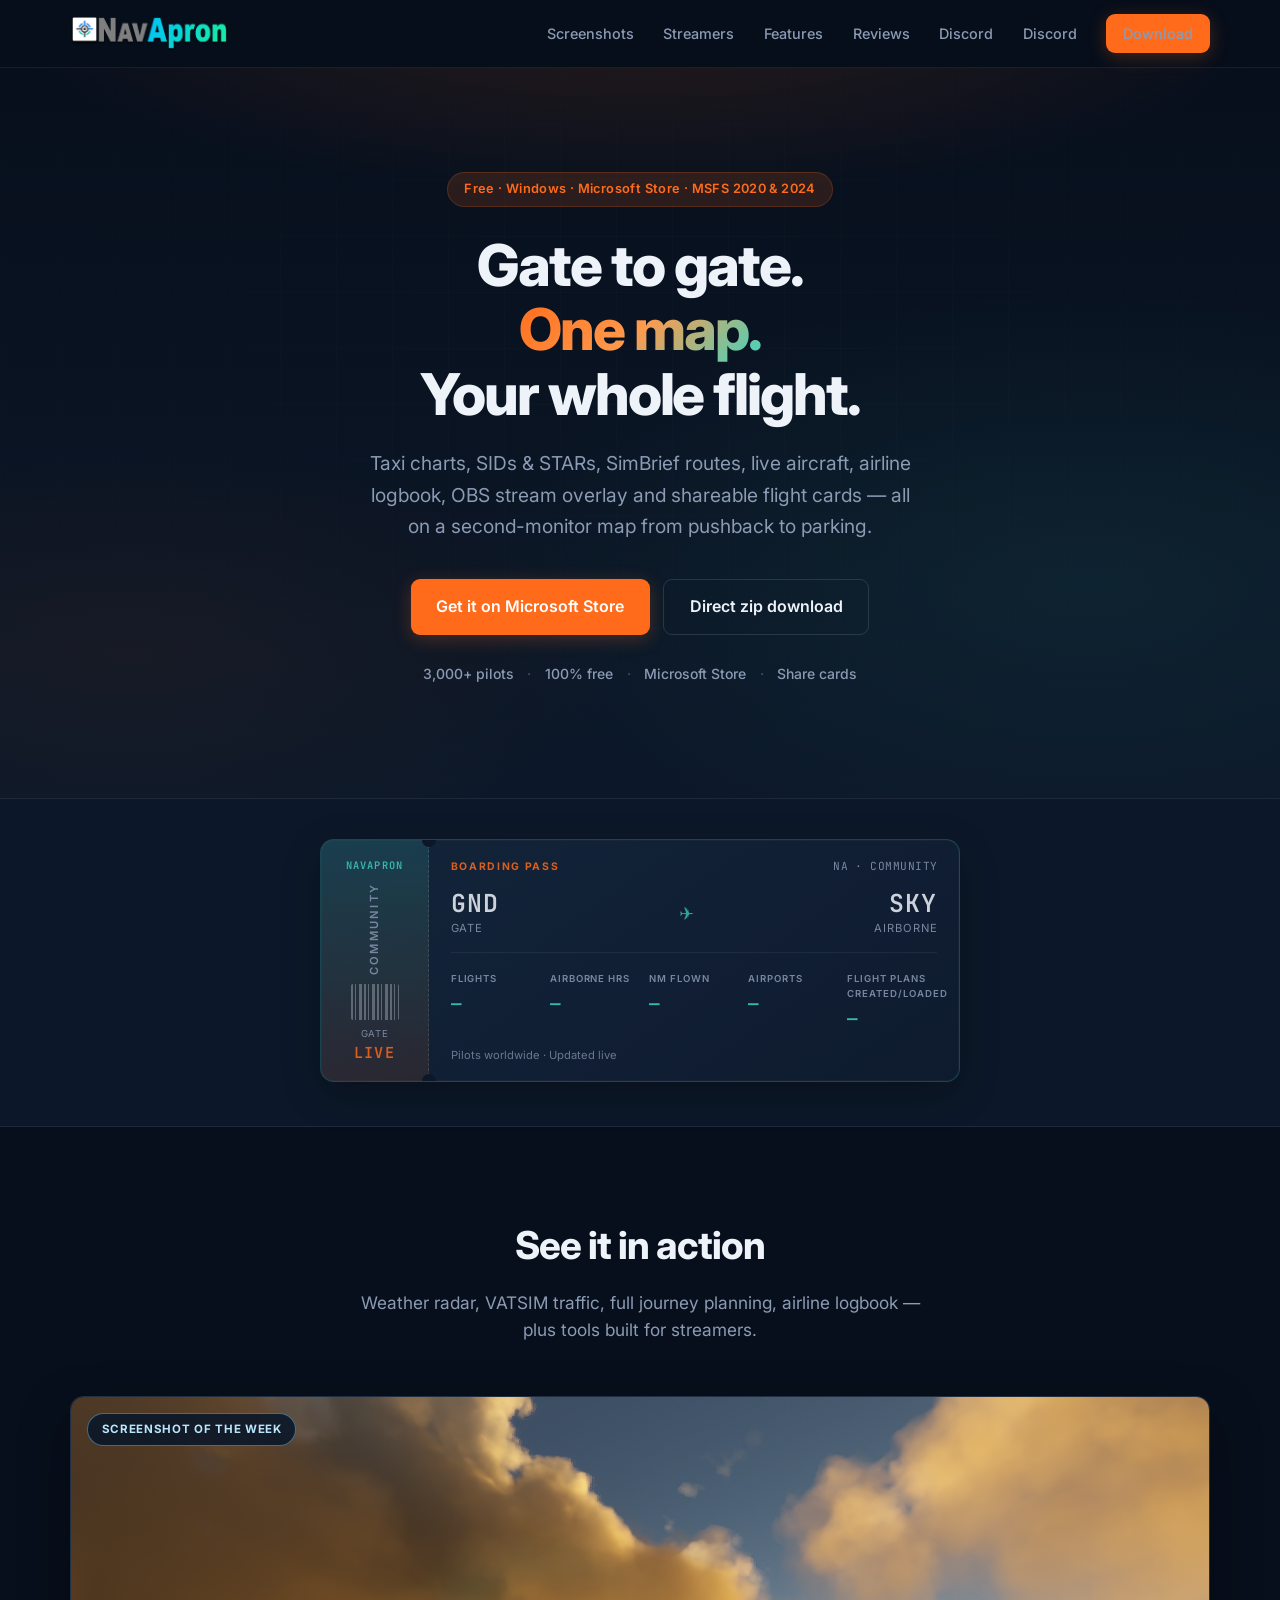
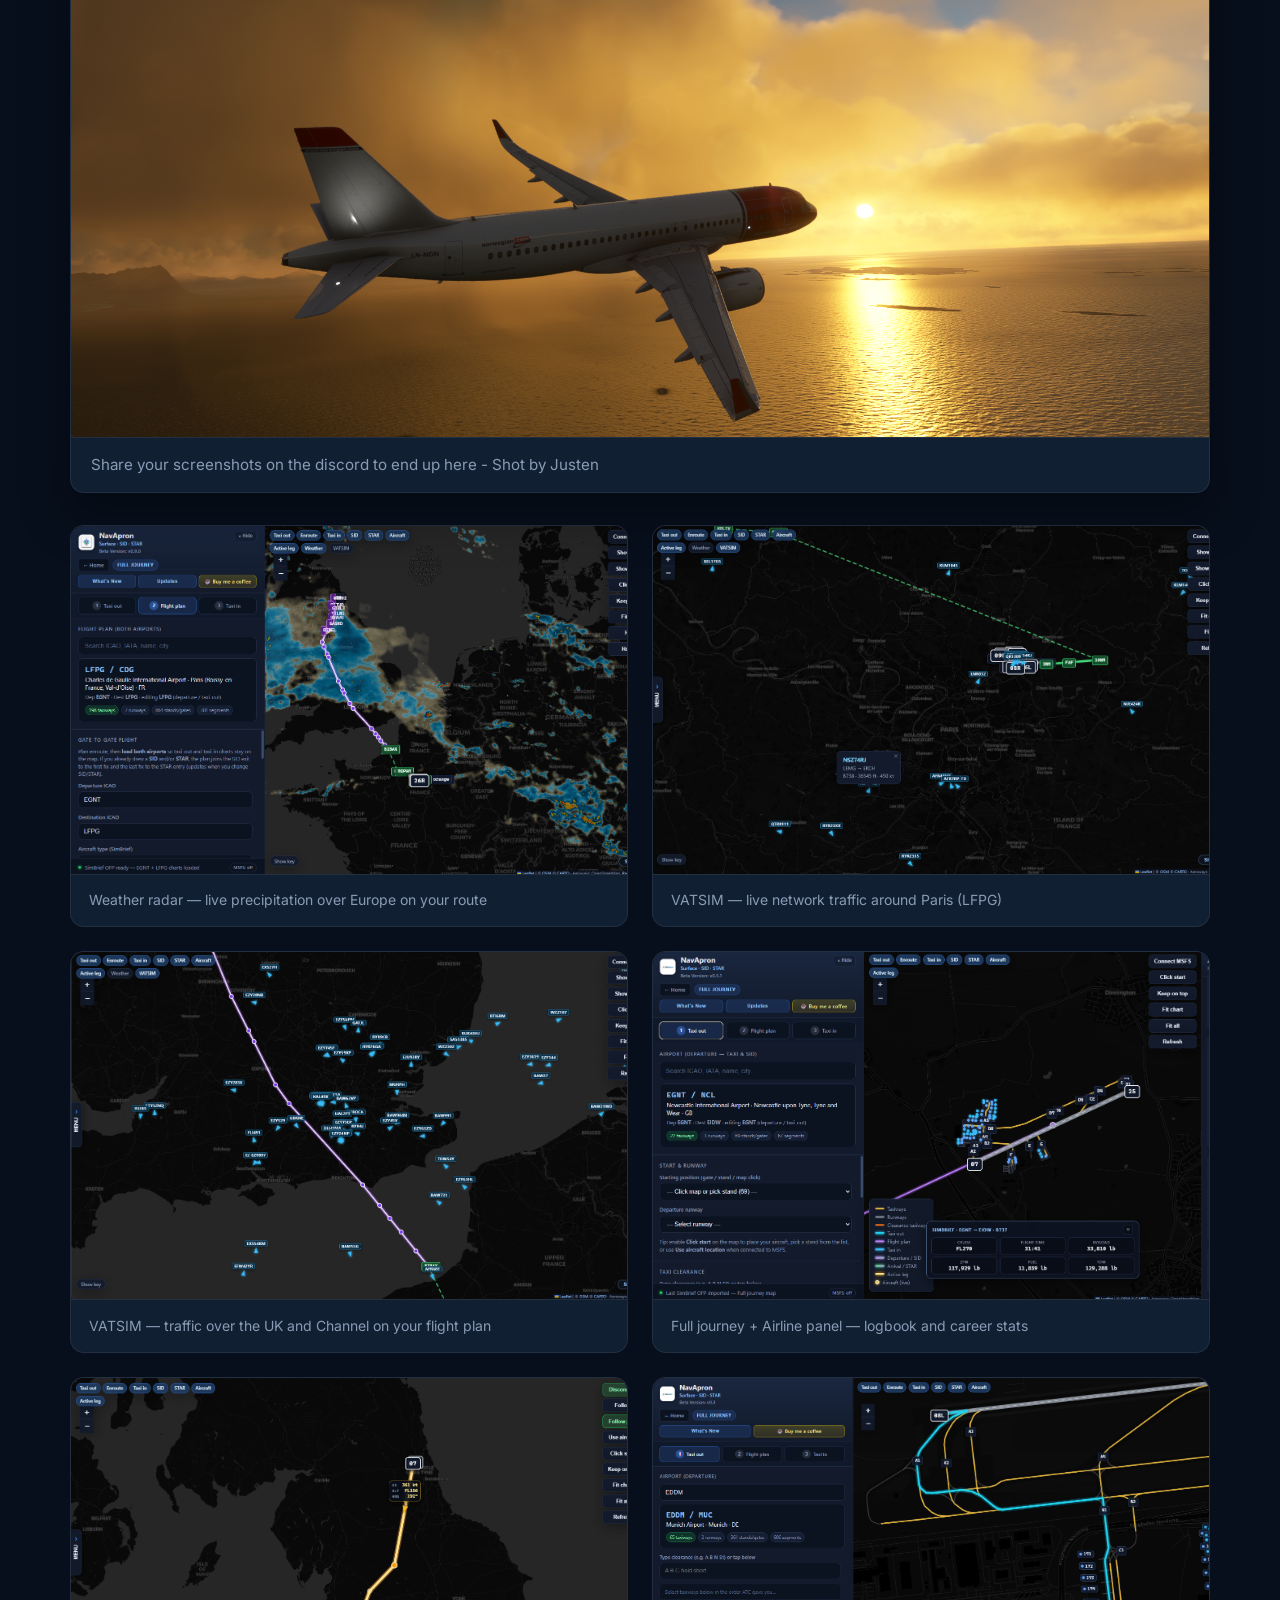
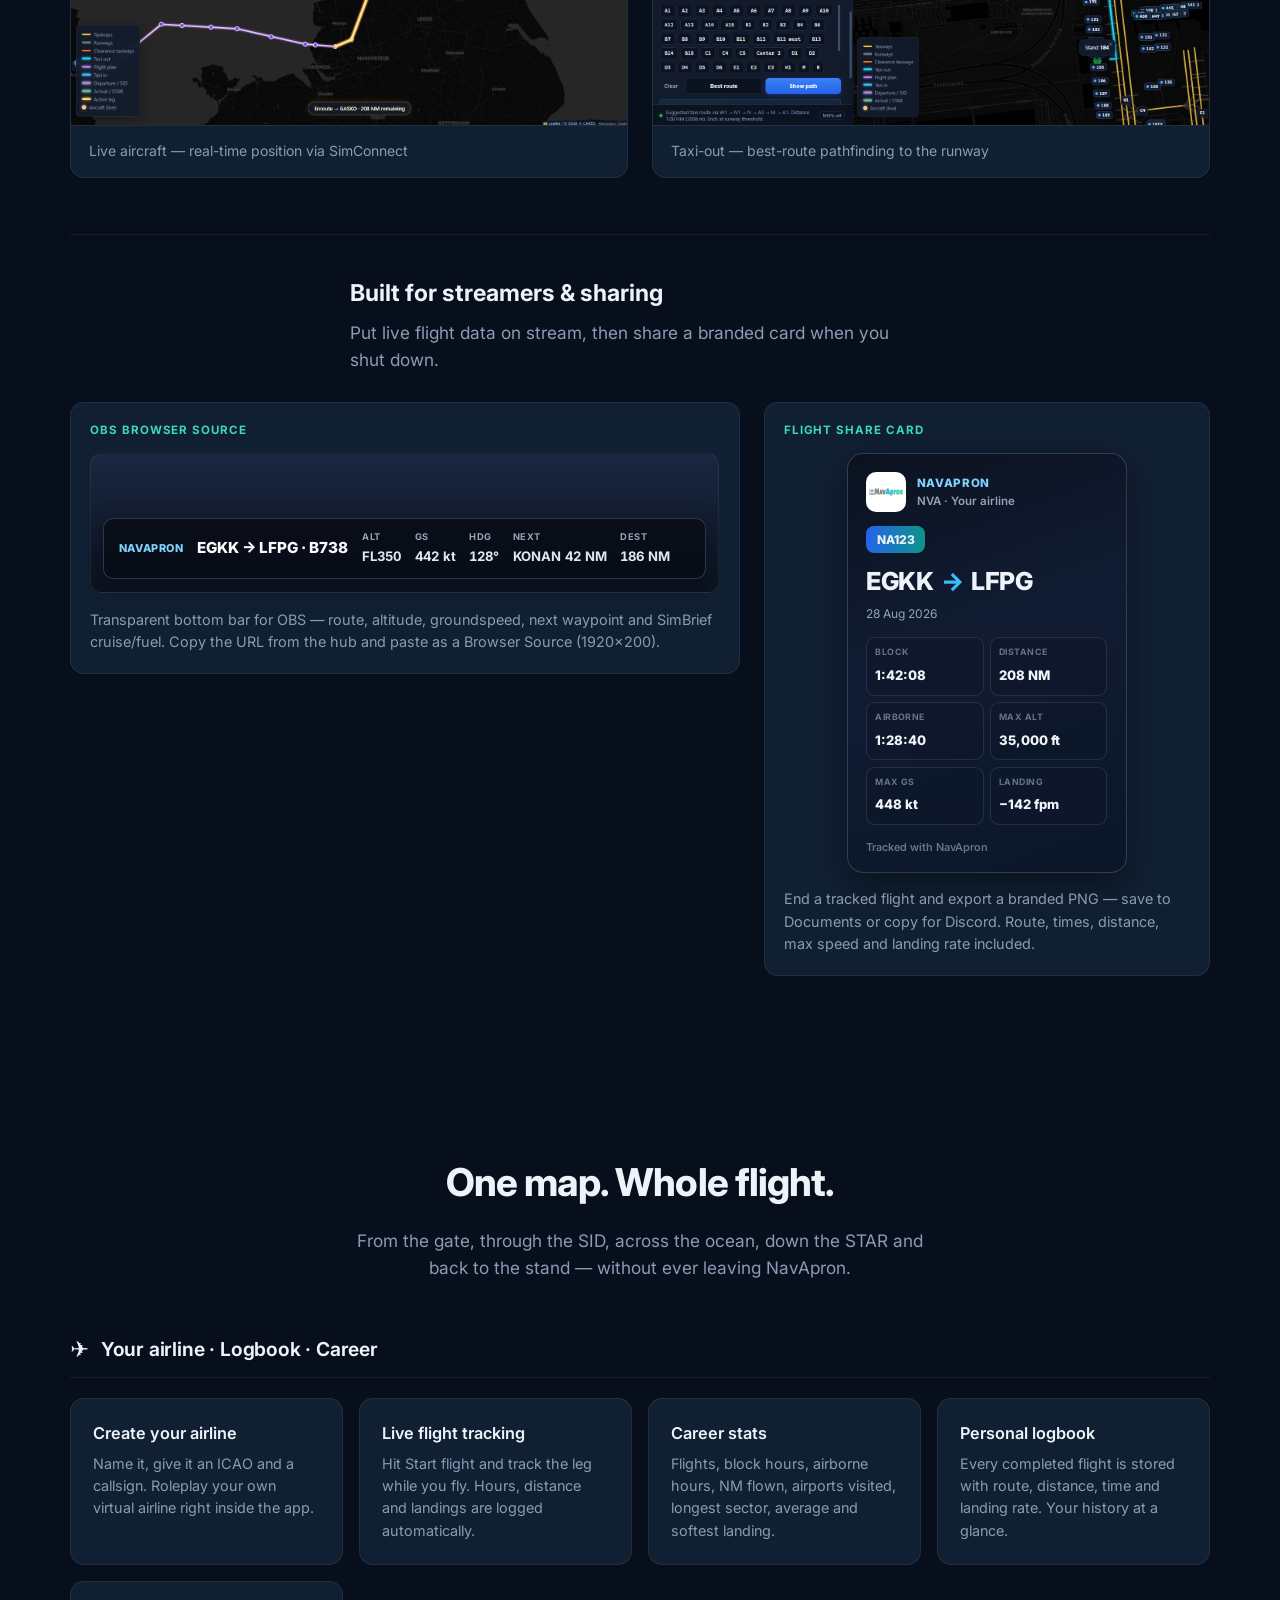
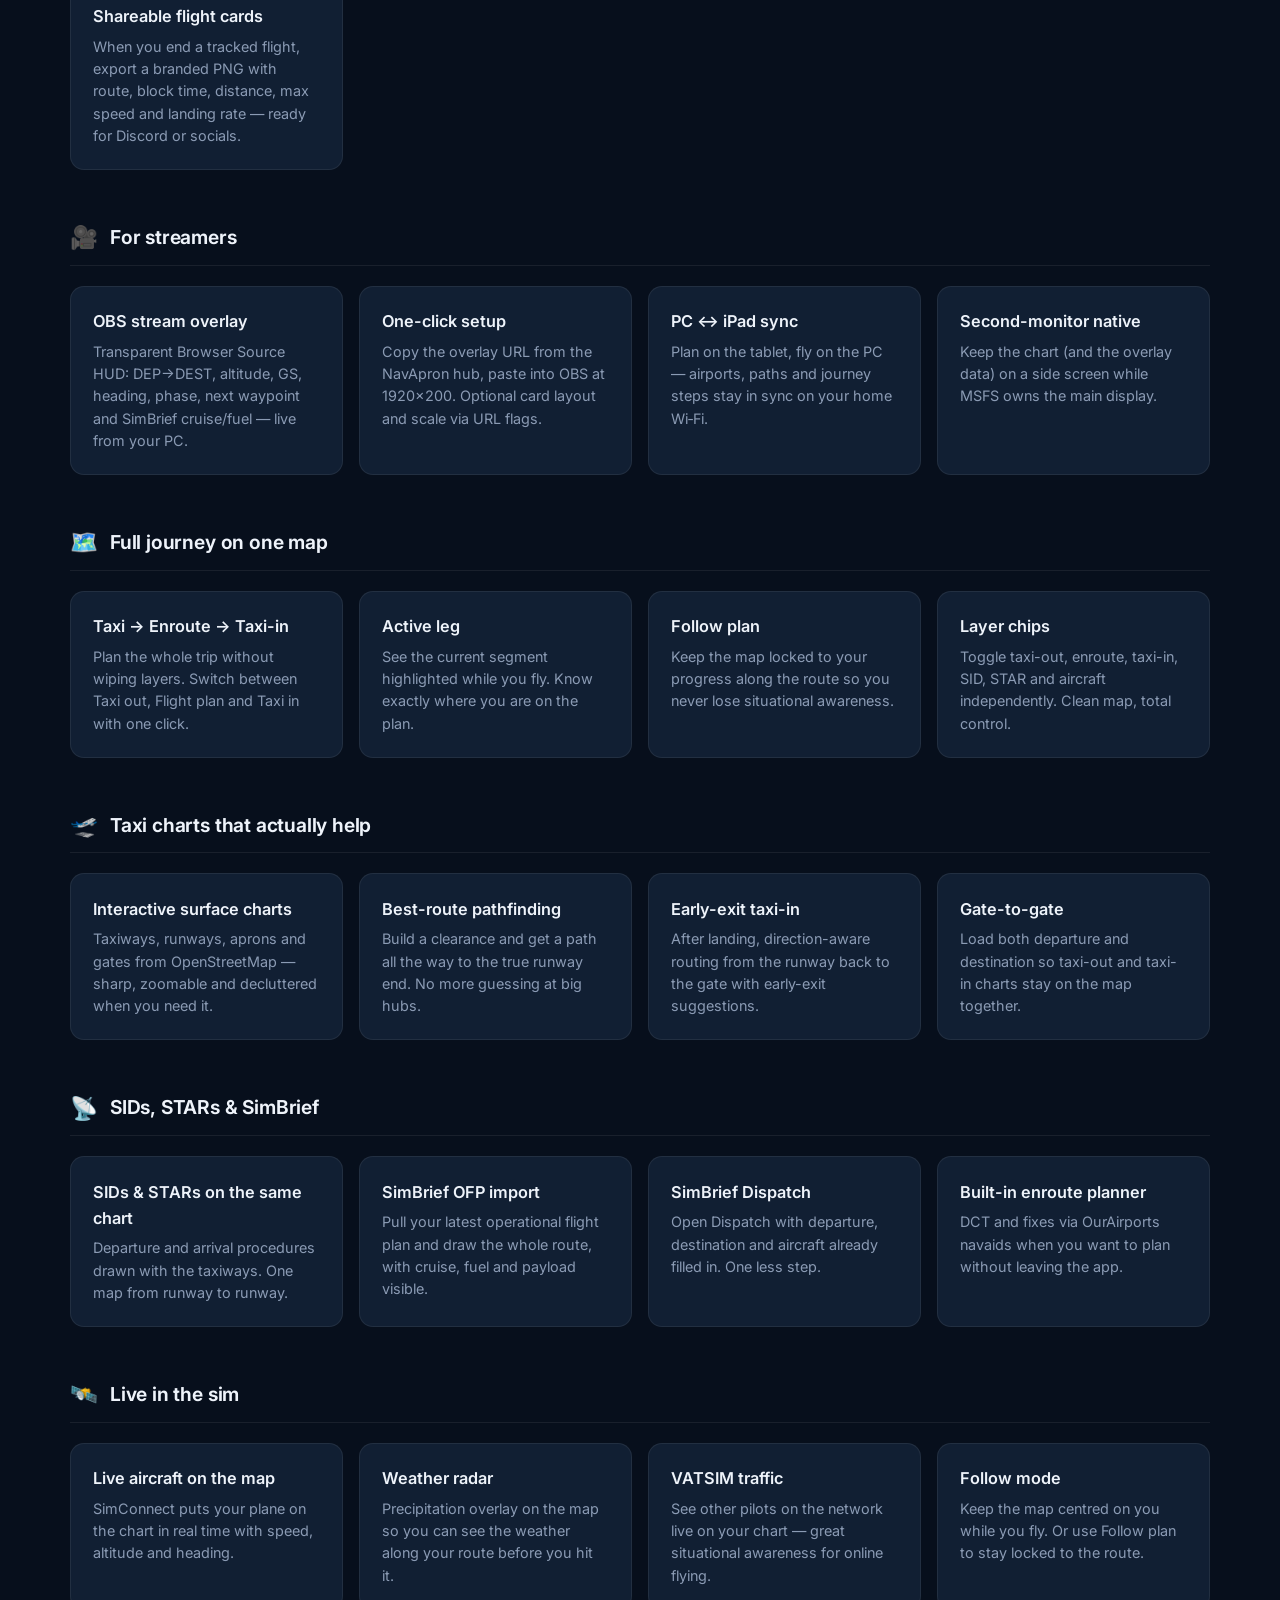
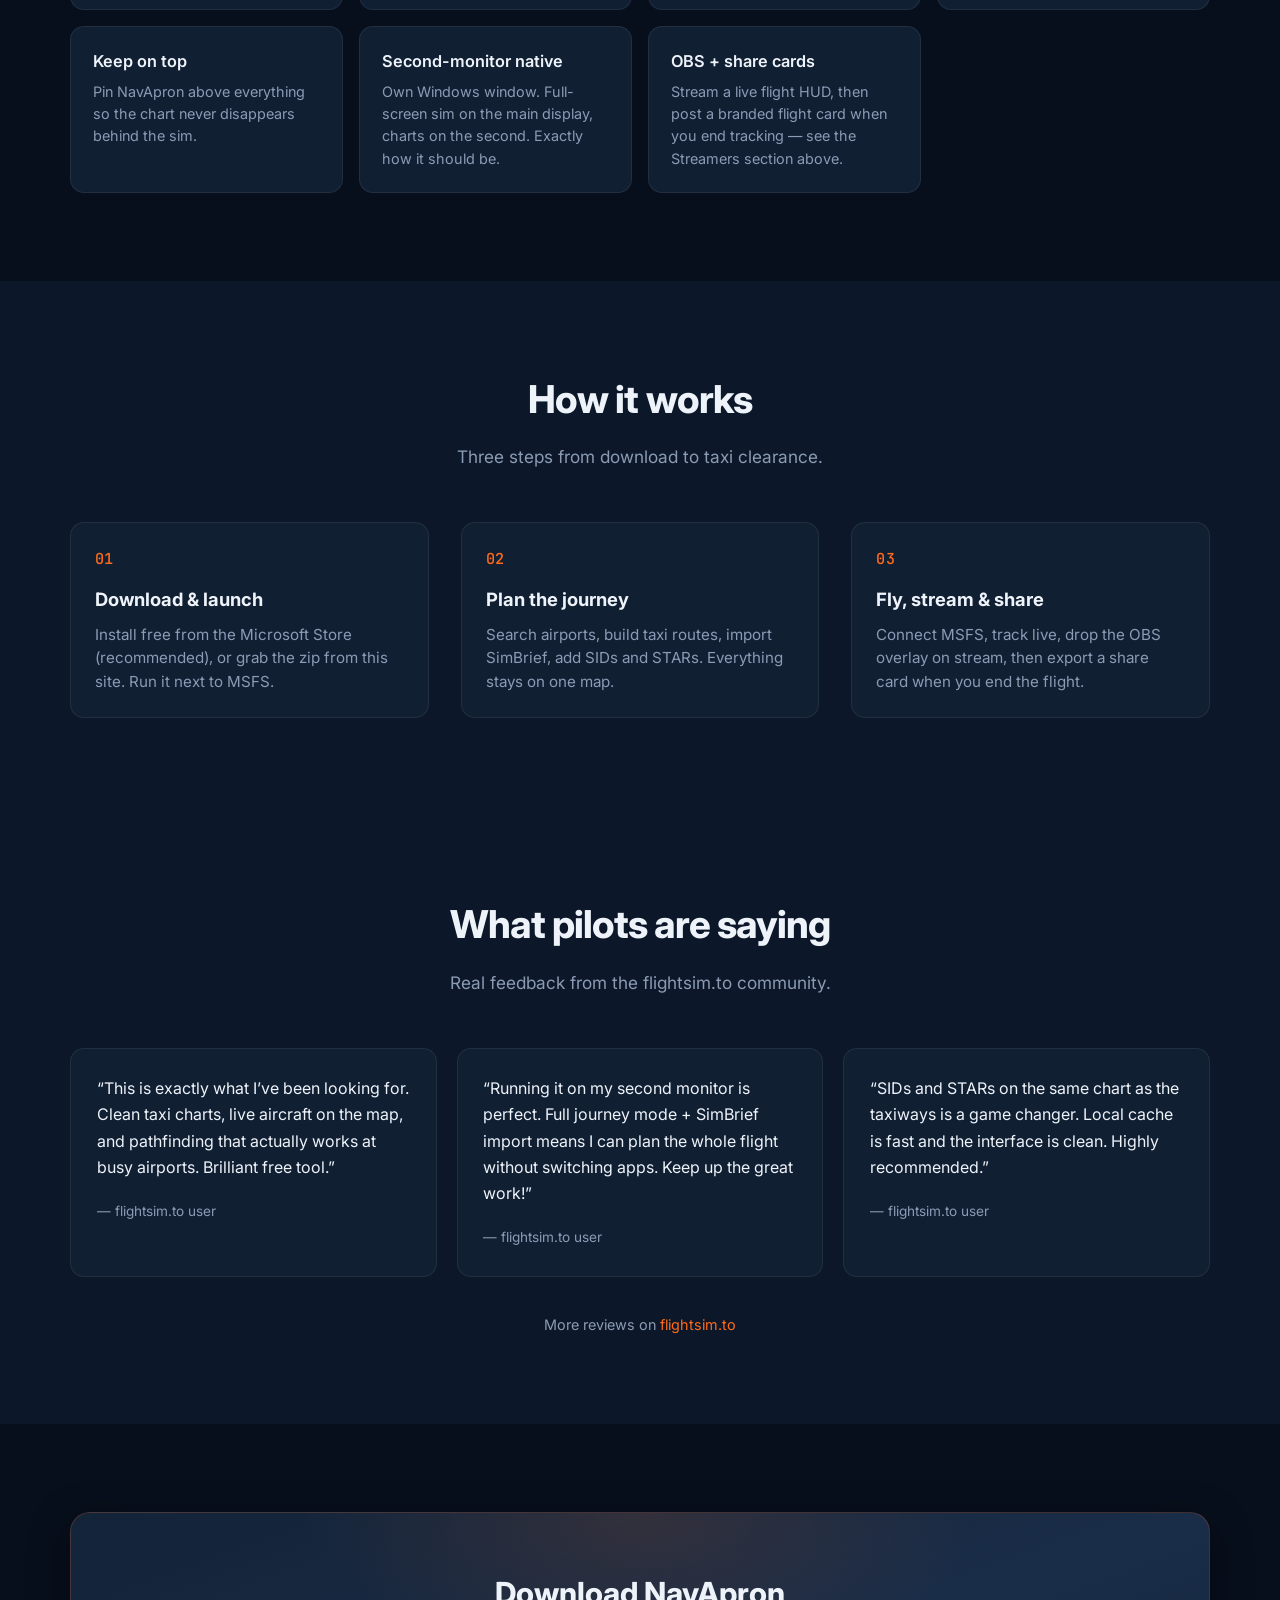
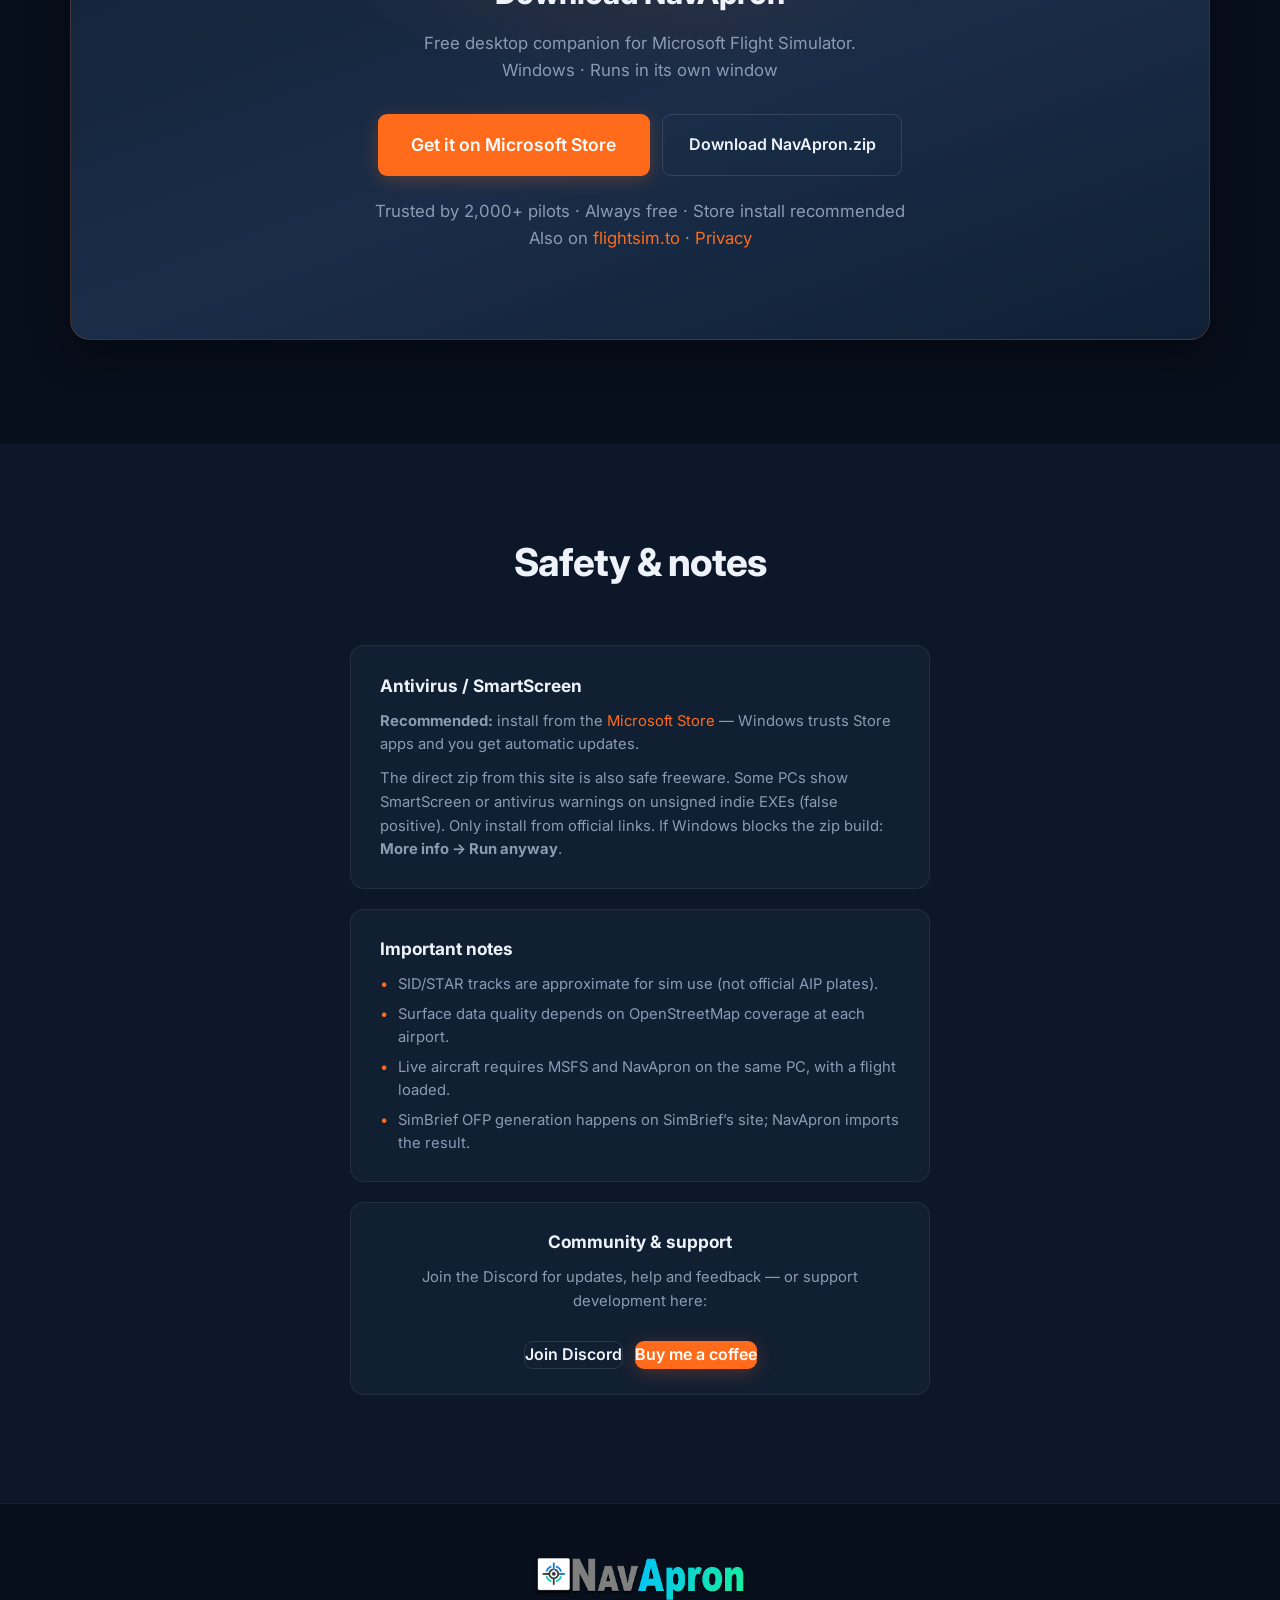
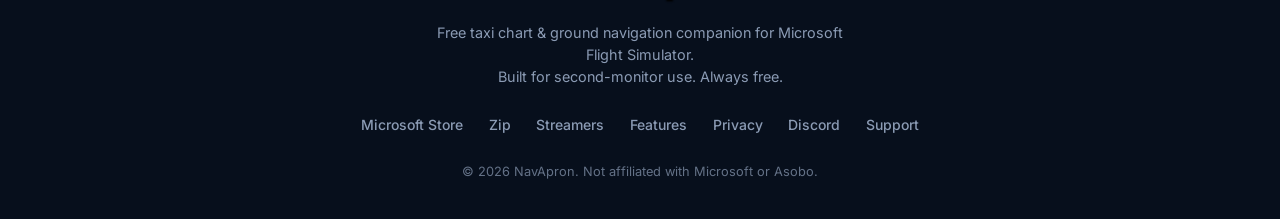
==== index.html @ 40c132a3 "Update index.html" ====
<!DOCTYPE html>
<html lang="en">
<head>
  <meta charset="UTF-8">
  <meta name="viewport" content="width=device-width, initial-scale=1.0">
  <title>NavApron — Free Taxi Charts & Ground Navigation for MSFS</title>
  <meta name="description" content="NavApron is a free desktop companion for Microsoft Flight Simulator. Gate-to-gate taxi charts, SimBrief import, SIDs/STARs, live aircraft, airline logbook, OBS stream overlay and shareable flight cards — all on one second-monitor map.">
  <meta name="theme-color" content="#0a1628">
  <link rel="icon" type="image/png" href="logo.png">
  <link rel="apple-touch-icon" href="logo.png">
  <link rel="preconnect" href="https://fonts.googleapis.com">
  <link rel="preconnect" href="https://fonts.gstatic.com" crossorigin>
  <link href="https://fonts.googleapis.com/css2?family=Inter:wght@400;500;600;700;800&family=JetBrains+Mono:wght@500&display=swap" rel="stylesheet">
  <link rel="stylesheet" href="styles.css">
</head>
<body>
  <!-- Navigation -->
  <header class="site-header">
    <div class="container header-inner">
      <a href="#home" class="logo">
        <img src="logo.png" alt="NavApron" class="logo-img">
      </a>
      <nav class="nav" id="mainNav">
        <a href="#screenshots">Screenshots</a>
        <a href="#streamers">Streamers</a>
        <a href="#features">Features</a>
        <a href="#testimonials">Reviews</a>
        <a href="https://discord.gg/t93sg3P4H" target="_blank" rel="noopener">Discord</a>
        <a href="https://discord.gg/t93sg3P4H" target="_blank" rel="noopener">Discord</a>
        <a href="#download" class="btn btn-sm btn-primary">Download</a>
      </nav>
      <button class="menu-toggle" aria-label="Menu" id="menuToggle">
        <span></span><span></span><span></span>
      </button>
    </div>
  </header>

  <main>
    <!-- Hero -->
    <section id="home" class="hero">
      <div class="hero-bg"></div>
      <div class="container hero-content">
        <div class="hero-badge">Free · Windows · Microsoft Store · MSFS 2020 &amp; 2024</div>
        <h1>Gate to gate.<br><span class="hero-accent">One map.</span><br>Your whole flight.</h1>
        <p class="hero-lead">
          Taxi charts, SIDs &amp; STARs, SimBrief routes, live aircraft, airline logbook,
          OBS stream overlay and shareable flight cards — all on a second-monitor map
          from pushback to parking.
        </p>
        <div class="hero-actions">
          <a
            href="https://apps.microsoft.com/detail/9PMMJX04ZQQD"
            class="btn btn-primary btn-lg"
            target="_blank"
            rel="noopener"
          >
            Get it on Microsoft Store
          </a>
          <a href="https://navapron.com/NavApron.zip" class="btn btn-ghost btn-lg" download>
            Direct zip download
          </a>
        </div>
        <div class="hero-stats">
          <span>3,000+ pilots</span>
          <span class="dot">·</span>
          <span>100% free</span>
          <span class="dot">·</span>
          <span>Microsoft Store</span>
          <span class="dot">·</span>
          <span>Share cards</span>
        </div>
      </div>
    </section>

    <!-- Community stats — boarding pass -->
    <section class="community-stats" id="community">
      <div class="container">
        <div class="boarding-pass" id="navapron-boarding-pass" aria-live="polite">
          <div class="bp-stub">
            <div class="bp-stub-airline">NAVAPRON</div>
            <div class="bp-stub-label">COMMUNITY</div>
            <div class="bp-stub-barcode" aria-hidden="true"></div>
            <div class="bp-stub-seat">GATE<br><span>LIVE</span></div>
          </div>
          <div class="bp-perforation" aria-hidden="true"></div>
          <div class="bp-main">
            <div class="bp-header">
              <span class="bp-boarding">BOARDING PASS</span>
              <span class="bp-flight-no">NA · COMMUNITY</span>
            </div>
            <div class="bp-route">
              <div class="bp-city">
                <span class="bp-code">GND</span>
                <span class="bp-name">Gate</span>
              </div>
              <div class="bp-plane" aria-hidden="true">✈</div>
              <div class="bp-city bp-city-right">
                <span class="bp-code">SKY</span>
                <span class="bp-name">Airborne</span>
              </div>
            </div>
            <div class="bp-fields">
              <div class="bp-field">
                <span class="bp-field-label">Flights</span>
                <span class="bp-field-value" id="bp-flights">—</span>
              </div>
              <div class="bp-field">
                <span class="bp-field-label">Airborne hrs</span>
                <span class="bp-field-value" id="bp-hours">—</span>
              </div>
              <div class="bp-field">
                <span class="bp-field-label">NM flown</span>
                <span class="bp-field-value" id="bp-nm">—</span>
              </div>
              <div class="bp-field">
                <span class="bp-field-label">Airports</span>
                <span class="bp-field-value" id="bp-airports">—</span>
              </div>
              <div class="bp-field">
                <span class="bp-field-label">Flight Plans Created/Loaded</span>
                <span class="bp-field-value" id="bp-plans">—</span>
              </div>
            </div>
            <div class="bp-footer">
              <span>Pilots worldwide · Updated live</span>
              <span class="bp-status" id="bp-status">Loading…</span>
            </div>
          </div>
        </div>
      </div>
    </section>
    <script>
      (function () {
        function fillStats(s) {
          var hrs = Math.round(Number(s.airborne_hours) || 0).toLocaleString();
          var flights = Number(s.flights_completed || 0).toLocaleString();
          var nm = s.nm_flown != null ? Math.round(Number(s.nm_flown) || 0).toLocaleString() : "—";
          var apts = s.airports_seen != null ? Number(s.airports_seen).toLocaleString() : "—";
          var plans = s.flight_plans != null ? Number(s.flight_plans || 0).toLocaleString() : "—";
          var elF = document.getElementById("bp-flights");
          var elH = document.getElementById("bp-hours");
          var elN = document.getElementById("bp-nm");
          var elA = document.getElementById("bp-airports");
          var elP = document.getElementById("bp-plans");
          var elS = document.getElementById("bp-status");
          if (elF) elF.textContent = flights;
          if (elH) elH.textContent = hrs;
          if (elN) elN.textContent = nm;
          if (elA) elA.textContent = apts;
          if (elP) elP.textContent = plans;
          if (elS) elS.textContent = "LIVE";
          var pass = document.getElementById("navapron-boarding-pass");
          if (pass) pass.classList.add("bp-loaded");
        }
        function fail() {
          var elS = document.getElementById("bp-status");
          if (elS) elS.textContent = "";
        }
        fetch("https://navapron.com/api/stats.json")
          .then(function (r) { return r.json(); })
          .then(fillStats)
          .catch(function () {
            fetch("https://navapron-stats.rob321launch.workers.dev/api/stats.json")
              .then(function (r) { return r.json(); })
              .then(fillStats)
              .catch(fail);
          });
      })();
    </script>

    <!-- Screenshots -->
    <section id="screenshots" class="section">
      <div class="container">
        <div class="section-header">
          <h2>See it in action</h2>
          <p>Weather radar, VATSIM traffic, full journey planning, airline logbook — plus tools built for streamers.</p>
        </div>

        <!--
          Screenshot of the week — swap the image file only:
            Replace:  screenshot-of-the-week.png  (same filename)
            Optional: edit the figcaption text below
            Cache:    bump ?v=1 → ?v=2 on the <img> src after you upload
        -->
        <figure class="screenshot-week" id="screenshot-of-the-week">
          <div class="screenshot-week-badge">Screenshot of the week</div>
          <img
            src="screenshot-of-the-week.png?v=2"
            alt="NavApron screenshot of the week"
            width="1600"
            height="1000"
          >
          <figcaption>
            Share your screenshots on the discord to end up here - Shot by Justen
          </figcaption>
        </figure>

        <div class="screenshots-grid">
          <figure class="screenshot-card">
            <img src="screenshot-weather.png" alt="NavApron weather radar overlay on flight plan EGNT to LFPG" loading="lazy">
            <figcaption>Weather radar — live precipitation over Europe on your route</figcaption>
          </figure>
          <figure class="screenshot-card">
            <img src="screenshot-vatsim-paris.png" alt="NavApron VATSIM traffic around Paris CDG" loading="lazy">
            <figcaption>VATSIM — live network traffic around Paris (LFPG)</figcaption>
          </figure>
          <figure class="screenshot-card">
            <img src="screenshot-vatsim-uk.png" alt="NavApron VATSIM traffic over southern UK and English Channel" loading="lazy">
            <figcaption>VATSIM — traffic over the UK and Channel on your flight plan</figcaption>
          </figure>
          <figure class="screenshot-card">
            <img src="screenshot-airline.png" alt="NavApron full journey with airline panel and career stats at EGNT" loading="lazy">
            <figcaption>Full journey + Airline panel — logbook and career stats</figcaption>
          </figure>
          <figure class="screenshot-card">
            <img src="screenshot-live.png" alt="NavApron live aircraft tracking enroute" loading="lazy">
            <figcaption>Live aircraft — real-time position via SimConnect</figcaption>
          </figure>
          <figure class="screenshot-card">
            <img src="screenshot-taxiout.png" alt="NavApron taxi-out at Munich EDDM with clearance path" loading="lazy">
            <figcaption>Taxi-out — best-route pathfinding to the runway</figcaption>
          </figure>
        </div>

        <!-- Streamer / share showcase (CSS mockups — no sim screenshot required) -->
        <div class="streamer-showcase" id="streamers">
          <div class="section-header section-header-left">
            <h3>Built for streamers &amp; sharing</h3>
            <p>Put live flight data on stream, then share a branded card when you shut down.</p>
          </div>
          <div class="streamer-showcase-grid">
            <div class="streamer-panel">
              <div class="streamer-panel-label">OBS Browser Source</div>
              <div class="obs-mock" aria-hidden="true">
                <div class="obs-mock-bar">
                  <span class="obs-mock-brand">NavApron</span>
                  <span class="obs-mock-route">EGKK → LFPG · B738</span>
                  <span class="obs-mock-cell"><em>ALT</em> FL350</span>
                  <span class="obs-mock-cell"><em>GS</em> 442 kt</span>
                  <span class="obs-mock-cell"><em>HDG</em> 128°</span>
                  <span class="obs-mock-cell"><em>NEXT</em> KONAN 42 NM</span>
                  <span class="obs-mock-cell"><em>DEST</em> 186 NM</span>
                </div>
              </div>
              <p class="streamer-panel-cap">
                Transparent bottom bar for OBS — route, altitude, groundspeed, next waypoint and SimBrief cruise/fuel. Copy the URL from the hub and paste as a Browser Source (1920×200).
              </p>
            </div>
            <div class="streamer-panel">
              <div class="streamer-panel-label">Flight share card</div>
              <div class="share-mock" aria-hidden="true">
                <div class="share-mock-card">
                  <div class="share-mock-top">
                    <img src="logo.png" alt="" class="share-mock-logo">
                    <div>
                      <div class="share-mock-brand">NAVAPRON</div>
                      <div class="share-mock-airline">NVA · Your airline</div>
                    </div>
                  </div>
                  <div class="share-mock-fn">NA123</div>
                  <div class="share-mock-route">EGKK <span>→</span> LFPG</div>
                  <div class="share-mock-date">28 Aug 2026</div>
                  <div class="share-mock-stats">
                    <div><em>Block</em><strong>1:42:08</strong></div>
                    <div><em>Distance</em><strong>208 NM</strong></div>
                    <div><em>Airborne</em><strong>1:28:40</strong></div>
                    <div><em>Max alt</em><strong>35,000 ft</strong></div>
                    <div><em>Max GS</em><strong>448 kt</strong></div>
                    <div><em>Landing</em><strong>−142 fpm</strong></div>
                  </div>
                  <div class="share-mock-foot">Tracked with NavApron</div>
                </div>
              </div>
              <p class="streamer-panel-cap">
                End a tracked flight and export a branded PNG — save to Documents or copy for Discord. Route, times, distance, max speed and landing rate included.
              </p>
            </div>
          </div>
        </div>
      </div>
    </section>

    <!-- Features -->
    <section id="features" class="section">
      <div class="container">
        <div class="section-header">
          <h2>One map. Whole flight.</h2>
          <p>From the gate, through the SID, across the ocean, down the STAR and back to the stand — without ever leaving NavApron.</p>
        </div>

        <!-- Airline & career -->
        <div class="feature-group">
          <div class="feature-group-header">
            <span class="feature-group-icon">✈️</span>
            <h3>Your airline · Logbook · Career</h3>
          </div>
          <div class="features-grid">
            <article class="feature-card">
              <h4>Create your airline</h4>
              <p>Name it, give it an ICAO and a callsign. Roleplay your own virtual airline right inside the app.</p>
            </article>
            <article class="feature-card">
              <h4>Live flight tracking</h4>
              <p>Hit Start flight and track the leg while you fly. Hours, distance and landings are logged automatically.</p>
            </article>
            <article class="feature-card">
              <h4>Career stats</h4>
              <p>Flights, block hours, airborne hours, NM flown, airports visited, longest sector, average and softest landing.</p>
            </article>
            <article class="feature-card">
              <h4>Personal logbook</h4>
              <p>Every completed flight is stored with route, distance, time and landing rate. Your history at a glance.</p>
            </article>
            <article class="feature-card">
              <h4>Shareable flight cards</h4>
              <p>When you end a tracked flight, export a branded PNG with route, block time, distance, max speed and landing rate — ready for Discord or socials.</p>
            </article>
          </div>
        </div>

        <!-- Streamers -->
        <div class="feature-group">
          <div class="feature-group-header">
            <span class="feature-group-icon">🎥</span>
            <h3>For streamers</h3>
          </div>
          <div class="features-grid">
            <article class="feature-card">
              <h4>OBS stream overlay</h4>
              <p>Transparent Browser Source HUD: DEP→DEST, altitude, GS, heading, phase, next waypoint and SimBrief cruise/fuel — live from your PC.</p>
            </article>
            <article class="feature-card">
              <h4>One-click setup</h4>
              <p>Copy the overlay URL from the NavApron hub, paste into OBS at 1920×200. Optional card layout and scale via URL flags.</p>
            </article>
            <article class="feature-card">
              <h4>PC ↔ iPad sync</h4>
              <p>Plan on the tablet, fly on the PC — airports, paths and journey steps stay in sync on your home Wi‑Fi.</p>
            </article>
            <article class="feature-card">
              <h4>Second-monitor native</h4>
              <p>Keep the chart (and the overlay data) on a side screen while MSFS owns the main display.</p>
            </article>
          </div>
        </div>

        <!-- Full journey -->
        <div class="feature-group">
          <div class="feature-group-header">
            <span class="feature-group-icon">🗺️</span>
            <h3>Full journey on one map</h3>
          </div>
          <div class="features-grid">
            <article class="feature-card">
              <h4>Taxi → Enroute → Taxi-in</h4>
              <p>Plan the whole trip without wiping layers. Switch between Taxi out, Flight plan and Taxi in with one click.</p>
            </article>
            <article class="feature-card">
              <h4>Active leg</h4>
              <p>See the current segment highlighted while you fly. Know exactly where you are on the plan.</p>
            </article>
            <article class="feature-card">
              <h4>Follow plan</h4>
              <p>Keep the map locked to your progress along the route so you never lose situational awareness.</p>
            </article>
            <article class="feature-card">
              <h4>Layer chips</h4>
              <p>Toggle taxi-out, enroute, taxi-in, SID, STAR and aircraft independently. Clean map, total control.</p>
            </article>
          </div>
        </div>

        <!-- Surface -->
        <div class="feature-group">
          <div class="feature-group-header">
            <span class="feature-group-icon">🛫</span>
            <h3>Taxi charts that actually help</h3>
          </div>
          <div class="features-grid">
            <article class="feature-card">
              <h4>Interactive surface charts</h4>
              <p>Taxiways, runways, aprons and gates from OpenStreetMap — sharp, zoomable and decluttered when you need it.</p>
            </article>
            <article class="feature-card">
              <h4>Best-route pathfinding</h4>
              <p>Build a clearance and get a path all the way to the true runway end. No more guessing at big hubs.</p>
            </article>
            <article class="feature-card">
              <h4>Early-exit taxi-in</h4>
              <p>After landing, direction-aware routing from the runway back to the gate with early-exit suggestions.</p>
            </article>
            <article class="feature-card">
              <h4>Gate-to-gate</h4>
              <p>Load both departure and destination so taxi-out and taxi-in charts stay on the map together.</p>
            </article>
          </div>
        </div>

        <!-- Procedures & SimBrief -->
        <div class="feature-group">
          <div class="feature-group-header">
            <span class="feature-group-icon">📡</span>
            <h3>SIDs, STARs &amp; SimBrief</h3>
          </div>
          <div class="features-grid">
            <article class="feature-card">
              <h4>SIDs &amp; STARs on the same chart</h4>
              <p>Departure and arrival procedures drawn with the taxiways. One map from runway to runway.</p>
            </article>
            <article class="feature-card">
              <h4>SimBrief OFP import</h4>
              <p>Pull your latest operational flight plan and draw the whole route, with cruise, fuel and payload visible.</p>
            </article>
            <article class="feature-card">
              <h4>SimBrief Dispatch</h4>
              <p>Open Dispatch with departure, destination and aircraft already filled in. One less step.</p>
            </article>
            <article class="feature-card">
              <h4>Built-in enroute planner</h4>
              <p>DCT and fixes via OurAirports navaids when you want to plan without leaving the app.</p>
            </article>
          </div>
        </div>

        <!-- Live sim -->
        <div class="feature-group">
          <div class="feature-group-header">
            <span class="feature-group-icon">🛰️</span>
            <h3>Live in the sim</h3>
          </div>
          <div class="features-grid">
            <article class="feature-card">
              <h4>Live aircraft on the map</h4>
              <p>SimConnect puts your plane on the chart in real time with speed, altitude and heading.</p>
            </article>
            <article class="feature-card">
              <h4>Weather radar</h4>
              <p>Precipitation overlay on the map so you can see the weather along your route before you hit it.</p>
            </article>
            <article class="feature-card">
              <h4>VATSIM traffic</h4>
              <p>See other pilots on the network live on your chart — great situational awareness for online flying.</p>
            </article>
            <article class="feature-card">
              <h4>Follow mode</h4>
              <p>Keep the map centred on you while you fly. Or use Follow plan to stay locked to the route.</p>
            </article>
            <article class="feature-card">
              <h4>Keep on top</h4>
              <p>Pin NavApron above everything so the chart never disappears behind the sim.</p>
            </article>
            <article class="feature-card">
              <h4>Second-monitor native</h4>
              <p>Own Windows window. Full-screen sim on the main display, charts on the second. Exactly how it should be.</p>
            </article>
            <article class="feature-card">
              <h4>OBS + share cards</h4>
              <p>Stream a live flight HUD, then post a branded flight card when you end tracking — see the Streamers section above.</p>
            </article>
          </div>
        </div>
      </div>
    </section>

    <!-- How it works -->
    <section id="how-it-works" class="section section-alt">
      <div class="container">
        <div class="section-header">
          <h2>How it works</h2>
          <p>Three steps from download to taxi clearance.</p>
        </div>

        <div class="steps">
          <div class="step">
            <div class="step-number">01</div>
            <h3>Download &amp; launch</h3>
            <p>Install free from the Microsoft Store (recommended), or grab the zip from this site. Run it next to MSFS.</p>
          </div>
          <div class="step">
            <div class="step-number">02</div>
            <h3>Plan the journey</h3>
            <p>Search airports, build taxi routes, import SimBrief, add SIDs and STARs. Everything stays on one map.</p>
          </div>
          <div class="step">
            <div class="step-number">03</div>
            <h3>Fly, stream &amp; share</h3>
            <p>Connect MSFS, track live, drop the OBS overlay on stream, then export a share card when you end the flight.</p>
          </div>
        </div>
      </div>
    </section>

    <!-- Testimonials -->
    <section id="testimonials" class="section section-alt">
      <div class="container">
        <div class="section-header">
          <h2>What pilots are saying</h2>
          <p>Real feedback from the flightsim.to community.</p>
        </div>

        <div class="testimonials-grid">
          <blockquote class="testimonial">
            <p>“This is exactly what I’ve been looking for. Clean taxi charts, live aircraft on the map, and pathfinding that actually works at busy airports. Brilliant free tool.”</p>
            <footer>
              <cite>— flightsim.to user</cite>
            </footer>
          </blockquote>

          <blockquote class="testimonial">
            <p>“Running it on my second monitor is perfect. Full journey mode + SimBrief import means I can plan the whole flight without switching apps. Keep up the great work!”</p>
            <footer>
              <cite>— flightsim.to user</cite>
            </footer>
          </blockquote>

          <blockquote class="testimonial">
            <p>“SIDs and STARs on the same chart as the taxiways is a game changer. Local cache is fast and the interface is clean. Highly recommended.”</p>
            <footer>
              <cite>— flightsim.to user</cite>
            </footer>
          </blockquote>
        </div>
        <p class="testimonial-note">More reviews on <a href="https://flightsim.to/addon/112971/navapron-1" target="_blank" rel="noopener">flightsim.to</a></p>
      </div>
    </section>

    <!-- Download -->
    <section id="download" class="section download-section">
      <div class="container">
        <div class="download-card">
          <div class="download-glow"></div>
          <h2>Download NavApron</h2>
          <p>Free desktop companion for Microsoft Flight Simulator.<br>Windows · Runs in its own window</p>
          <div class="download-actions">
            <a
              href="https://apps.microsoft.com/detail/9PMMJX04ZQQD"
              class="btn btn-primary btn-xl"
              target="_blank"
              rel="noopener"
            >
              Get it on Microsoft Store
            </a>
            <a href="https://navapron.com/NavApron.zip" class="btn btn-ghost btn-lg" download>
              Download NavApron.zip
            </a>
          </div>
          <p class="download-meta">
            Trusted by 2,000+ pilots · Always free · Store install recommended
            <br>
            Also on
            <a href="https://flightsim.to/addon/112971/navapron-1" target="_blank" rel="noopener">flightsim.to</a>
            ·
            <a href="privacy.html">Privacy</a>
          </p>
        </div>
      </div>
    </section>

    <!-- Safety & Notes -->
    <section id="safety" class="section section-alt">
      <div class="container narrow">
        <div class="section-header">
          <h2>Safety &amp; notes</h2>
        </div>

        <div class="notes-block">
          <h3>Antivirus / SmartScreen</h3>
          <p><strong>Recommended:</strong> install from the
            <a href="https://apps.microsoft.com/detail/9PMMJX04ZQQD" target="_blank" rel="noopener">Microsoft Store</a>
            — Windows trusts Store apps and you get automatic updates.</p>
          <p>The direct zip from this site is also safe freeware. Some PCs show SmartScreen or antivirus warnings on unsigned indie EXEs (false positive). Only install from official links. If Windows blocks the zip build: <strong>More info → Run anyway</strong>.</p>
        </div>

        <div class="notes-block">
          <h3>Important notes</h3>
          <ul>
            <li>SID/STAR tracks are approximate for sim use (not official AIP plates).</li>
            <li>Surface data quality depends on OpenStreetMap coverage at each airport.</li>
            <li>Live aircraft requires MSFS and NavApron on the same PC, with a flight loaded.</li>
            <li>SimBrief OFP generation happens on SimBrief’s site; NavApron imports the result.</li>
          </ul>
        </div>

        <div class="notes-block support-block">
          <h3>Community &amp; support</h3>
          <p>Join the Discord for updates, help and feedback — or support development here:</p>
          <div style="display:flex;flex-wrap:wrap;gap:0.75rem;justify-content:center;margin-top:0.85rem;">
            <a href="https://discord.gg/t93sg3P4H" class="btn btn-ghost" target="_blank" rel="noopener">Join Discord</a>
            <a href="https://buymeacoffee.com/robair" class="btn btn-primary" target="_blank" rel="noopener">Buy me a coffee</a>
          </div>
        </div>
      </div>
    </section>
  </main>

  <!-- Footer -->
  <footer class="site-footer">
    <div class="container footer-inner">
      <div class="footer-brand">
        <img src="logo.png" alt="NavApron" class="footer-logo-img">
      </div>
      <p class="footer-text">
        Free taxi chart &amp; ground navigation companion for Microsoft Flight Simulator.<br>
        Built for second-monitor use. Always free.
      </p>
      <div class="footer-links">
        <a href="https://apps.microsoft.com/detail/9PMMJX04ZQQD" target="_blank" rel="noopener">Microsoft Store</a>
        <a href="https://navapron.com/NavApron.zip" download>Zip</a>
        <a href="#streamers">Streamers</a>
        <a href="#features">Features</a>
        <a href="privacy.html">Privacy</a>
        <a href="https://discord.gg/t93sg3P4H" target="_blank" rel="noopener">Discord</a>
        <a href="https://buymeacoffee.com/robair" target="_blank" rel="noopener">Support</a>
      </div>
      <p class="footer-copy">© 2026 NavApron. Not affiliated with Microsoft or Asobo.</p>
    </div>
  </footer>

  <script src="script.js"></script>
</body>
</html>
---- styles.css ----
/* ===== Base & Variables ===== */
:root {
  --bg: #070f1c;
  --bg-alt: #0c1829;
  --bg-card: #111f33;
  --bg-card-hover: #15263d;
  --border: rgba(255, 255, 255, 0.07);
  --border-hover: rgba(255, 107, 26, 0.4);
  --text: #eef3fa;
  --text-muted: #8b9bb4;
  --accent: #ff6b1a;
  --accent-hover: #ff8533;
  --accent-soft: rgba(255, 107, 26, 0.14);
  --cyan: #3dd6c3;
  --cyan-soft: rgba(61, 214, 195, 0.12);
  --radius: 14px;
  --radius-sm: 9px;
  --shadow: 0 12px 40px rgba(0, 0, 0, 0.4);
  --font: "Inter", system-ui, -apple-system, sans-serif;
  --mono: "JetBrains Mono", ui-monospace, monospace;
  --max: 1140px;
  --header-h: 68px;
}

*,
*::before,
*::after {
  box-sizing: border-box;
  margin: 0;
  padding: 0;
}

html {
  scroll-behavior: smooth;
  scroll-padding-top: var(--header-h);
}

body {
  font-family: var(--font);
  background: var(--bg);
  color: var(--text);
  line-height: 1.6;
  -webkit-font-smoothing: antialiased;
}

img {
  max-width: 100%;
  display: block;
}

a {
  color: var(--accent);
  text-decoration: none;
  transition: color 0.15s ease;
}

a:hover {
  color: var(--accent-hover);
}

ul {
  list-style: none;
}

.container {
  width: min(100% - 2rem, var(--max));
  margin-inline: auto;
}

.container.narrow {
  width: min(100% - 2rem, 580px);
}

/* ===== Header ===== */
.site-header {
  position: sticky;
  top: 0;
  z-index: 100;
  height: var(--header-h);
  background: rgba(7, 15, 28, 0.82);
  backdrop-filter: blur(16px);
  -webkit-backdrop-filter: blur(16px);
  border-bottom: 1px solid var(--border);
}

.header-inner {
  display: flex;
  align-items: center;
  justify-content: space-between;
  height: 100%;
}

.logo {
  display: flex;
  align-items: center;
  text-decoration: none;
}

.logo:hover {
  opacity: 0.9;
}

.logo-img {
  height: 36px;
  width: auto;
  display: block;
  max-width: 200px;
  object-fit: contain;
}

.nav {
  display: flex;
  align-items: center;
  gap: 1.85rem;
}

.nav a {
  color: var(--text-muted);
  font-size: 0.9rem;
  font-weight: 500;
  transition: color 0.15s ease;
}

.nav a:hover {
  color: var(--text);
}

.menu-toggle {
  display: none;
  flex-direction: column;
  gap: 5px;
  background: none;
  border: none;
  cursor: pointer;
  padding: 4px;
}

.menu-toggle span {
  display: block;
  width: 22px;
  height: 2px;
  background: var(--text);
  border-radius: 1px;
  transition: transform 0.2s ease, opacity 0.2s ease;
}

/* ===== Buttons ===== */
.btn {
  display: inline-flex;
  align-items: center;
  justify-content: center;
  gap: 0.5rem;
  font-family: inherit;
  font-weight: 600;
  border-radius: var(--radius-sm);
  border: none;
  cursor: pointer;
  transition: background 0.15s ease, transform 0.1s ease, box-shadow 0.2s ease;
  text-decoration: none;
}

.btn:active {
  transform: scale(0.98);
}

.btn-sm {
  padding: 0.48rem 1.05rem;
  font-size: 0.85rem;
}

.btn-lg {
  padding: 0.9rem 1.6rem;
  font-size: 1rem;
}

.btn-xl {
  padding: 1.05rem 2.1rem;
  font-size: 1.1rem;
}

.btn-primary {
  background: var(--accent);
  color: #fff;
  box-shadow: 0 4px 18px rgba(255, 107, 26, 0.25);
}

.btn-primary:hover {
  background: var(--accent-hover);
  color: #fff;
  box-shadow: 0 6px 28px rgba(255, 107, 26, 0.4);
}

.btn-ghost {
  background: transparent;
  color: var(--text);
  border: 1px solid rgba(255, 255, 255, 0.12);
}

.btn-ghost:hover {
  background: rgba(255, 255, 255, 0.05);
  color: var(--text);
  border-color: rgba(255, 255, 255, 0.2);
}

/* ===== Hero ===== */
.hero {
  position: relative;
  padding: 6.5rem 0 7rem;
  overflow: hidden;
}

.hero-bg {
  position: absolute;
  inset: 0;
  background:
    radial-gradient(ellipse 90% 55% at 50% -15%, rgba(255, 107, 26, 0.16), transparent 60%),
    radial-gradient(ellipse 50% 40% at 85% 70%, rgba(61, 214, 195, 0.07), transparent),
    radial-gradient(ellipse 40% 30% at 10% 80%, rgba(255, 107, 26, 0.05), transparent),
    linear-gradient(180deg, var(--bg) 0%, var(--bg-alt) 100%);
  pointer-events: none;
}

.hero-bg::after {
  content: "";
  position: absolute;
  inset: 0;
  background-image:
    linear-gradient(rgba(255, 255, 255, 0.025) 1px, transparent 1px),
    linear-gradient(90deg, rgba(255, 255, 255, 0.025) 1px, transparent 1px);
  background-size: 56px 56px;
  mask-image: radial-gradient(ellipse 75% 65% at 50% 35%, black, transparent);
  opacity: 0.7;
}

.hero-content {
  position: relative;
  text-align: center;
  max-width: 780px;
  margin-inline: auto;
}

.hero-badge {
  display: inline-block;
  padding: 0.4rem 1rem;
  background: var(--accent-soft);
  color: var(--accent);
  font-size: 0.8rem;
  font-weight: 600;
  border-radius: 999px;
  margin-bottom: 1.6rem;
  letter-spacing: 0.03em;
  border: 1px solid rgba(255, 107, 26, 0.2);
}

.hero h1 {
  font-size: clamp(2.4rem, 5.5vw, 3.6rem);
  font-weight: 800;
  line-height: 1.12;
  letter-spacing: -0.035em;
  margin-bottom: 1.35rem;
}

.hero-accent {
  background: linear-gradient(135deg, var(--accent) 0%, #ff9a4d 50%, var(--cyan) 100%);
  -webkit-background-clip: text;
  background-clip: text;
  -webkit-text-fill-color: transparent;
}

.hero-lead {
  font-size: 1.2rem;
  color: var(--text-muted);
  max-width: 560px;
  margin-inline: auto;
  margin-bottom: 2.25rem;
  line-height: 1.65;
}

.hero-actions {
  display: flex;
  flex-wrap: wrap;
  gap: 0.85rem;
  justify-content: center;
  margin-bottom: 1.75rem;
}

.hero-stats {
  display: flex;
  flex-wrap: wrap;
  justify-content: center;
  gap: 0.5rem 0.85rem;
  font-size: 0.875rem;
  color: var(--text-muted);
  font-weight: 500;
}

.hero-stats .dot {
  opacity: 0.4;
}

/* ===== Community stats — boarding pass ===== */
.community-stats {
  padding: 2.5rem 0 2.75rem;
  background: var(--bg-alt);
  border-top: 1px solid var(--border);
  border-bottom: 1px solid var(--border);
}

.boarding-pass {
  display: flex;
  max-width: 640px;
  margin-inline: auto;
  background: linear-gradient(145deg, #15263d 0%, #0f1c30 100%);
  border: 1px solid rgba(61, 214, 195, 0.25);
  border-radius: 14px;
  overflow: hidden;
  box-shadow:
    0 12px 40px rgba(0, 0, 0, 0.35),
    0 0 0 1px rgba(255, 255, 255, 0.03) inset;
  opacity: 0.85;
  transition: opacity 0.4s ease;
}

.boarding-pass.bp-loaded {
  opacity: 1;
}

.bp-stub {
  width: 108px;
  flex-shrink: 0;
  background: linear-gradient(180deg, rgba(61, 214, 195, 0.18), rgba(255, 107, 26, 0.12));
  border-right: 1px dashed rgba(255, 255, 255, 0.15);
  display: flex;
  flex-direction: column;
  align-items: center;
  justify-content: space-between;
  padding: 1.1rem 0.65rem;
  text-align: center;
}

.bp-stub-airline {
  font-family: var(--mono);
  font-size: 0.65rem;
  font-weight: 600;
  letter-spacing: 0.12em;
  color: var(--cyan);
}

.bp-stub-label {
  writing-mode: vertical-rl;
  transform: rotate(180deg);
  font-size: 0.7rem;
  font-weight: 600;
  letter-spacing: 0.2em;
  color: var(--text-muted);
  text-transform: uppercase;
}

.bp-stub-barcode {
  width: 48px;
  height: 36px;
  background:
    repeating-linear-gradient(
      90deg,
      var(--text) 0 2px,
      transparent 2px 4px,
      var(--text) 4px 5px,
      transparent 5px 8px,
      var(--text) 8px 11px,
      transparent 11px 13px
    );
  opacity: 0.35;
  border-radius: 2px;
}

.bp-stub-seat {
  font-size: 0.6rem;
  color: var(--text-muted);
  line-height: 1.3;
  letter-spacing: 0.06em;
}

.bp-stub-seat span {
  display: block;
  font-family: var(--mono);
  font-size: 0.95rem;
  font-weight: 600;
  color: var(--accent);
  letter-spacing: 0.08em;
  margin-top: 0.15rem;
}

.bp-perforation {
  width: 0;
  position: relative;
  flex-shrink: 0;
}

.bp-perforation::before,
.bp-perforation::after {
  content: "";
  position: absolute;
  left: -7px;
  width: 14px;
  height: 14px;
  background: var(--bg-alt);
  border-radius: 50%;
}

.bp-perforation::before {
  top: -7px;
}

.bp-perforation::after {
  bottom: -7px;
}

.bp-main {
  flex: 1;
  padding: 1.15rem 1.35rem 1rem;
  min-width: 0;
}

.bp-header {
  display: flex;
  justify-content: space-between;
  align-items: center;
  margin-bottom: 0.9rem;
}

.bp-boarding {
  font-size: 0.65rem;
  font-weight: 700;
  letter-spacing: 0.16em;
  color: var(--accent);
  text-transform: uppercase;
}

.bp-flight-no {
  font-family: var(--mono);
  font-size: 0.7rem;
  color: var(--text-muted);
  letter-spacing: 0.04em;
}

.bp-route {
  display: flex;
  align-items: center;
  justify-content: space-between;
  gap: 0.75rem;
  margin-bottom: 1.1rem;
  padding-bottom: 0.9rem;
  border-bottom: 1px solid var(--border);
}

.bp-city {
  display: flex;
  flex-direction: column;
}

.bp-city-right {
  text-align: right;
}

.bp-code {
  font-family: var(--mono);
  font-size: 1.55rem;
  font-weight: 600;
  letter-spacing: 0.04em;
  color: var(--text);
  line-height: 1.1;
}

.bp-name {
  font-size: 0.7rem;
  color: var(--text-muted);
  text-transform: uppercase;
  letter-spacing: 0.08em;
  margin-top: 0.15rem;
}

.bp-plane {
  color: var(--cyan);
  font-size: 1.1rem;
  opacity: 0.85;
}

.bp-fields {
  display: grid;
  grid-template-columns: repeat(5, minmax(0, 1fr));
  gap: 0.55rem;
  margin-bottom: 0.85rem;
}

@media (max-width: 640px) {
  .bp-fields {
    grid-template-columns: repeat(3, minmax(0, 1fr));
  }
}

.bp-field {
  display: flex;
  flex-direction: column;
  gap: 0.2rem;
}

.bp-field-label {
  font-size: 0.6rem;
  font-weight: 600;
  letter-spacing: 0.1em;
  text-transform: uppercase;
  color: var(--text-muted);
}

.bp-field-value {
  font-family: var(--mono);
  font-size: 1.1rem;
  font-weight: 600;
  color: var(--cyan);
  letter-spacing: -0.01em;
}

.bp-footer {
  display: flex;
  justify-content: space-between;
  align-items: center;
  font-size: 0.7rem;
  color: var(--text-muted);
  opacity: 0.85;
}

.bp-status {
  font-family: var(--mono);
  font-size: 0.65rem;
  font-weight: 600;
  letter-spacing: 0.1em;
  color: var(--accent);
}

.bp-status:empty {
  display: none;
}

@media (max-width: 560px) {
  .boarding-pass {
    flex-direction: column;
  }

  .bp-stub {
    width: 100%;
    flex-direction: row;
    padding: 0.75rem 1rem;
    border-right: none;
    border-bottom: 1px dashed rgba(255, 255, 255, 0.15);
  }

  .bp-stub-label {
    writing-mode: horizontal-tb;
    transform: none;
  }

  .bp-stub-barcode {
    display: none;
  }

  .bp-perforation {
    display: none;
  }

  .bp-code {
    font-size: 1.3rem;
  }

  .bp-fields {
    grid-template-columns: repeat(2, 1fr);
  }

  .bp-field-value {
    font-size: 1.05rem;
  }
}

/* ===== Sections ===== */
.section {
  padding: 5.5rem 0;
}

.section-alt {
  background: var(--bg-alt);
}

.section-header {
  text-align: center;
  max-width: 580px;
  margin-inline: auto;
  margin-bottom: 3.25rem;
}

.section-header h2 {
  font-size: clamp(1.85rem, 3.2vw, 2.4rem);
  font-weight: 750;
  letter-spacing: -0.025em;
  margin-bottom: 0.8rem;
}

.section-header p {
  color: var(--text-muted);
  font-size: 1.08rem;
}

/* ===== Feature groups ===== */
.feature-group {
  margin-bottom: 3.25rem;
}

.feature-group:last-child {
  margin-bottom: 0;
}

.feature-group-header {
  display: flex;
  align-items: center;
  gap: 0.75rem;
  margin-bottom: 1.25rem;
  padding-bottom: 0.75rem;
  border-bottom: 1px solid var(--border);
}

.feature-group-icon {
  font-size: 1.4rem;
  line-height: 1;
}

.feature-group-header h3 {
  font-size: 1.2rem;
  font-weight: 650;
  letter-spacing: -0.01em;
}

.features-grid {
  display: grid;
  grid-template-columns: repeat(auto-fit, minmax(250px, 1fr));
  gap: 1rem;
}

.feature-card {
  background: var(--bg-card);
  border: 1px solid var(--border);
  border-radius: var(--radius);
  padding: 1.35rem 1.4rem;
  transition: border-color 0.2s ease, transform 0.2s ease, background 0.2s ease, box-shadow 0.2s ease;
}

.feature-card:hover {
  border-color: var(--border-hover);
  background: var(--bg-card-hover);
  transform: translateY(-3px);
  box-shadow: 0 10px 28px rgba(0, 0, 0, 0.25);
}

.feature-card h4 {
  font-size: 1.02rem;
  font-weight: 600;
  margin-bottom: 0.4rem;
  color: var(--text);
}

.feature-card p {
  font-size: 0.9rem;
  color: var(--text-muted);
  line-height: 1.55;
}

/* ===== Steps ===== */
.steps {
  display: grid;
  grid-template-columns: repeat(3, 1fr);
  gap: 2rem;
}

.step {
  position: relative;
  padding: 1.5rem;
  background: var(--bg-card);
  border: 1px solid var(--border);
  border-radius: var(--radius);
  transition: border-color 0.2s ease;
}

.step:hover {
  border-color: rgba(255, 107, 26, 0.3);
}

.step-number {
  font-family: var(--mono);
  font-size: 0.95rem;
  font-weight: 500;
  color: var(--accent);
  margin-bottom: 0.85rem;
  letter-spacing: 0.02em;
}

.step h3 {
  font-size: 1.15rem;
  margin-bottom: 0.5rem;
}

.step p {
  color: var(--text-muted);
  font-size: 0.95rem;
  line-height: 1.55;
}

/* ===== Screenshots ===== */
.screenshot-week {
  position: relative;
  background: var(--bg-card);
  border: 1px solid var(--border);
  border-radius: var(--radius);
  overflow: hidden;
  margin: 0 0 2rem;
  box-shadow: 0 20px 50px rgba(0, 0, 0, 0.35);
}

.screenshot-week-badge {
  position: absolute;
  top: 1rem;
  left: 1rem;
  z-index: 1;
  padding: 0.4rem 0.85rem;
  border-radius: 999px;
  background: rgba(10, 22, 40, 0.88);
  border: 1px solid rgba(125, 211, 252, 0.45);
  color: #bae6fd;
  font-size: 0.72rem;
  font-weight: 700;
  letter-spacing: 0.06em;
  text-transform: uppercase;
}

.screenshot-week img {
  width: 100%;
  height: auto;
  display: block;
  aspect-ratio: 16 / 9;
  object-fit: cover;
  object-position: top center;
  background: #0a0f1a;
}

.screenshot-week figcaption {
  padding: 1rem 1.25rem;
  font-size: 0.95rem;
  color: var(--text-muted);
  border-top: 1px solid var(--border);
  line-height: 1.45;
}

.screenshot-week figcaption code {
  font-family: "JetBrains Mono", ui-monospace, monospace;
  font-size: 0.82em;
  color: #7dd3fc;
}

.screenshots-grid {
  display: grid;
  grid-template-columns: repeat(2, 1fr);
  gap: 1.5rem;
}

.screenshot-card {
  background: var(--bg-card);
  border: 1px solid var(--border);
  border-radius: var(--radius);
  overflow: hidden;
  margin: 0;
  transition: border-color 0.2s ease, transform 0.25s ease, box-shadow 0.25s ease;
}

.screenshot-card:hover {
  border-color: var(--border-hover);
  transform: translateY(-4px);
  box-shadow: 0 16px 40px rgba(0, 0, 0, 0.35);
}

.screenshot-card img {
  width: 100%;
  height: auto;
  display: block;
  aspect-ratio: 16 / 10;
  object-fit: cover;
  object-position: top left;
  background: #0a0f1a;
}

.screenshot-card figcaption {
  padding: 0.9rem 1.1rem;
  font-size: 0.875rem;
  color: var(--text-muted);
  border-top: 1px solid var(--border);
}

@media (max-width: 700px) {
  .screenshots-grid {
    grid-template-columns: 1fr;
  }
}

/* ===== Streamer / share showcase ===== */
.streamer-showcase {
  margin-top: 3.5rem;
  padding-top: 2.5rem;
  border-top: 1px solid var(--border);
}

.section-header-left {
  text-align: left;
  margin-bottom: 1.75rem;
}

.section-header-left h3 {
  font-size: 1.45rem;
  margin-bottom: 0.4rem;
}

.section-header-left p {
  color: var(--text-muted);
  max-width: 36rem;
}

.streamer-showcase-grid {
  display: grid;
  grid-template-columns: 1.2fr 0.8fr;
  gap: 1.5rem;
  align-items: start;
}

.streamer-panel {
  background: var(--bg-card);
  border: 1px solid var(--border);
  border-radius: var(--radius);
  padding: 1.15rem 1.2rem 1.25rem;
}

.streamer-panel-label {
  font-size: 0.72rem;
  font-weight: 700;
  letter-spacing: 0.08em;
  text-transform: uppercase;
  color: var(--cyan);
  margin-bottom: 0.85rem;
}

.streamer-panel-cap {
  margin-top: 0.95rem;
  font-size: 0.9rem;
  color: var(--text-muted);
  line-height: 1.55;
}

.obs-mock {
  background: linear-gradient(180deg, #1a2740 0%, #0b1220 100%);
  border-radius: 12px;
  padding: 2.2rem 0.75rem 0.85rem;
  border: 1px solid rgba(255, 255, 255, 0.06);
  min-height: 140px;
  display: flex;
  align-items: flex-end;
}

.obs-mock-bar {
  width: 100%;
  display: flex;
  flex-wrap: wrap;
  align-items: center;
  gap: 0.55rem 0.85rem;
  padding: 0.7rem 0.9rem;
  border-radius: 10px;
  background: rgba(8, 12, 22, 0.88);
  border: 1px solid rgba(148, 163, 184, 0.28);
  box-shadow: 0 8px 24px rgba(0, 0, 0, 0.35);
}

.obs-mock-brand {
  font-size: 0.68rem;
  font-weight: 800;
  letter-spacing: 0.06em;
  text-transform: uppercase;
  color: #7dd3fc;
}

.obs-mock-route {
  font-size: 0.95rem;
  font-weight: 800;
  color: #f8fafc;
  white-space: nowrap;
}

.obs-mock-cell {
  display: flex;
  flex-direction: column;
  gap: 0.05rem;
  font-size: 0.82rem;
  font-weight: 700;
  font-variant-numeric: tabular-nums;
  color: #e2e8f0;
}

.obs-mock-cell em {
  font-style: normal;
  font-size: 0.58rem;
  font-weight: 700;
  letter-spacing: 0.06em;
  color: #94a3b8;
}

.share-mock {
  display: flex;
  justify-content: center;
}

.share-mock-card {
  width: min(100%, 280px);
  background: linear-gradient(160deg, #0b1220 0%, #111c33 45%, #0a1628 100%);
  border: 1px solid rgba(148, 163, 184, 0.28);
  border-radius: 16px;
  padding: 1.1rem 1.15rem 1rem;
  box-shadow: 0 12px 32px rgba(0, 0, 0, 0.4);
}

.share-mock-top {
  display: flex;
  align-items: center;
  gap: 0.65rem;
  margin-bottom: 0.85rem;
}

.share-mock-logo {
  width: 40px;
  height: 40px;
  border-radius: 10px;
  object-fit: contain;
  background: #fff;
  padding: 3px;
}

.share-mock-brand {
  font-size: 0.72rem;
  font-weight: 800;
  letter-spacing: 0.06em;
  color: #7dd3fc;
}

.share-mock-airline {
  font-size: 0.72rem;
  color: #94a3b8;
  font-weight: 600;
}

.share-mock-fn {
  display: inline-block;
  padding: 0.25rem 0.65rem;
  border-radius: 8px;
  background: linear-gradient(90deg, #2563eb, #0d9488);
  font-size: 0.75rem;
  font-weight: 800;
  margin-bottom: 0.55rem;
}

.share-mock-route {
  font-size: 1.55rem;
  font-weight: 800;
  letter-spacing: -0.02em;
  margin-bottom: 0.2rem;
}

.share-mock-route span {
  color: #38bdf8;
  margin: 0 0.2rem;
}

.share-mock-date {
  font-size: 0.75rem;
  color: #94a3b8;
  margin-bottom: 0.85rem;
}

.share-mock-stats {
  display: grid;
  grid-template-columns: 1fr 1fr;
  gap: 0.4rem;
  margin-bottom: 0.85rem;
}

.share-mock-stats div {
  background: rgba(15, 23, 42, 0.72);
  border: 1px solid rgba(148, 163, 184, 0.18);
  border-radius: 9px;
  padding: 0.45rem 0.5rem;
}

.share-mock-stats em {
  display: block;
  font-style: normal;
  font-size: 0.55rem;
  font-weight: 700;
  letter-spacing: 0.05em;
  text-transform: uppercase;
  color: #64748b;
  margin-bottom: 0.15rem;
}

.share-mock-stats strong {
  font-size: 0.82rem;
  font-weight: 800;
  color: #f1f5f9;
}

.share-mock-foot {
  font-size: 0.68rem;
  color: #64748b;
  font-weight: 600;
}

@media (max-width: 900px) {
  .streamer-showcase-grid {
    grid-template-columns: 1fr;
  }
}

/* ===== Privacy / legal pages ===== */
.legal-page {
  padding-top: calc(var(--header-h) + 2.5rem);
}

.legal-wrap h1 {
  font-size: clamp(1.8rem, 4vw, 2.4rem);
  letter-spacing: -0.03em;
  margin-bottom: 0.75rem;
}

.legal-eyebrow {
  font-size: 0.72rem;
  font-weight: 700;
  letter-spacing: 0.08em;
  text-transform: uppercase;
  color: var(--cyan);
  margin-bottom: 0.5rem;
}

.legal-meta {
  color: var(--text-muted);
  font-size: 0.95rem;
  margin-bottom: 1.75rem;
  line-height: 1.55;
}

.legal-callout {
  background: var(--bg-card);
  border: 1px solid var(--border);
  border-radius: var(--radius);
  padding: 1rem 1.15rem;
  margin-bottom: 2rem;
  color: var(--text-muted);
  line-height: 1.55;
}

.legal-callout strong {
  color: var(--text);
}

.legal-wrap h2 {
  font-size: 1.2rem;
  margin: 2rem 0 0.65rem;
}

.legal-wrap h3 {
  font-size: 1.02rem;
  margin: 1.25rem 0 0.45rem;
  color: #dbe7f5;
}

.legal-wrap p {
  color: var(--text-muted);
  margin-bottom: 0.85rem;
}

.legal-list {
  list-style: disc;
  padding-left: 1.25rem;
  margin: 0 0 1rem;
  color: var(--text-muted);
}

.legal-list li {
  margin-bottom: 0.4rem;
  padding-left: 0.15rem;
}

.legal-wrap code {
  font-family: var(--mono);
  font-size: 0.86em;
  color: #c4d4e8;
  background: rgba(255, 255, 255, 0.04);
  padding: 0.1rem 0.35rem;
  border-radius: 5px;
}

.legal-end {
  margin-top: 2rem;
  margin-bottom: 1.5rem;
}

/* ===== Testimonials ===== */
.testimonials-grid {
  display: grid;
  grid-template-columns: repeat(auto-fit, minmax(280px, 1fr));
  gap: 1.25rem;
}

.testimonial {
  background: var(--bg-card);
  border: 1px solid var(--border);
  border-radius: var(--radius);
  padding: 1.6rem;
  transition: border-color 0.2s ease;
}

.testimonial:hover {
  border-color: rgba(255, 107, 26, 0.25);
}

.testimonial p {
  font-size: 1rem;
  line-height: 1.65;
  margin-bottom: 1.1rem;
  color: var(--text);
}

.testimonial cite {
  font-style: normal;
  font-size: 0.85rem;
  color: var(--text-muted);
}

.testimonial-note {
  text-align: center;
  margin-top: 2.25rem;
  font-size: 0.9rem;
  color: var(--text-muted);
}

/* ===== Changelog ===== */
.changelog {
  max-width: 660px;
  margin-inline: auto;
  display: flex;
  flex-direction: column;
  gap: 1.5rem;
}

.changelog-entry {
  background: var(--bg-card);
  border: 1px solid var(--border);
  border-radius: var(--radius);
  padding: 1.5rem 1.75rem;
  transition: border-color 0.2s ease;
}

.changelog-entry:hover {
  border-color: rgba(255, 107, 26, 0.25);
}

.changelog-meta {
  display: flex;
  align-items: center;
  gap: 1rem;
  margin-bottom: 0.75rem;
}

.version {
  font-family: var(--mono);
  font-size: 0.85rem;
  font-weight: 500;
  color: var(--accent);
  background: var(--accent-soft);
  padding: 0.22rem 0.65rem;
  border-radius: 5px;
}

.changelog-meta time {
  font-size: 0.85rem;
  color: var(--text-muted);
}

.changelog-entry h3 {
  font-size: 1.1rem;
  margin-bottom: 0.75rem;
}

.changelog-entry ul {
  display: flex;
  flex-direction: column;
  gap: 0.4rem;
}

.changelog-entry li {
  position: relative;
  padding-left: 1.15rem;
  font-size: 0.925rem;
  color: var(--text-muted);
}

.changelog-entry li::before {
  content: "•";
  position: absolute;
  left: 0;
  color: var(--accent);
}

/* ===== Feedback form ===== */
.feedback-form {
  display: flex;
  flex-direction: column;
  gap: 1.25rem;
}

.form-row {
  display: flex;
  flex-direction: column;
  gap: 0.4rem;
}

.form-row label {
  font-size: 0.875rem;
  font-weight: 500;
  color: var(--text-muted);
}

.form-row input,
.form-row select,
.form-row textarea {
  font-family: inherit;
  font-size: 1rem;
  padding: 0.8rem 1.05rem;
  background: var(--bg-card);
  border: 1px solid var(--border);
  border-radius: var(--radius-sm);
  color: var(--text);
  transition: border-color 0.15s ease, box-shadow 0.15s ease;
}

.form-row input:focus,
.form-row select:focus,
.form-row textarea:focus {
  outline: none;
  border-color: var(--accent);
  box-shadow: 0 0 0 3px var(--accent-soft);
}

.form-row textarea {
  resize: vertical;
  min-height: 130px;
}

.form-note {
  font-size: 0.8rem;
  color: var(--text-muted);
  margin-top: 0.5rem;
}

.form-note code {
  font-family: var(--mono);
  font-size: 0.75rem;
  background: var(--bg-card);
  padding: 0.12rem 0.4rem;
  border-radius: 4px;
}

/* ===== Download ===== */
.download-section {
  padding-bottom: 6.5rem;
}

.download-card {
  position: relative;
  text-align: center;
  background: linear-gradient(160deg, #132338 0%, #1a2d48 50%, #0f2035 100%);
  border: 1px solid rgba(255, 107, 26, 0.2);
  border-radius: 20px;
  padding: 3.5rem 2rem;
  box-shadow: var(--shadow);
  overflow: hidden;
}

.download-glow {
  position: absolute;
  top: -40%;
  left: 50%;
  transform: translateX(-50%);
  width: 60%;
  height: 80%;
  background: radial-gradient(ellipse, rgba(255, 107, 26, 0.12), transparent 70%);
  pointer-events: none;
}

.download-card h2 {
  position: relative;
  font-size: 1.9rem;
  font-weight: 750;
  margin-bottom: 0.8rem;
}

.download-card > p {
  position: relative;
  color: var(--text-muted);
  margin-bottom: 1.9rem;
  font-size: 1.05rem;
}

.download-card .btn {
  position: relative;
}

.download-actions {
  position: relative;
  z-index: 1;
  display: flex;
  flex-wrap: wrap;
  gap: 0.75rem;
  justify-content: center;
  margin: 0.25rem 0 0.35rem;
}

.download-meta {
  position: relative;
  margin-top: 1.4rem;
  font-size: 0.875rem;
  color: var(--text-muted);
}

/* ===== Safety & Notes ===== */
.notes-block {
  background: var(--bg-card);
  border: 1px solid var(--border);
  border-radius: var(--radius);
  padding: 1.6rem 1.8rem;
  margin-bottom: 1.25rem;
  transition: border-color 0.2s ease;
}

.notes-block:hover {
  border-color: rgba(255, 107, 26, 0.2);
}

.notes-block h3 {
  font-size: 1.08rem;
  margin-bottom: 0.65rem;
}

.notes-block p {
  font-size: 0.925rem;
  color: var(--text-muted);
  margin-bottom: 0.65rem;
  line-height: 1.6;
}

.notes-block p:last-child {
  margin-bottom: 0;
}

.notes-block ul {
  display: flex;
  flex-direction: column;
  gap: 0.45rem;
}

.notes-block li {
  position: relative;
  padding-left: 1.15rem;
  font-size: 0.925rem;
  color: var(--text-muted);
  line-height: 1.55;
}

.notes-block li::before {
  content: "•";
  position: absolute;
  left: 0;
  color: var(--accent);
}

.support-block {
  text-align: center;
}

.support-block .btn {
  margin-top: 0.85rem;
}

/* ===== Footer ===== */
.site-footer {
  border-top: 1px solid var(--border);
  padding: 3.25rem 0 2.25rem;
  background: var(--bg);
}

.footer-inner {
  text-align: center;
}

.footer-brand {
  display: inline-flex;
  align-items: center;
  justify-content: center;
  margin-bottom: 1.1rem;
}

.footer-logo-img {
  height: 48px;
  width: auto;
  display: block;
  max-width: 260px;
  object-fit: contain;
}

.footer-text {
  font-size: 0.9rem;
  color: var(--text-muted);
  max-width: 440px;
  margin-inline: auto;
  margin-bottom: 1.6rem;
  line-height: 1.55;
}

.footer-links {
  display: flex;
  flex-wrap: wrap;
  justify-content: center;
  gap: 1.6rem;
  margin-bottom: 1.6rem;
}

.footer-links a {
  color: var(--text-muted);
  font-size: 0.875rem;
  font-weight: 500;
}

.footer-links a:hover {
  color: var(--text);
}

.footer-copy {
  font-size: 0.8rem;
  color: var(--text-muted);
  opacity: 0.7;
}

/* ===== Responsive ===== */
@media (max-width: 800px) {
  .nav {
    display: none;
    position: absolute;
    top: var(--header-h);
    left: 0;
    right: 0;
    flex-direction: column;
    background: rgba(12, 24, 41, 0.98);
    backdrop-filter: blur(12px);
    border-bottom: 1px solid var(--border);
    padding: 1.35rem;
    gap: 1rem;
  }

  .nav.open {
    display: flex;
  }

  .menu-toggle {
    display: flex;
  }

  .steps {
    grid-template-columns: 1fr;
    gap: 1.25rem;
  }

  .hero {
    padding: 4rem 0 5rem;
  }

  .section {
    padding: 4rem 0;
  }
}

@media (max-width: 480px) {
  .hero-actions {
    flex-direction: column;
  }

  .btn-lg {
    width: 100%;
  }

  .hero-stats {
    flex-direction: column;
    gap: 0.35rem;
  }

  .hero-stats .dot {
    display: none;
  }
}
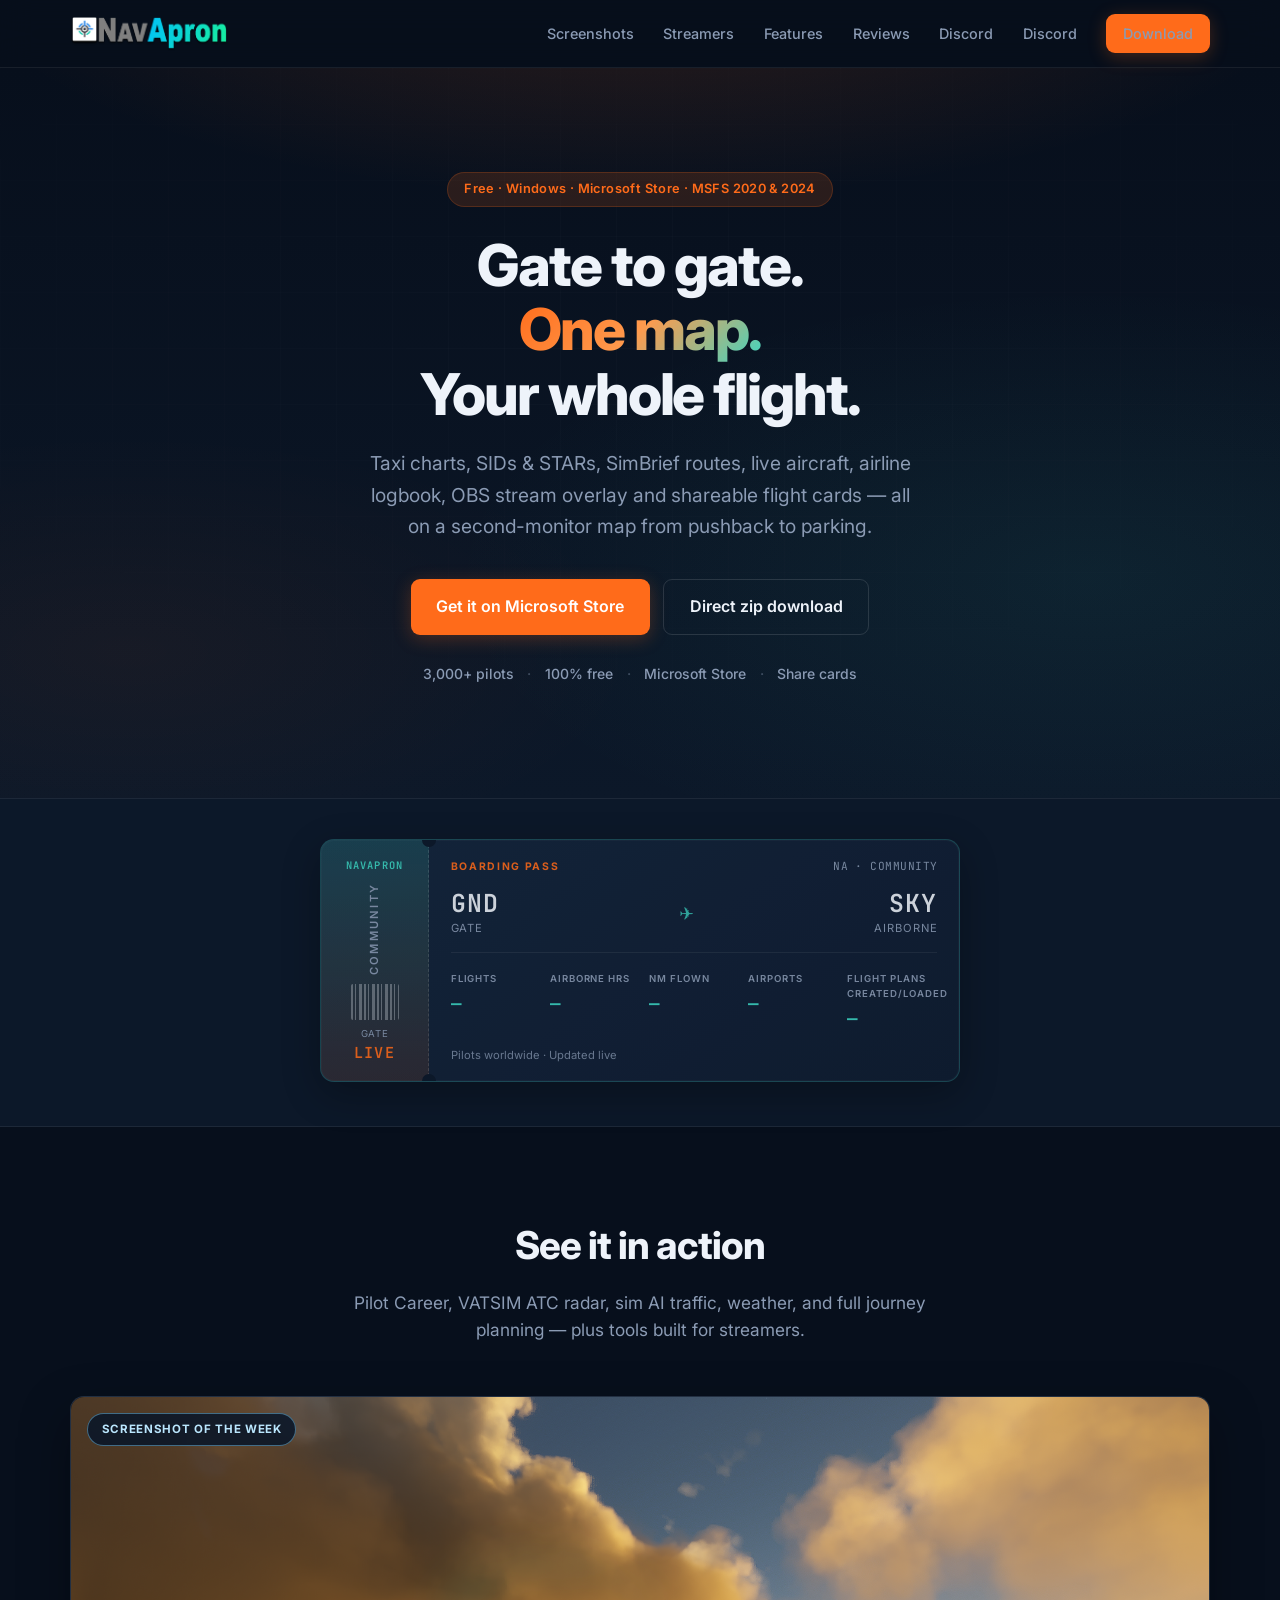
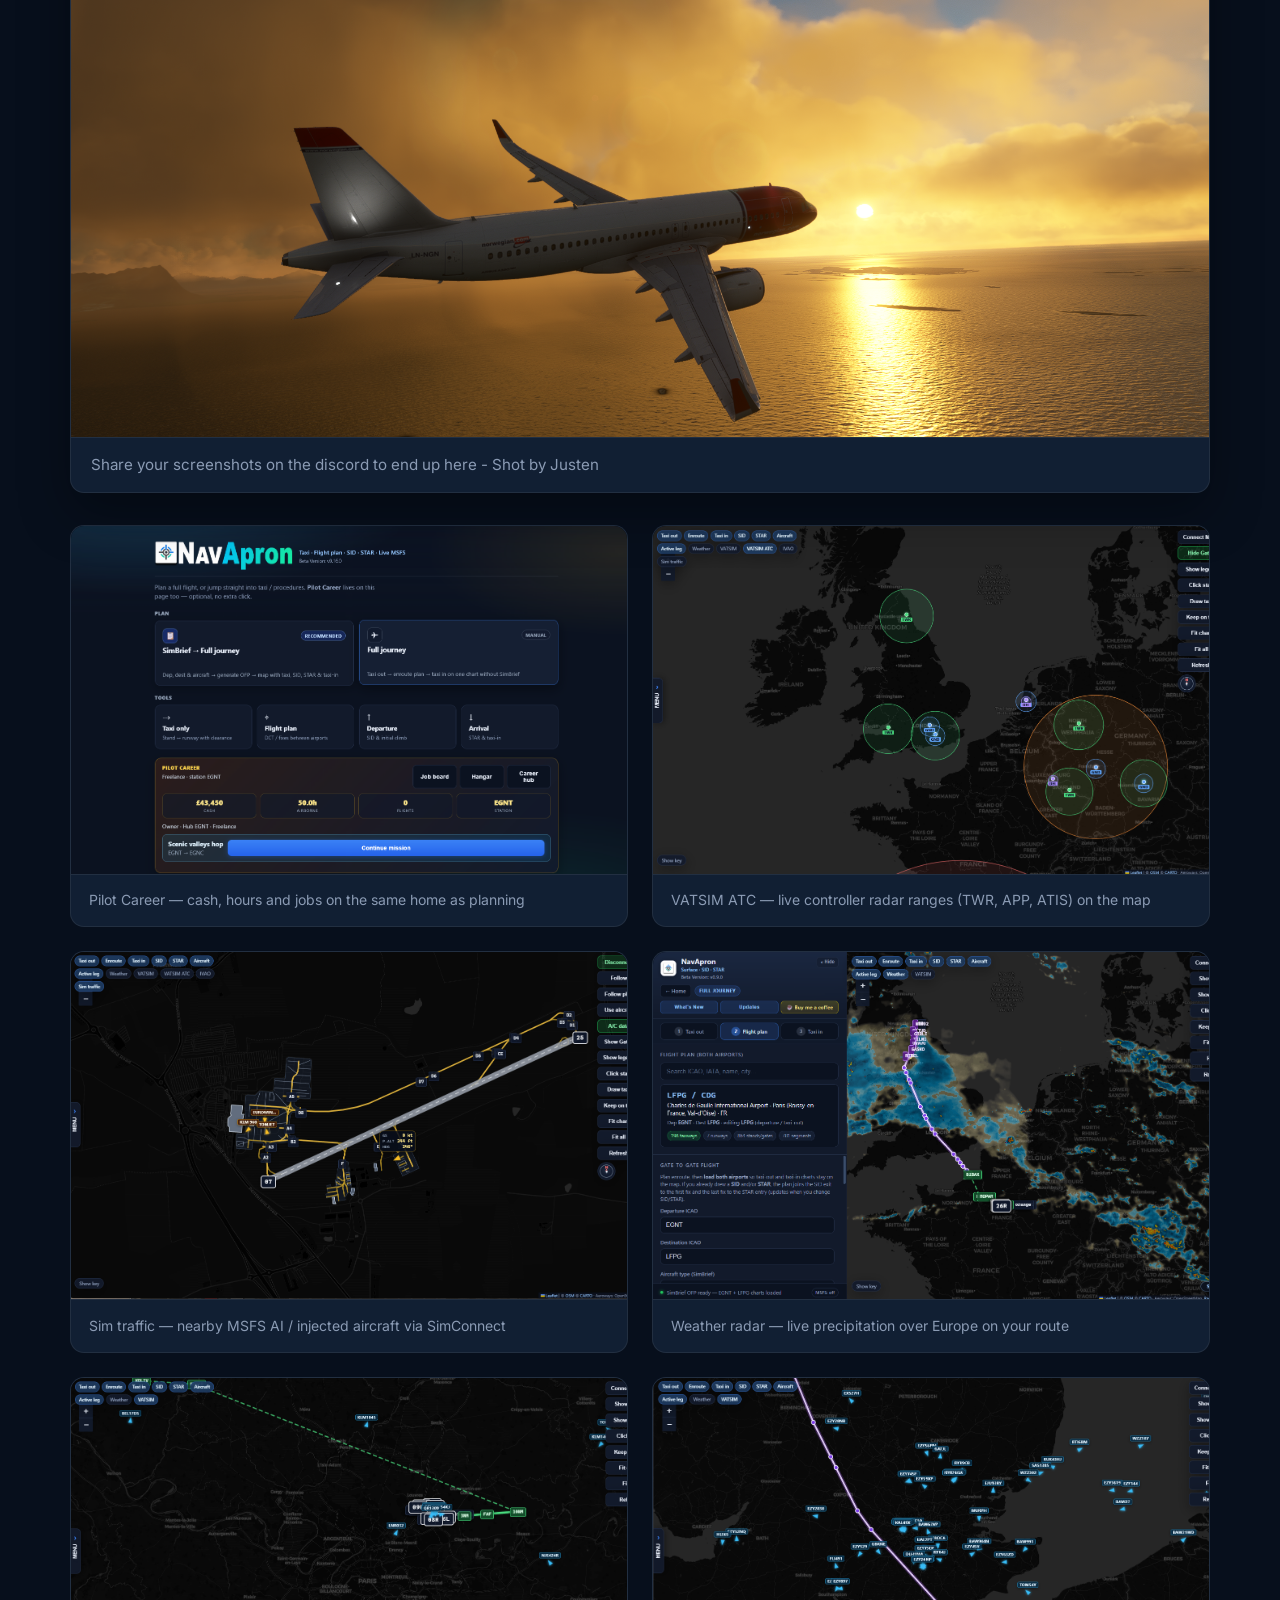
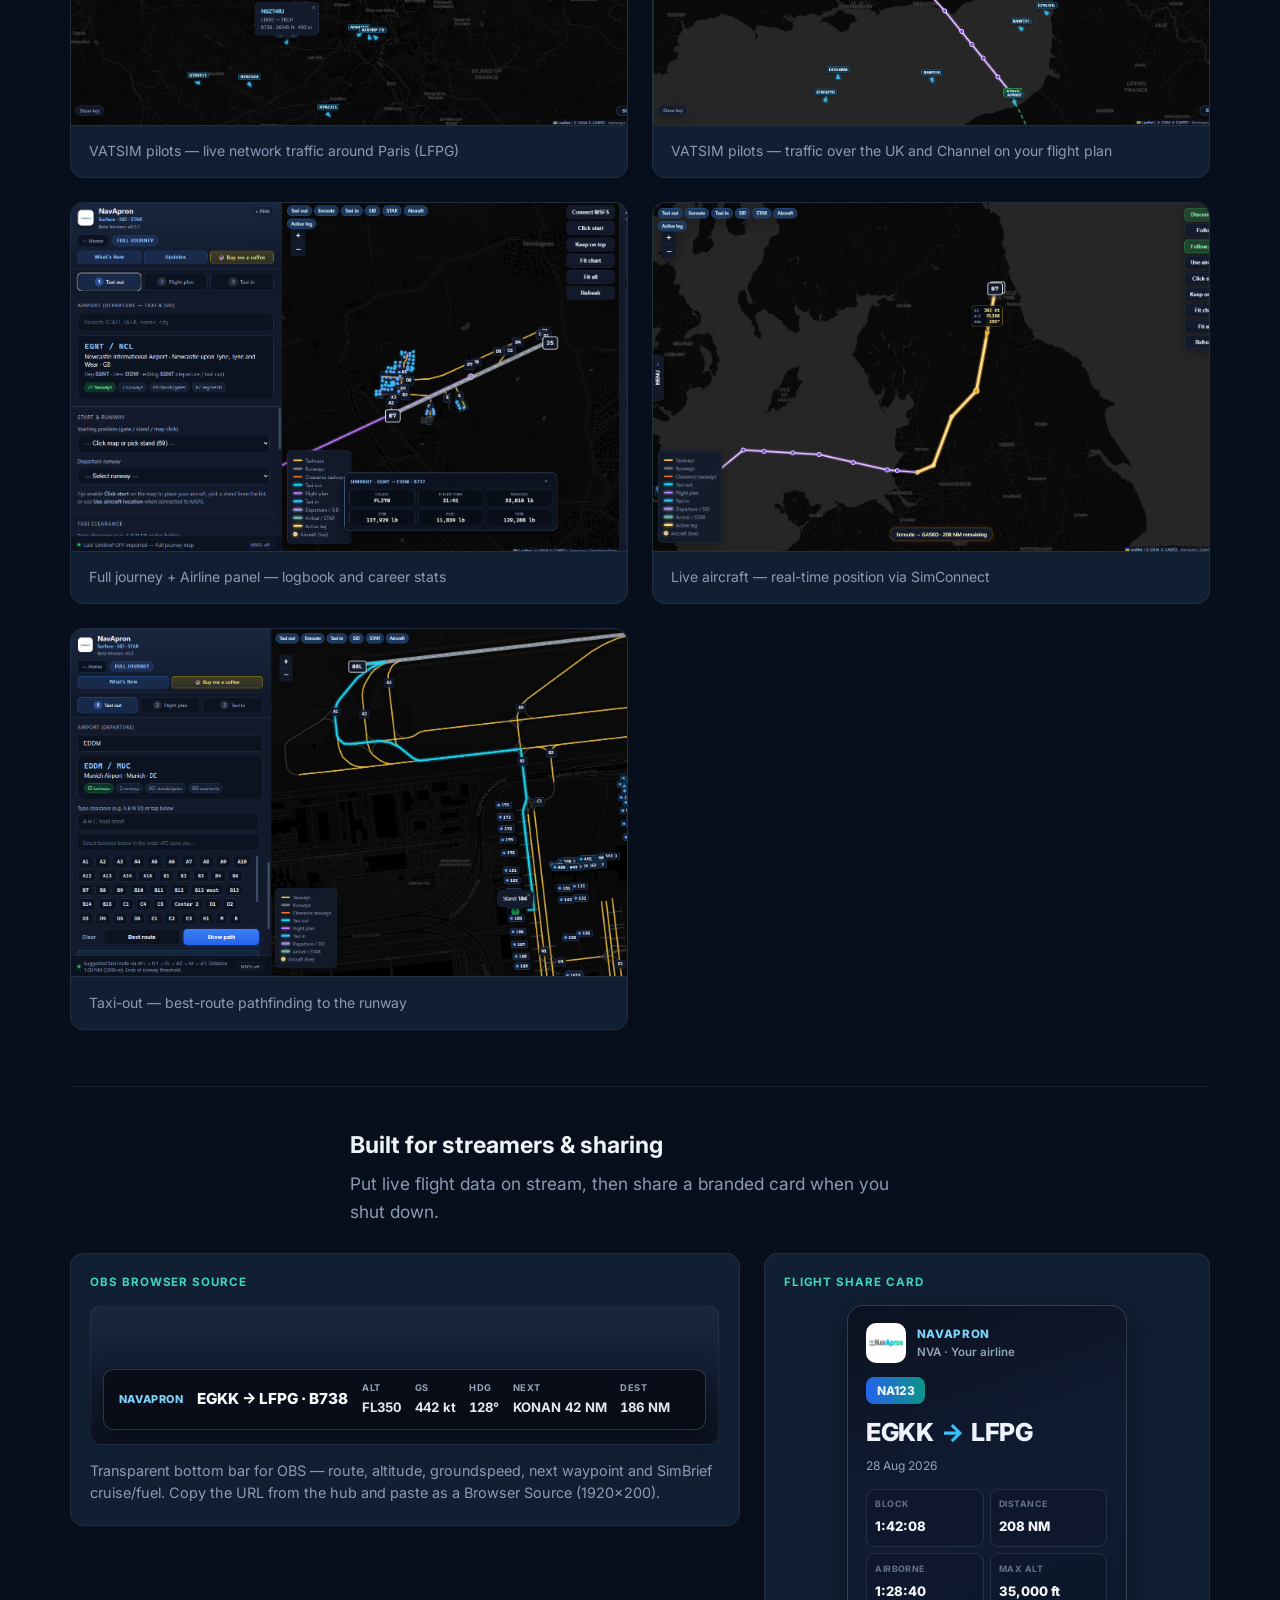
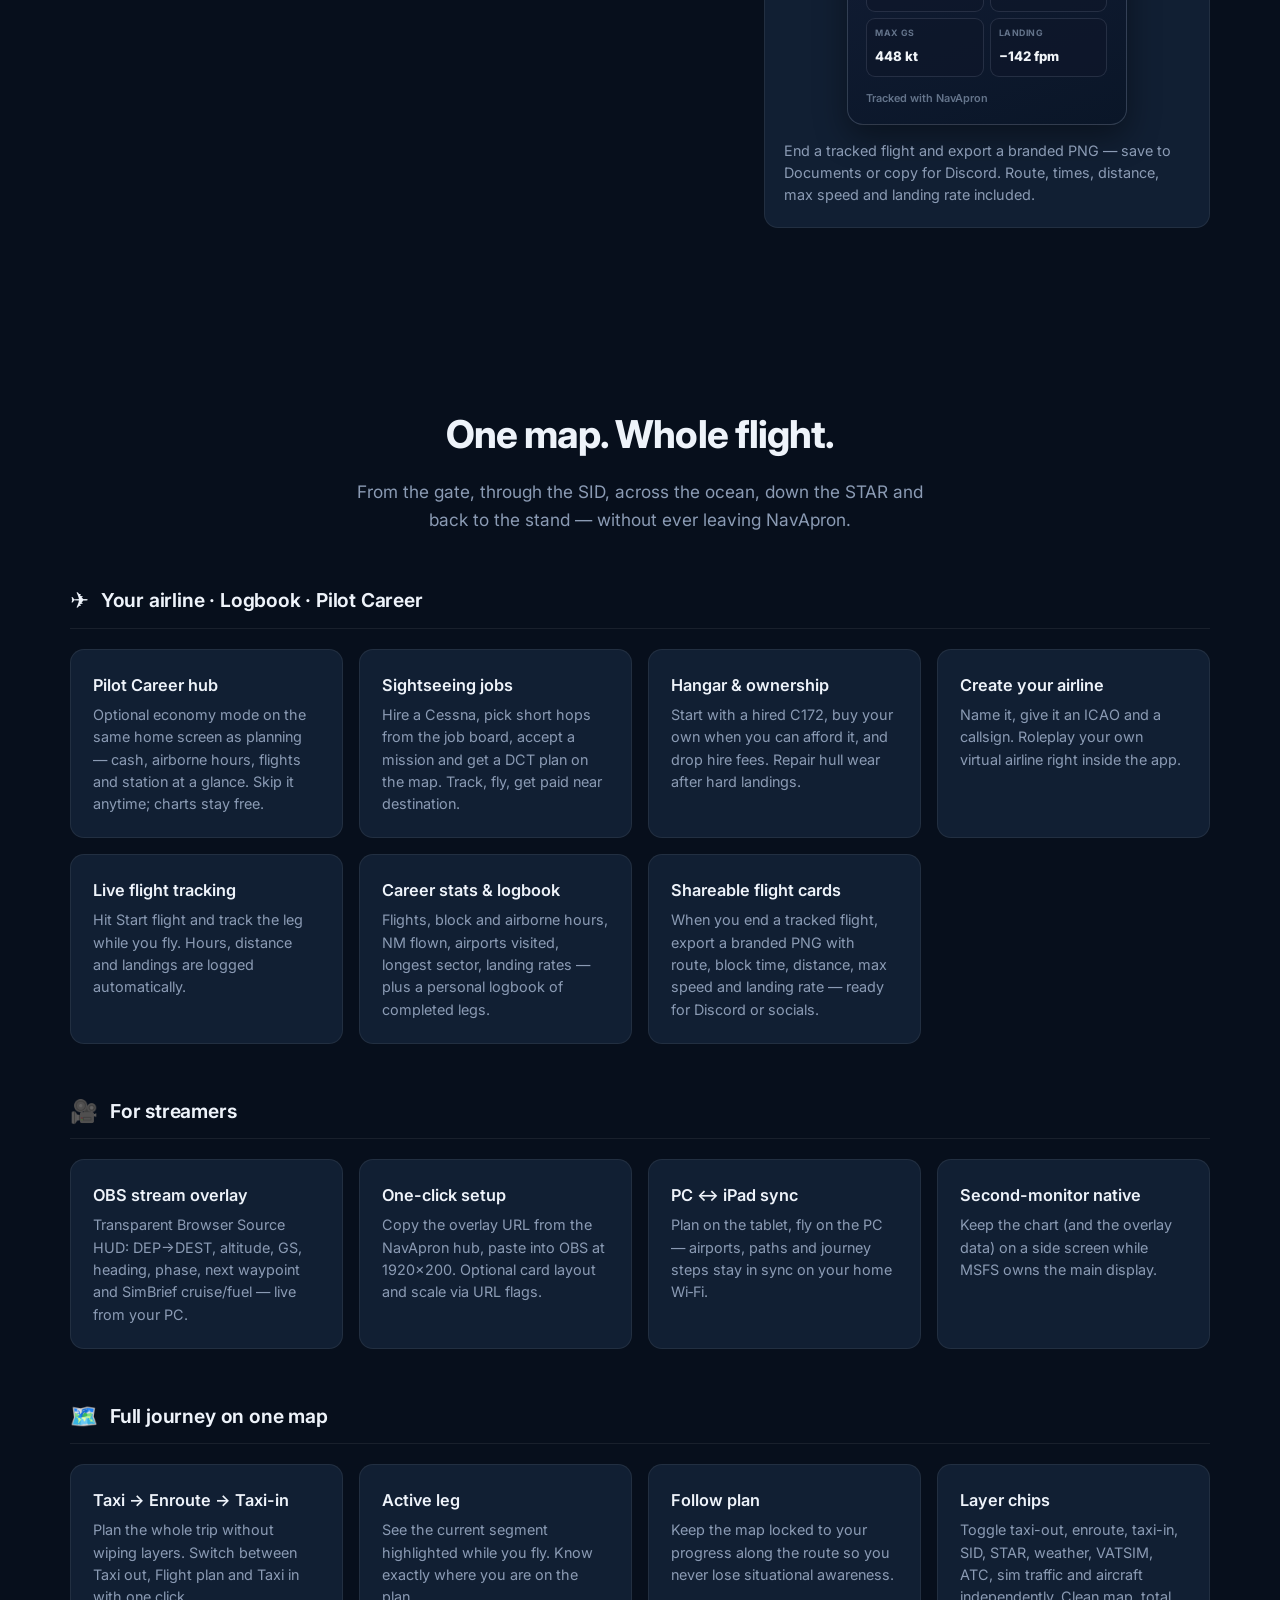
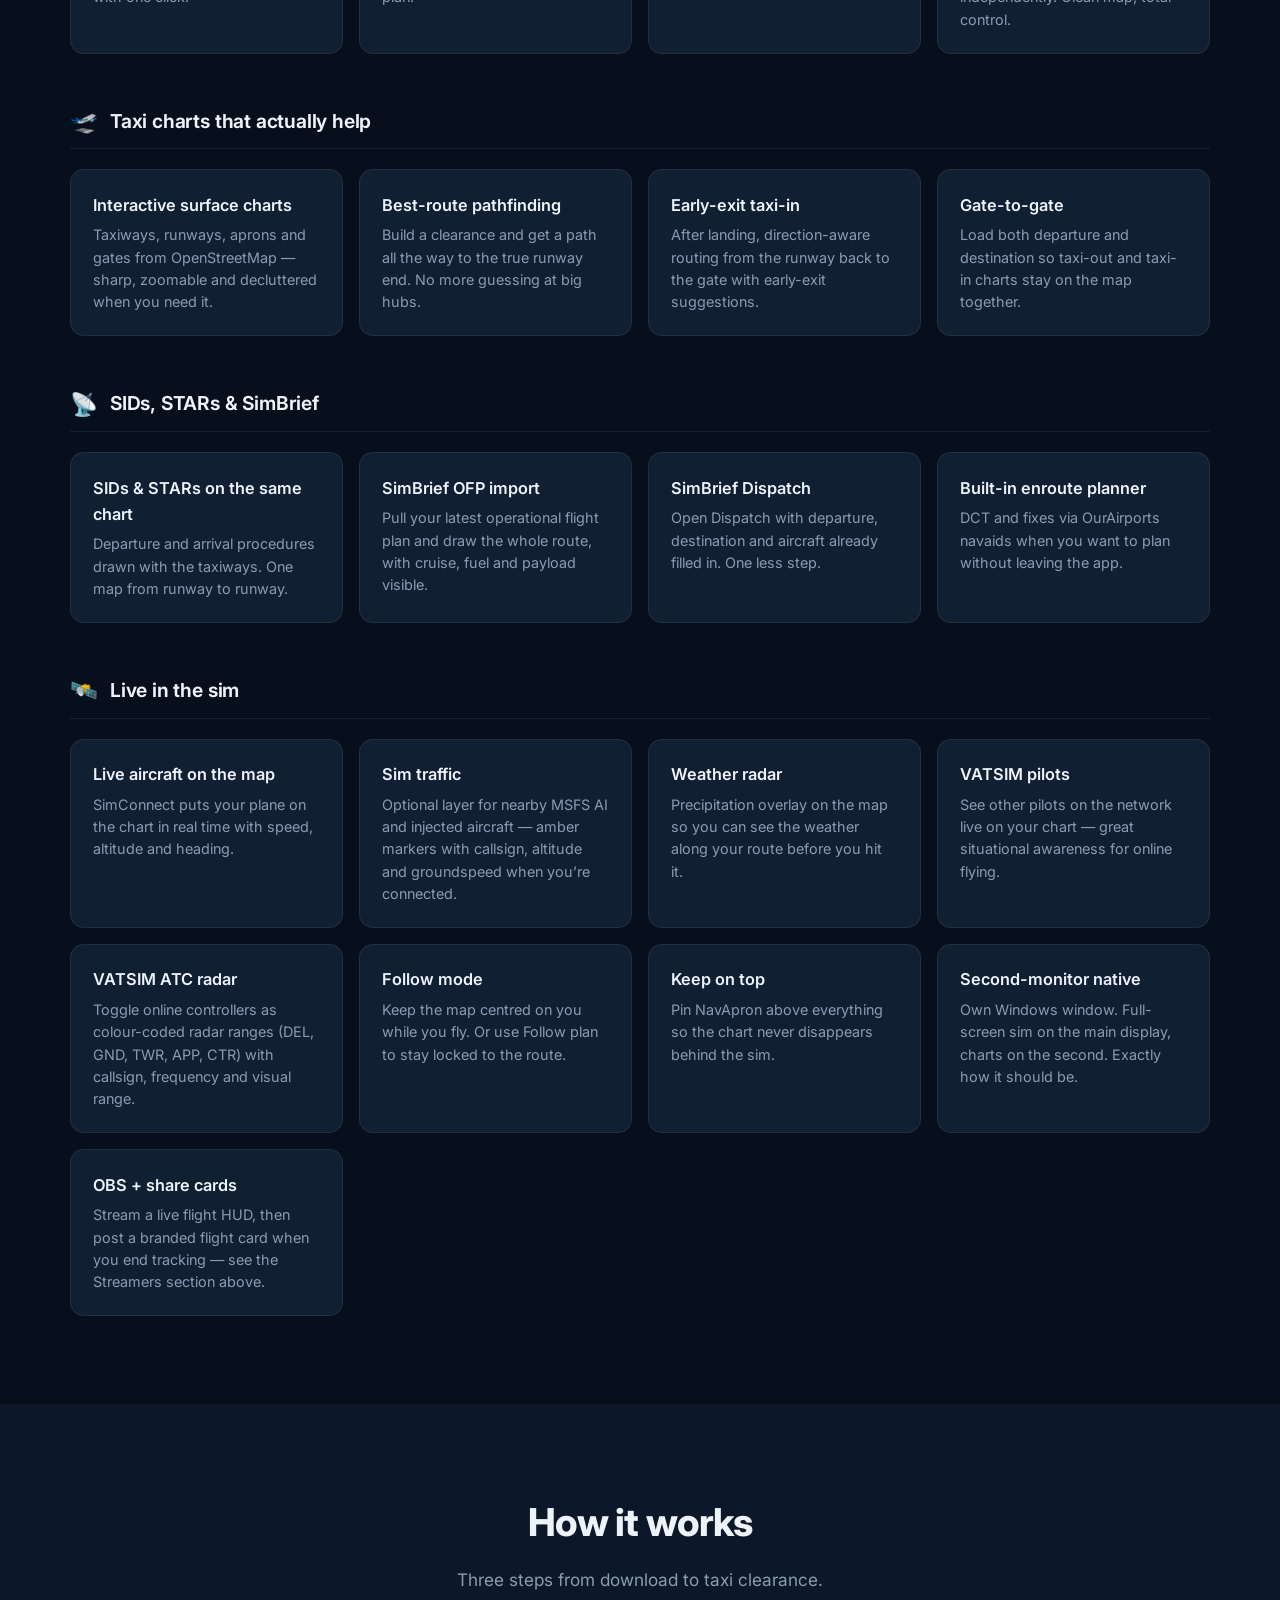
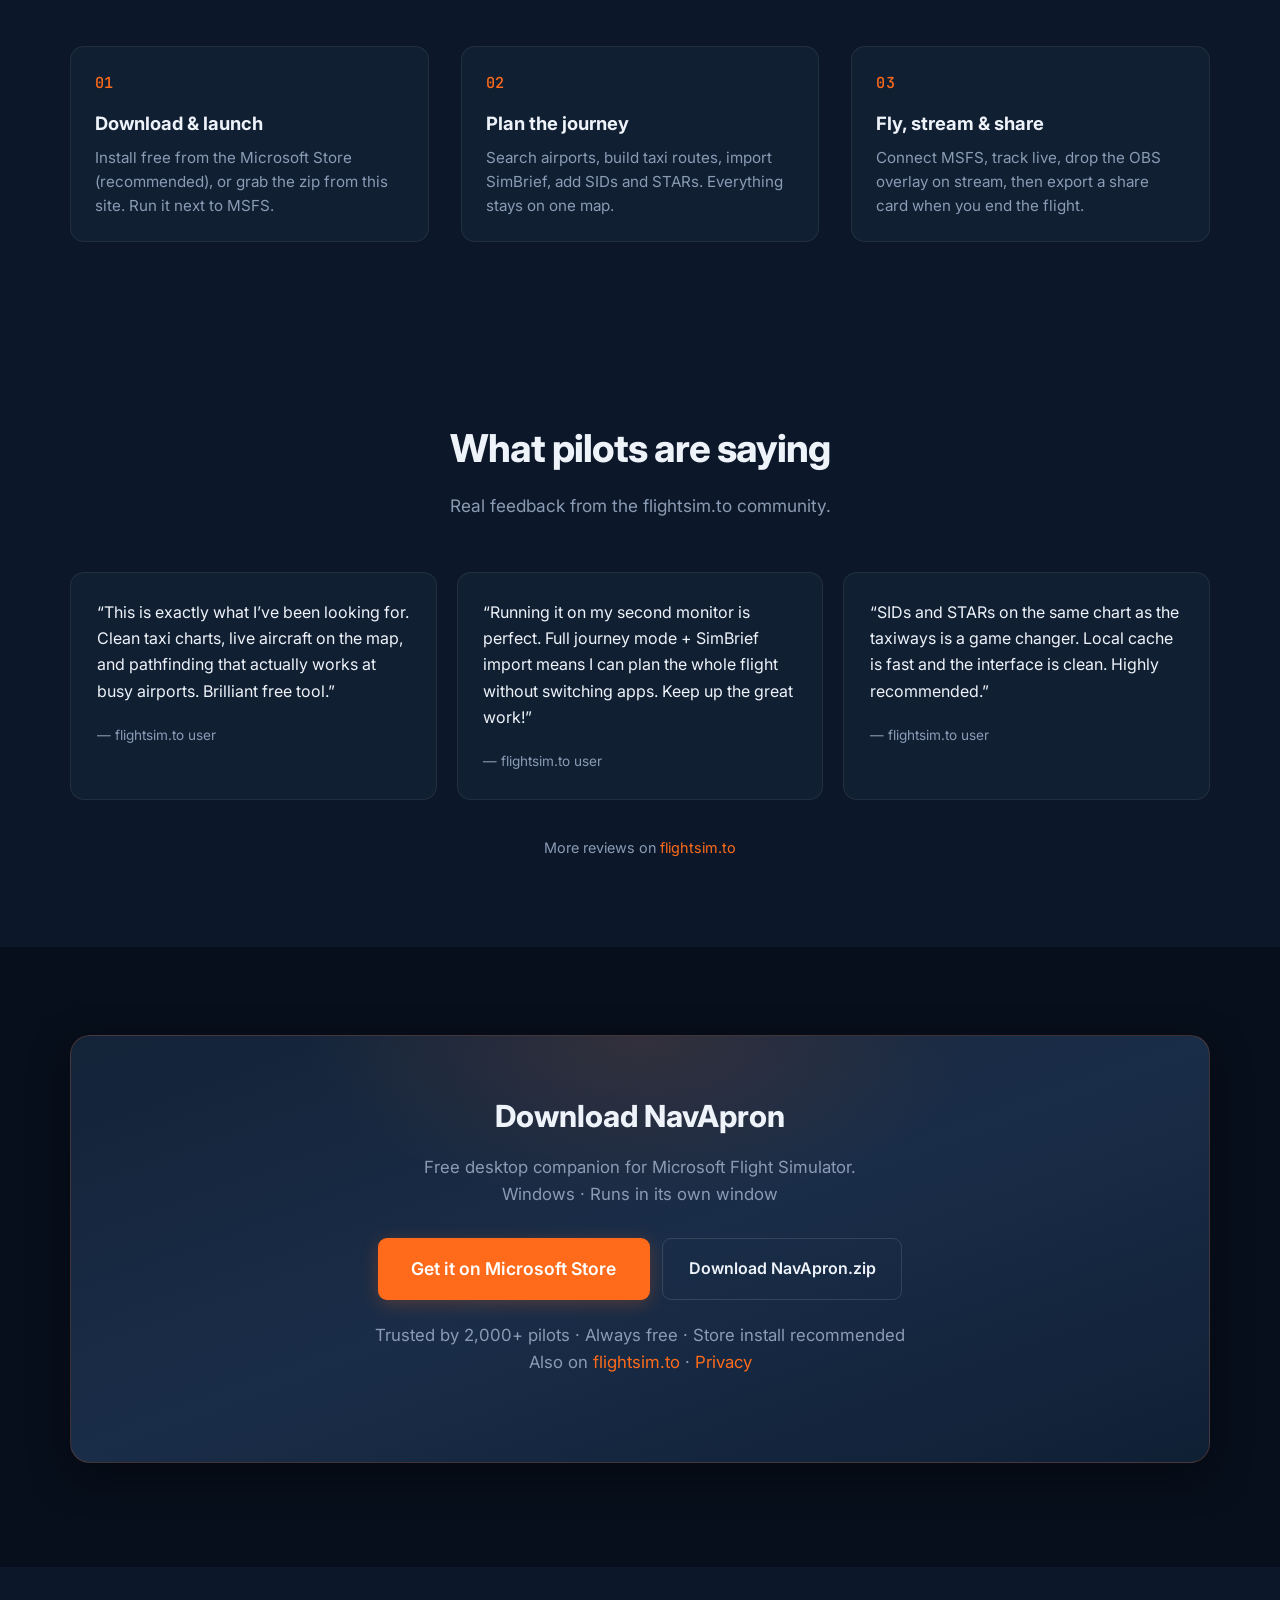
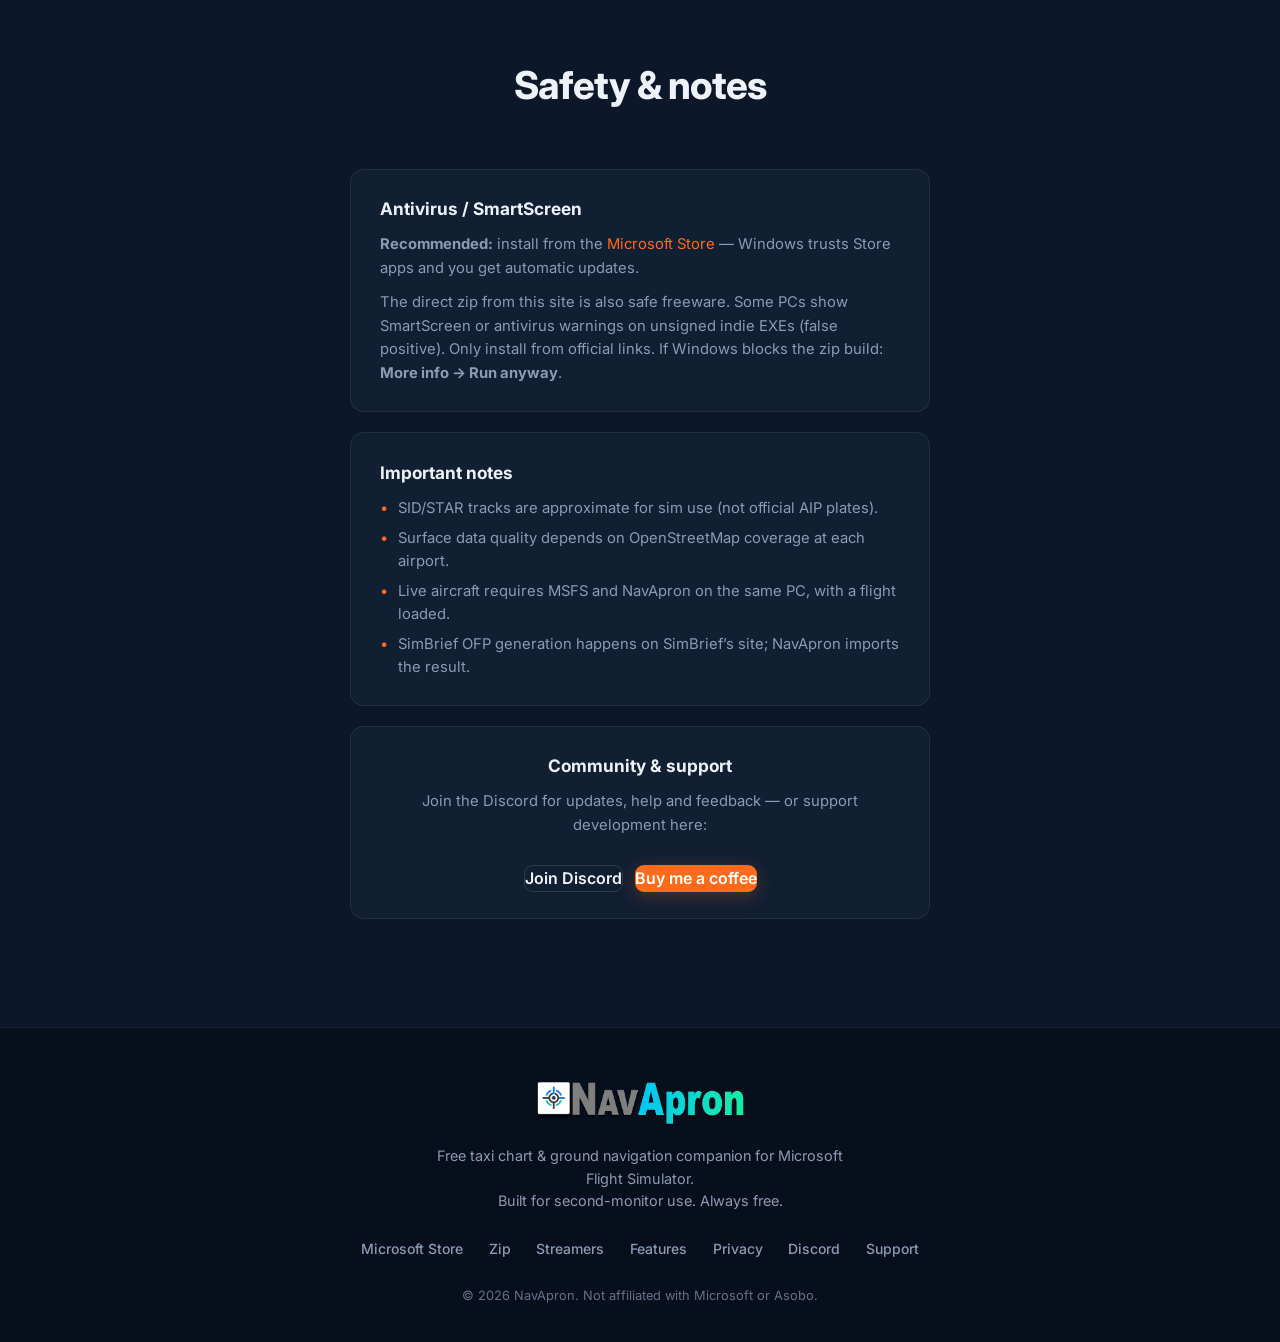
==== commit 3d843b16: "﻿Add Career, VATSIM ATC, and Sim traffic screenshots. Update the gallery and features for Pilot Care" ====
--- a/index.html
+++ b/index.html
@@ -173,7 +173,7 @@
       <div class="container">
         <div class="section-header">
           <h2>See it in action</h2>
-          <p>Weather radar, VATSIM traffic, full journey planning, airline logbook — plus tools built for streamers.</p>
+          <p>Pilot Career, VATSIM ATC radar, sim AI traffic, weather, and full journey planning — plus tools built for streamers.</p>
         </div>
 
         <!--
@@ -197,16 +197,28 @@
 
         <div class="screenshots-grid">
           <figure class="screenshot-card">
+            <img src="screenshot-career-dashboard.png?v=1" alt="NavApron home dashboard with Pilot Career cash, hours and station" loading="lazy">
+            <figcaption>Pilot Career — cash, hours and jobs on the same home as planning</figcaption>
+          </figure>
+          <figure class="screenshot-card">
+            <img src="screenshot-vatsim-atc.png?v=1" alt="NavApron VATSIM ATC radar ranges around Frankfurt EDDF" loading="lazy">
+            <figcaption>VATSIM ATC — live controller radar ranges (TWR, APP, ATIS) on the map</figcaption>
+          </figure>
+          <figure class="screenshot-card">
+            <img src="screenshot-sim-traffic.png?v=1" alt="NavApron MSFS sim AI traffic markers near EGNT" loading="lazy">
+            <figcaption>Sim traffic — nearby MSFS AI / injected aircraft via SimConnect</figcaption>
+          </figure>
+          <figure class="screenshot-card">
             <img src="screenshot-weather.png" alt="NavApron weather radar overlay on flight plan EGNT to LFPG" loading="lazy">
             <figcaption>Weather radar — live precipitation over Europe on your route</figcaption>
           </figure>
           <figure class="screenshot-card">
             <img src="screenshot-vatsim-paris.png" alt="NavApron VATSIM traffic around Paris CDG" loading="lazy">
-            <figcaption>VATSIM — live network traffic around Paris (LFPG)</figcaption>
+            <figcaption>VATSIM pilots — live network traffic around Paris (LFPG)</figcaption>
           </figure>
           <figure class="screenshot-card">
             <img src="screenshot-vatsim-uk.png" alt="NavApron VATSIM traffic over southern UK and English Channel" loading="lazy">
-            <figcaption>VATSIM — traffic over the UK and Channel on your flight plan</figcaption>
+            <figcaption>VATSIM pilots — traffic over the UK and Channel on your flight plan</figcaption>
           </figure>
           <figure class="screenshot-card">
             <img src="screenshot-airline.png" alt="NavApron full journey with airline panel and career stats at EGNT" loading="lazy">
@@ -292,9 +304,21 @@
         <div class="feature-group">
           <div class="feature-group-header">
             <span class="feature-group-icon">✈️</span>
-            <h3>Your airline · Logbook · Career</h3>
+            <h3>Your airline · Logbook · Pilot Career</h3>
           </div>
           <div class="features-grid">
+            <article class="feature-card">
+              <h4>Pilot Career hub</h4>
+              <p>Optional economy mode on the same home screen as planning — cash, airborne hours, flights and station at a glance. Skip it anytime; charts stay free.</p>
+            </article>
+            <article class="feature-card">
+              <h4>Sightseeing jobs</h4>
+              <p>Hire a Cessna, pick short hops from the job board, accept a mission and get a DCT plan on the map. Track, fly, get paid near destination.</p>
+            </article>
+            <article class="feature-card">
+              <h4>Hangar &amp; ownership</h4>
+              <p>Start with a hired C172, buy your own when you can afford it, and drop hire fees. Repair hull wear after hard landings.</p>
+            </article>
             <article class="feature-card">
               <h4>Create your airline</h4>
               <p>Name it, give it an ICAO and a callsign. Roleplay your own virtual airline right inside the app.</p>
@@ -304,12 +328,8 @@
               <p>Hit Start flight and track the leg while you fly. Hours, distance and landings are logged automatically.</p>
             </article>
             <article class="feature-card">
-              <h4>Career stats</h4>
-              <p>Flights, block hours, airborne hours, NM flown, airports visited, longest sector, average and softest landing.</p>
-            </article>
-            <article class="feature-card">
-              <h4>Personal logbook</h4>
-              <p>Every completed flight is stored with route, distance, time and landing rate. Your history at a glance.</p>
+              <h4>Career stats &amp; logbook</h4>
+              <p>Flights, block and airborne hours, NM flown, airports visited, longest sector, landing rates — plus a personal logbook of completed legs.</p>
             </article>
             <article class="feature-card">
               <h4>Shareable flight cards</h4>
@@ -365,7 +385,7 @@
             </article>
             <article class="feature-card">
               <h4>Layer chips</h4>
-              <p>Toggle taxi-out, enroute, taxi-in, SID, STAR and aircraft independently. Clean map, total control.</p>
+              <p>Toggle taxi-out, enroute, taxi-in, SID, STAR, weather, VATSIM, ATC, sim traffic and aircraft independently. Clean map, total control.</p>
             </article>
           </div>
         </div>
@@ -434,12 +454,20 @@
               <p>SimConnect puts your plane on the chart in real time with speed, altitude and heading.</p>
             </article>
             <article class="feature-card">
+              <h4>Sim traffic</h4>
+              <p>Optional layer for nearby MSFS AI and injected aircraft — amber markers with callsign, altitude and groundspeed when you’re connected.</p>
+            </article>
+            <article class="feature-card">
               <h4>Weather radar</h4>
               <p>Precipitation overlay on the map so you can see the weather along your route before you hit it.</p>
             </article>
             <article class="feature-card">
-              <h4>VATSIM traffic</h4>
+              <h4>VATSIM pilots</h4>
               <p>See other pilots on the network live on your chart — great situational awareness for online flying.</p>
+            </article>
+            <article class="feature-card">
+              <h4>VATSIM ATC radar</h4>
+              <p>Toggle online controllers as colour-coded radar ranges (DEL, GND, TWR, APP, CTR) with callsign, frequency and visual range.</p>
             </article>
             <article class="feature-card">
               <h4>Follow mode</h4>
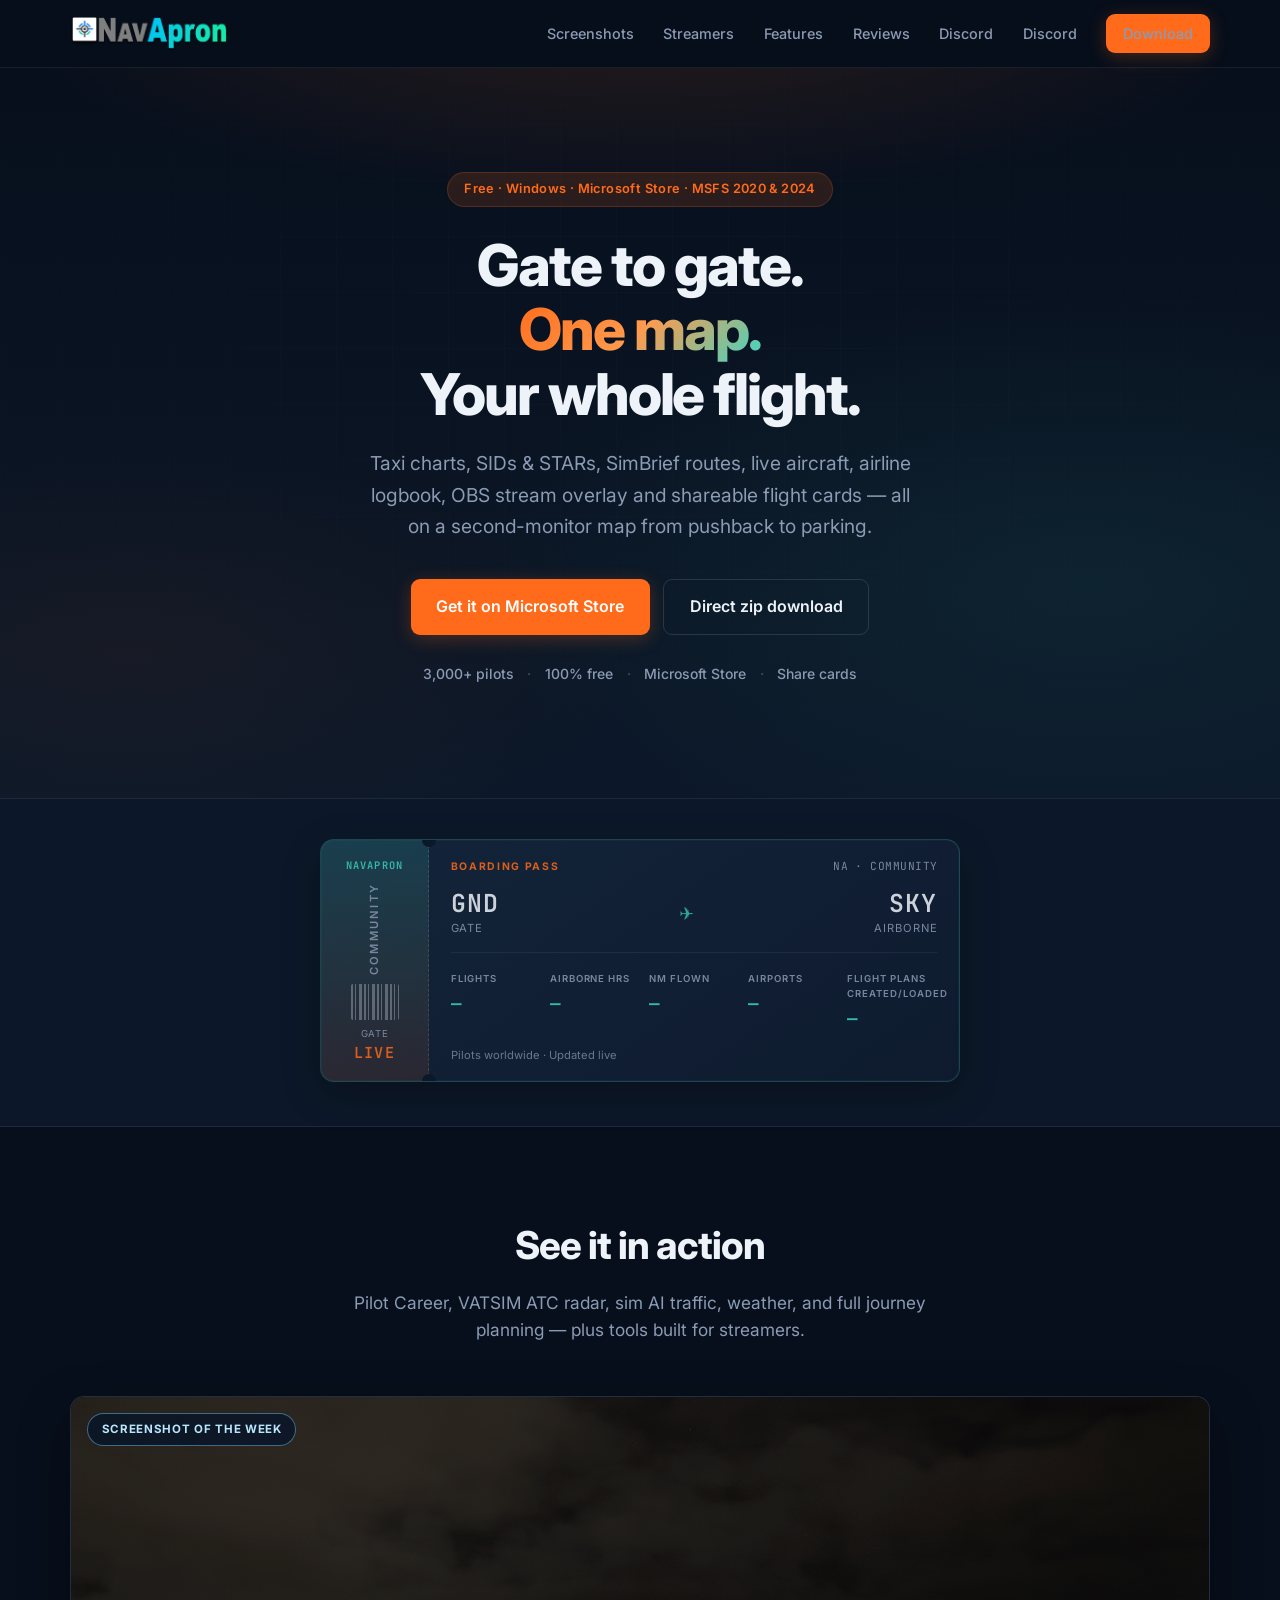
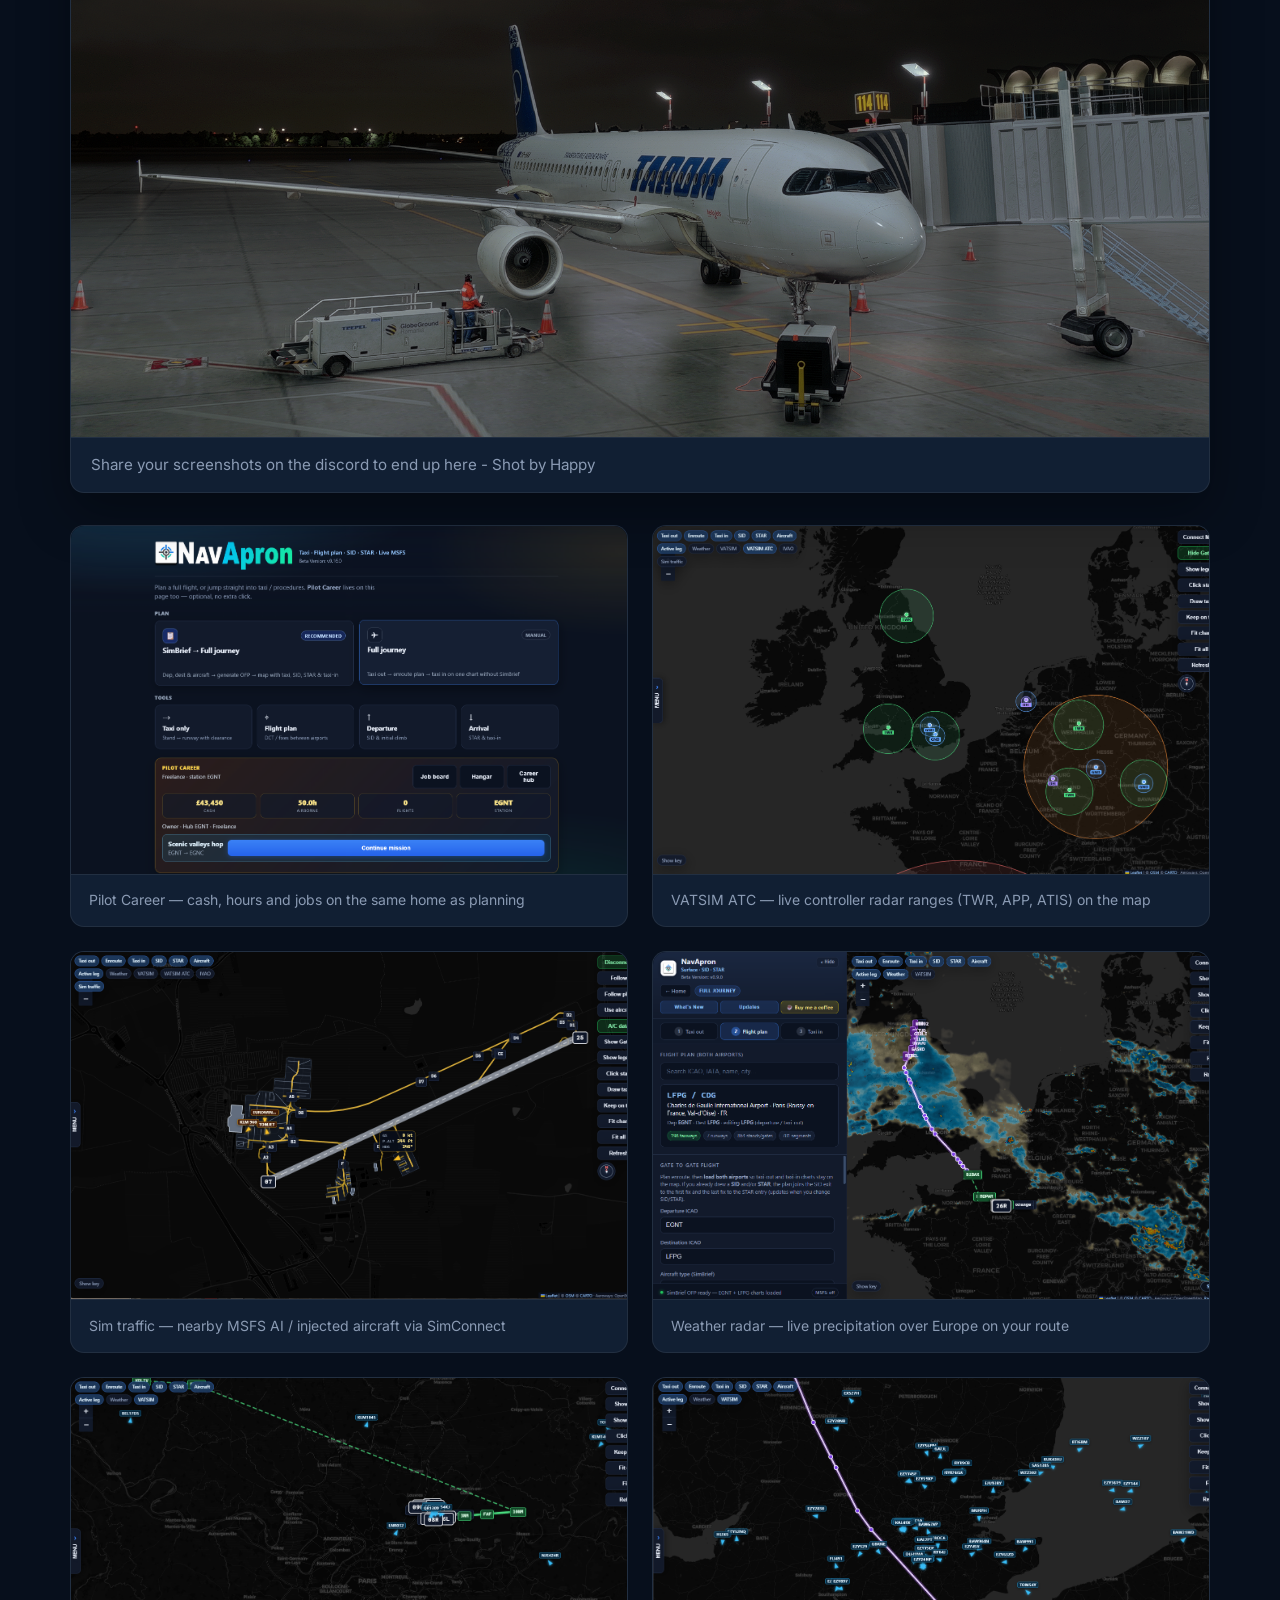
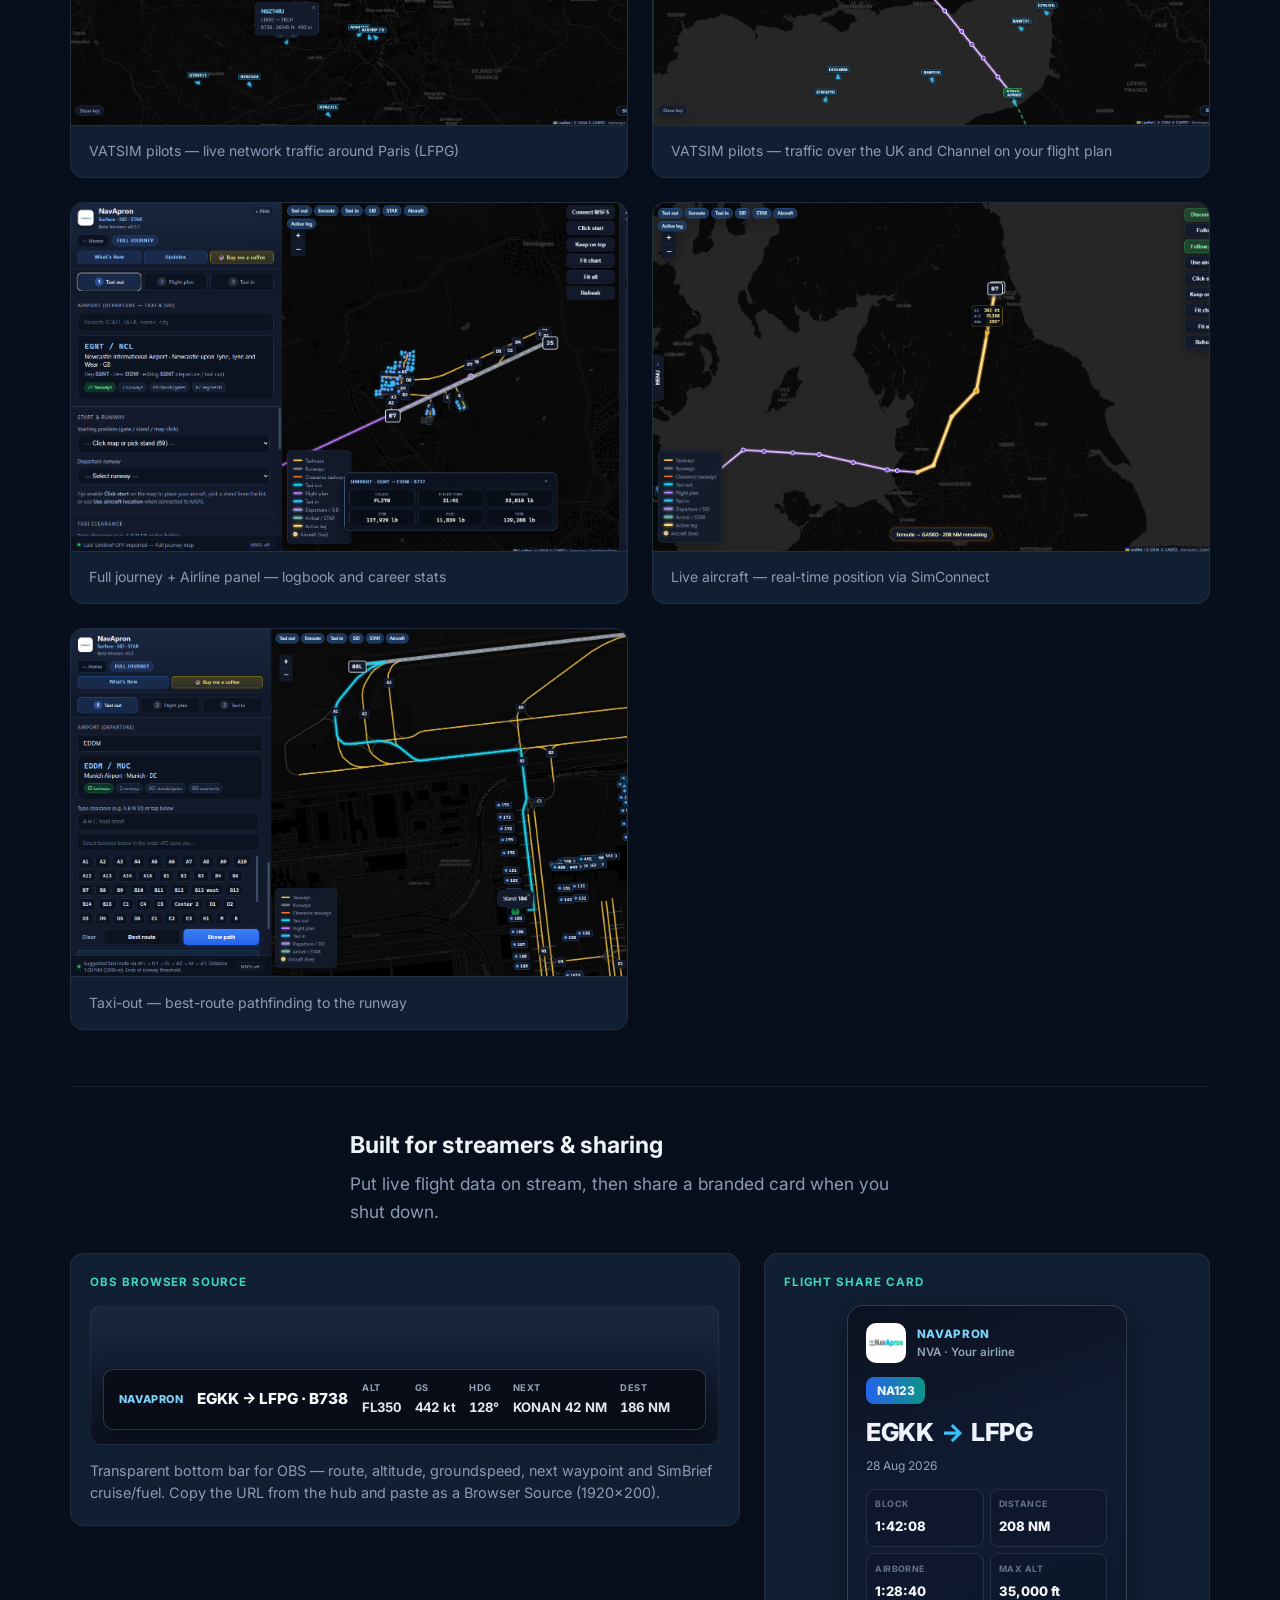
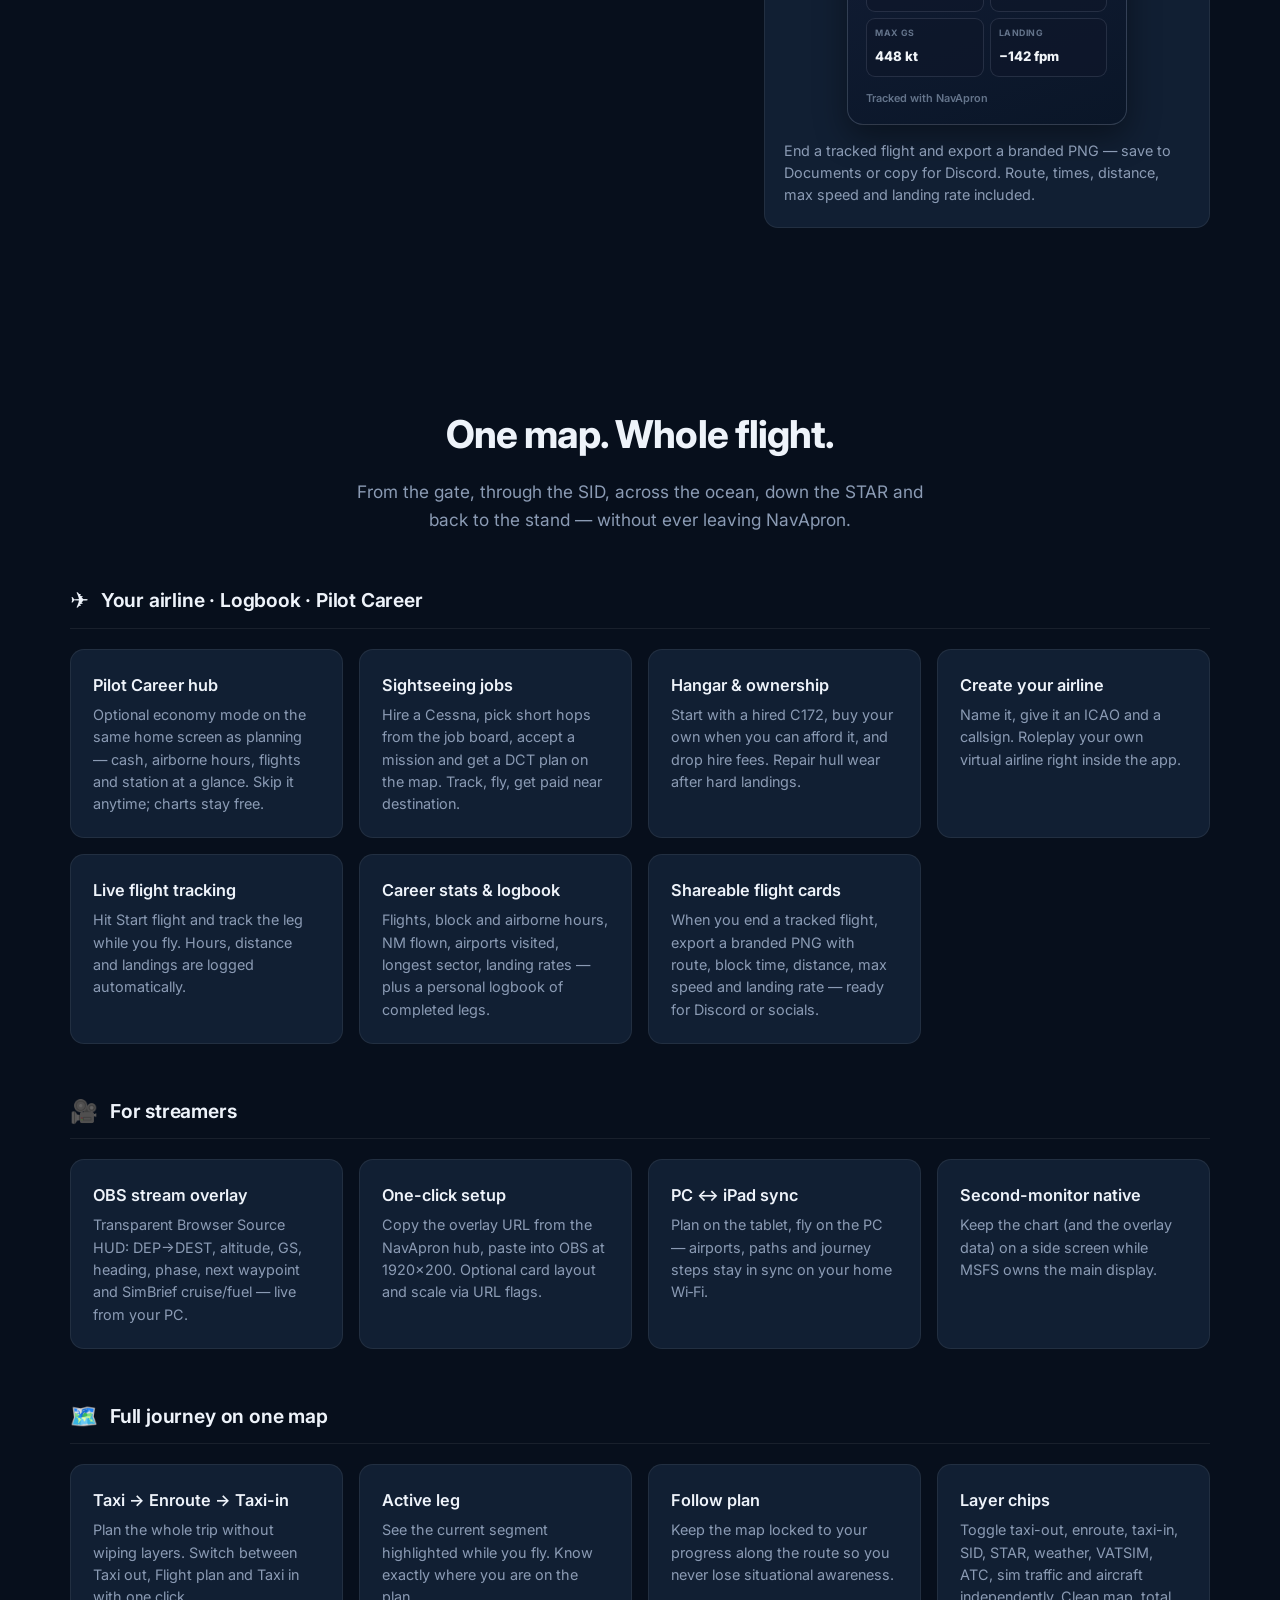
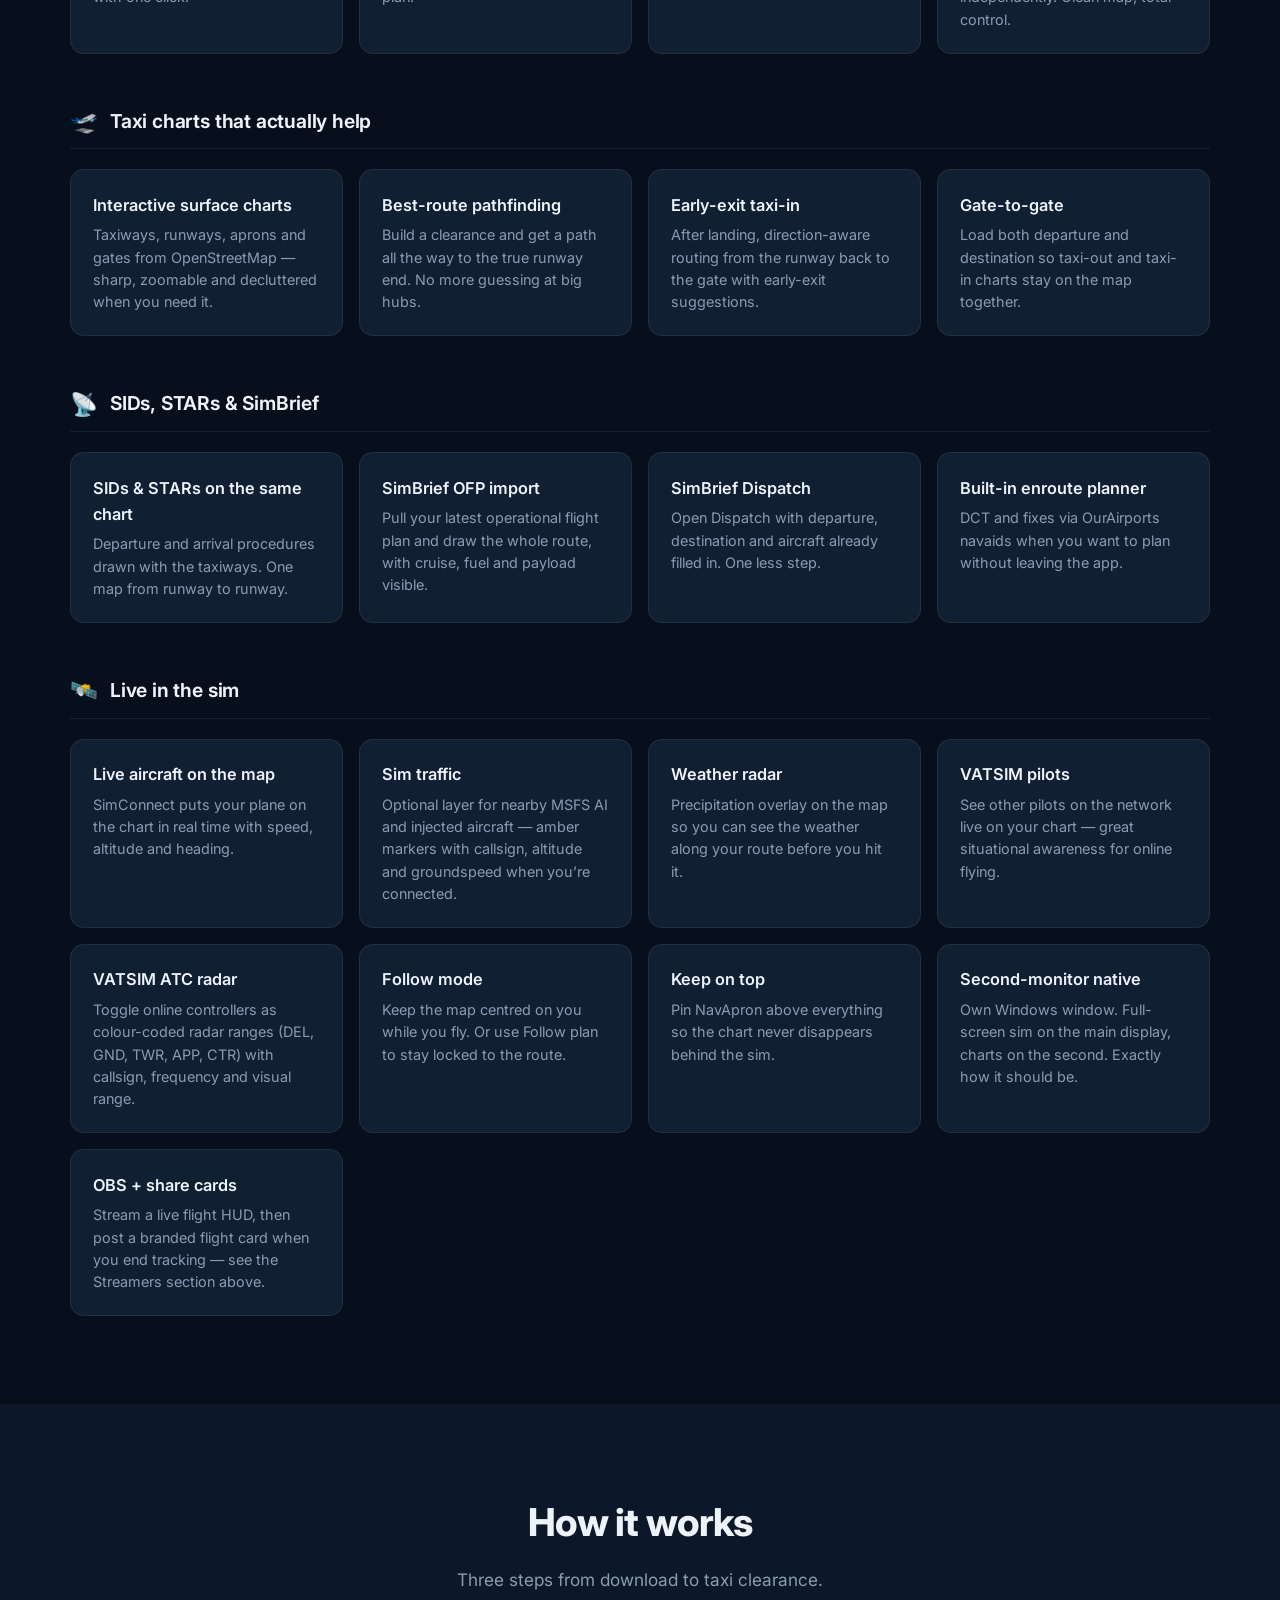
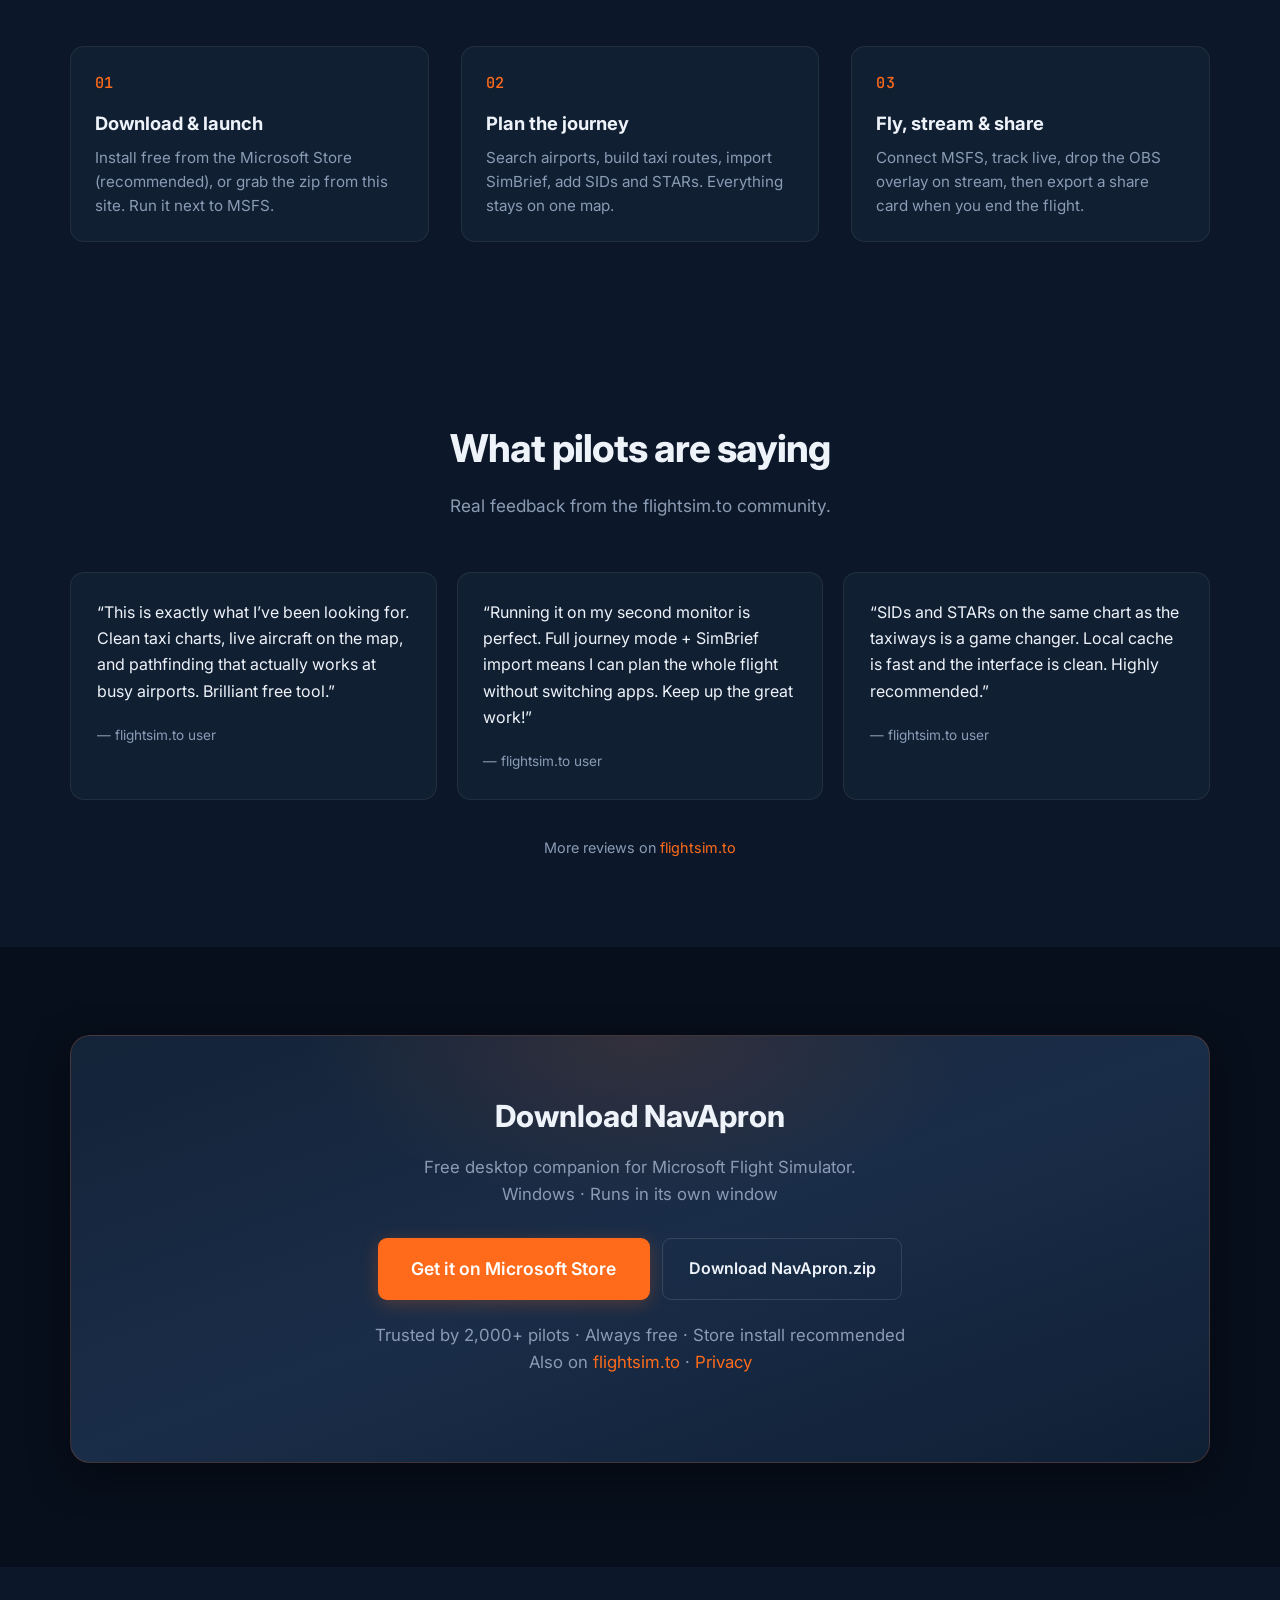
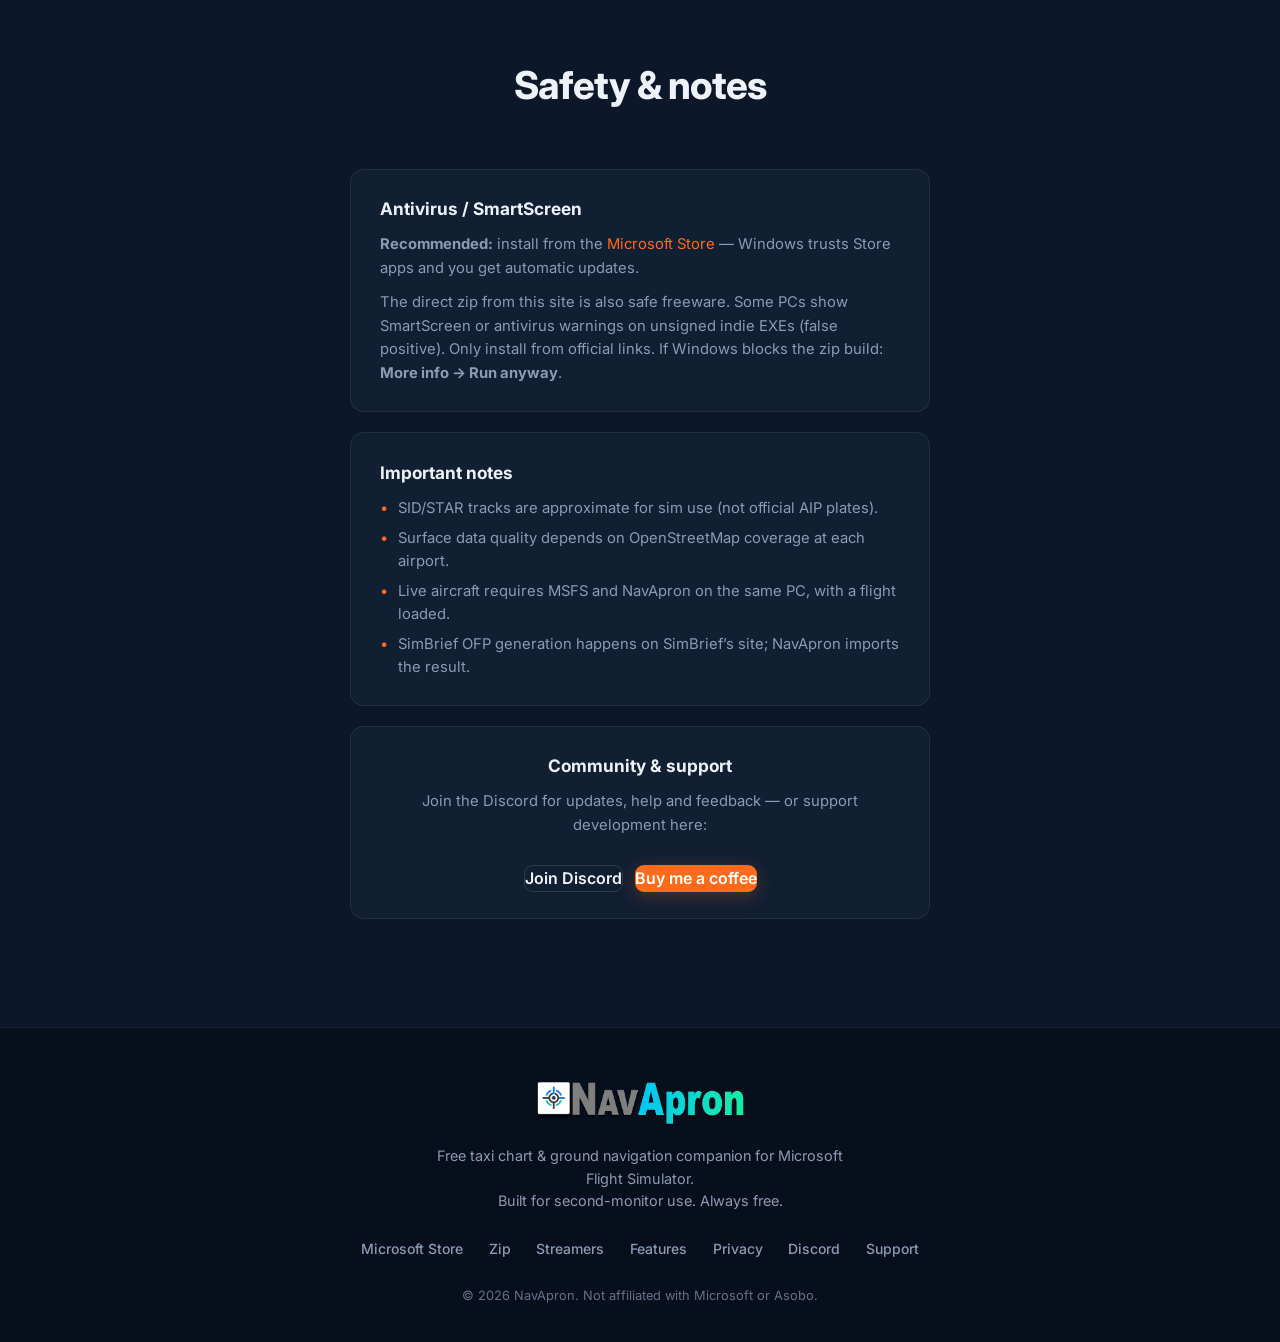
==== commit 5a3df021: "web" ====
--- a/index.html
+++ b/index.html
@@ -25,8 +25,8 @@
         <a href="#streamers">Streamers</a>
         <a href="#features">Features</a>
         <a href="#testimonials">Reviews</a>
-        <a href="https://discord.gg/t93sg3P4H" target="_blank" rel="noopener">Discord</a>
-        <a href="https://discord.gg/t93sg3P4H" target="_blank" rel="noopener">Discord</a>
+        <a href="https://discord.gg/xmJJm3Au8K" target="_blank" rel="noopener">Discord</a>
+        <a href="https://discord.gg/xmJJm3Au8K" target="_blank" rel="noopener">Discord</a>
         <a href="#download" class="btn btn-sm btn-primary">Download</a>
       </nav>
       <button class="menu-toggle" aria-label="Menu" id="menuToggle">
@@ -185,13 +185,13 @@
         <figure class="screenshot-week" id="screenshot-of-the-week">
           <div class="screenshot-week-badge">Screenshot of the week</div>
           <img
-            src="screenshot-of-the-week.png?v=2"
+            src="screenshot-of-the-week.png?v=3"
             alt="NavApron screenshot of the week"
             width="1600"
             height="1000"
           >
           <figcaption>
-            Share your screenshots on the discord to end up here - Shot by Justen
+            Share your screenshots on the discord to end up here - Shot by Happy
           </figcaption>
         </figure>
 
@@ -613,7 +613,7 @@
           <h3>Community &amp; support</h3>
           <p>Join the Discord for updates, help and feedback — or support development here:</p>
           <div style="display:flex;flex-wrap:wrap;gap:0.75rem;justify-content:center;margin-top:0.85rem;">
-            <a href="https://discord.gg/t93sg3P4H" class="btn btn-ghost" target="_blank" rel="noopener">Join Discord</a>
+            <a href="https://discord.gg/xmJJm3Au8K" class="btn btn-ghost" target="_blank" rel="noopener">Join Discord</a>
             <a href="https://buymeacoffee.com/robair" class="btn btn-primary" target="_blank" rel="noopener">Buy me a coffee</a>
           </div>
         </div>
@@ -637,7 +637,7 @@
         <a href="#streamers">Streamers</a>
         <a href="#features">Features</a>
         <a href="privacy.html">Privacy</a>
-        <a href="https://discord.gg/t93sg3P4H" target="_blank" rel="noopener">Discord</a>
+        <a href="https://discord.gg/xmJJm3Au8K" target="_blank" rel="noopener">Discord</a>
         <a href="https://buymeacoffee.com/robair" target="_blank" rel="noopener">Support</a>
       </div>
       <p class="footer-copy">© 2026 NavApron. Not affiliated with Microsoft or Asobo.</p>
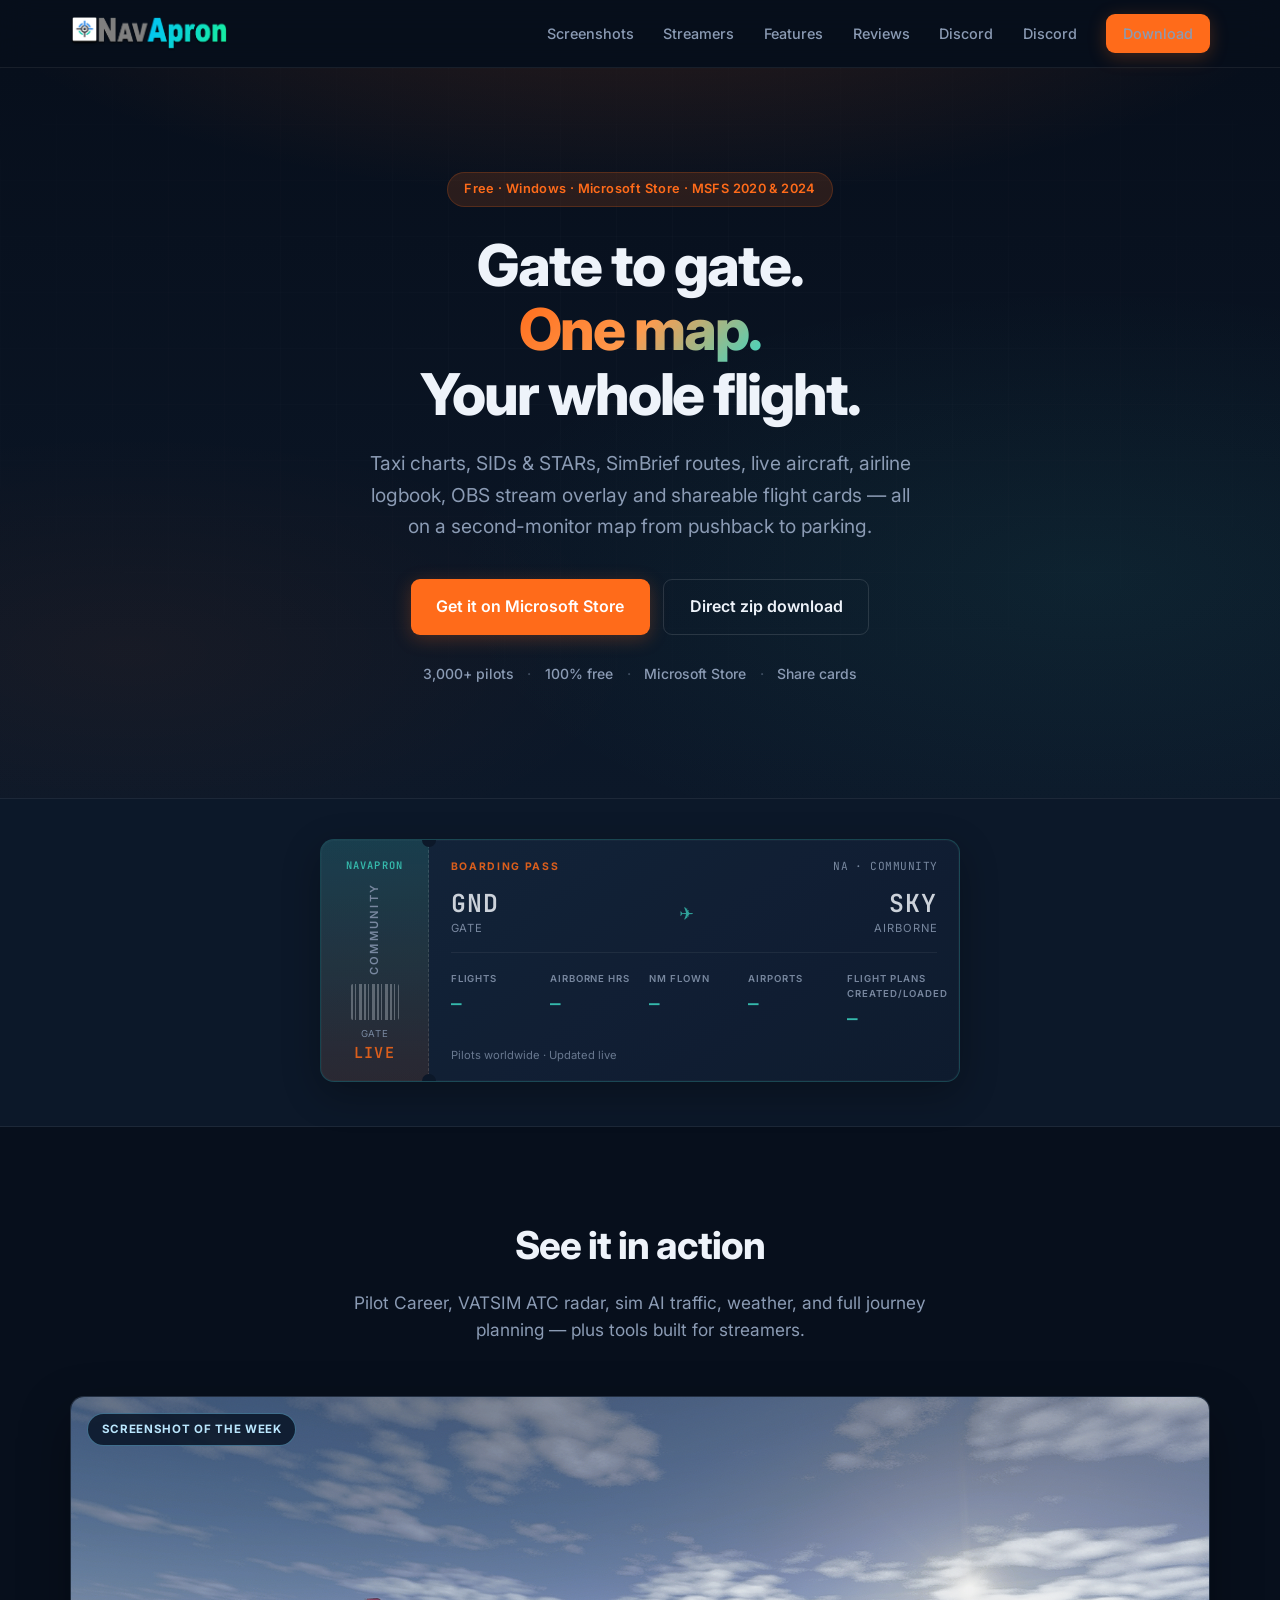
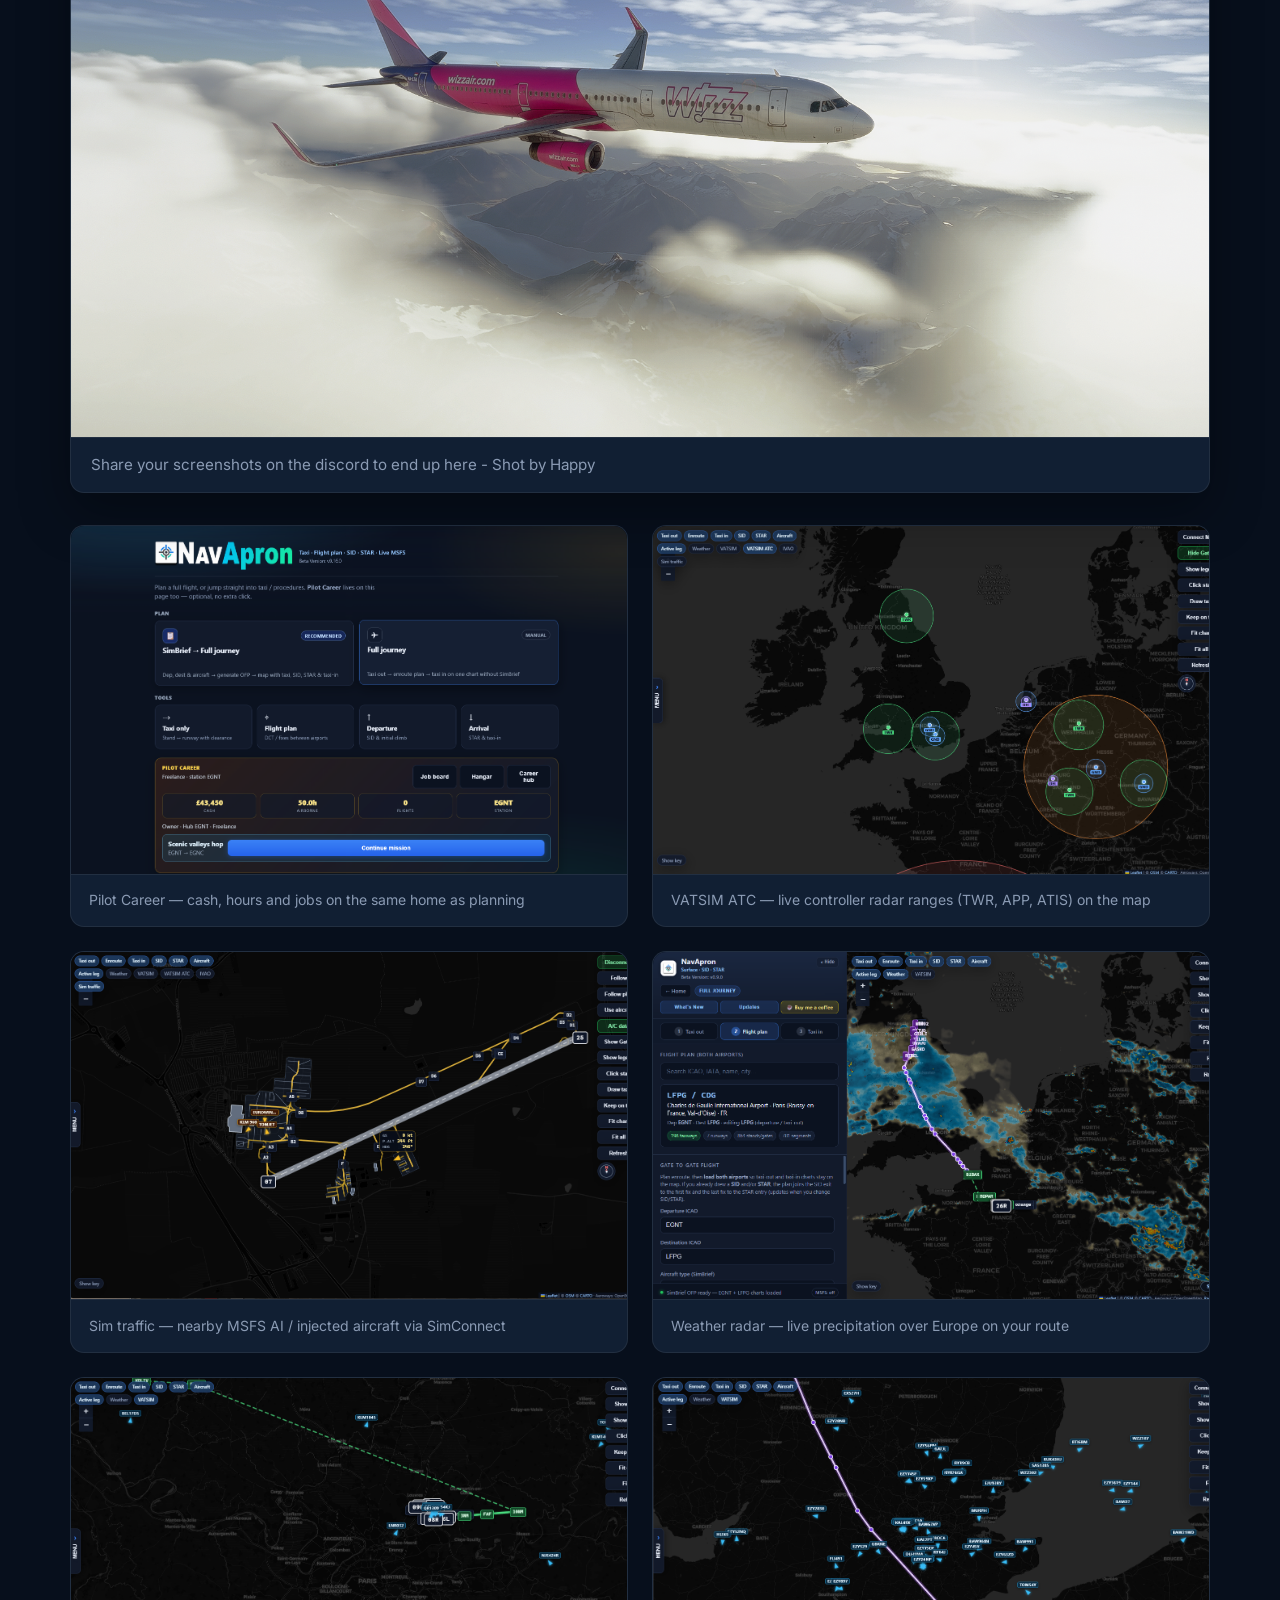
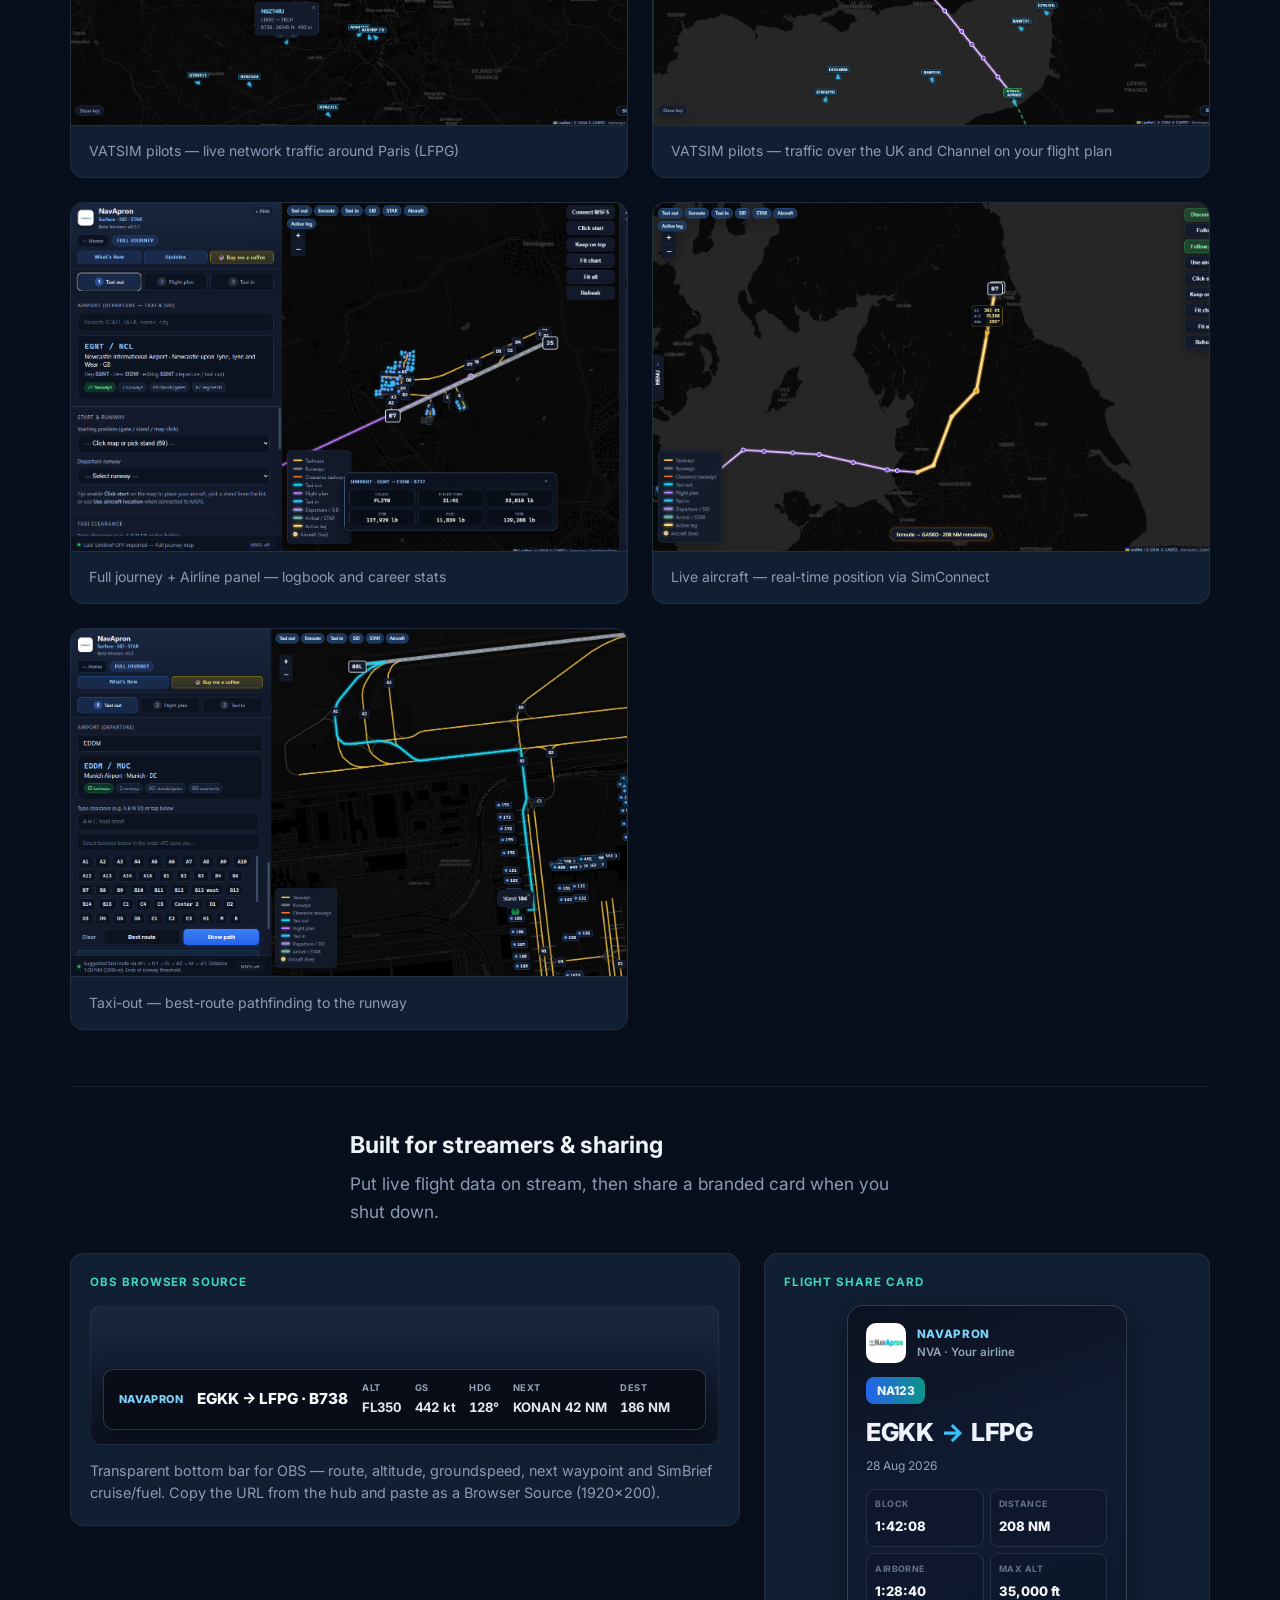
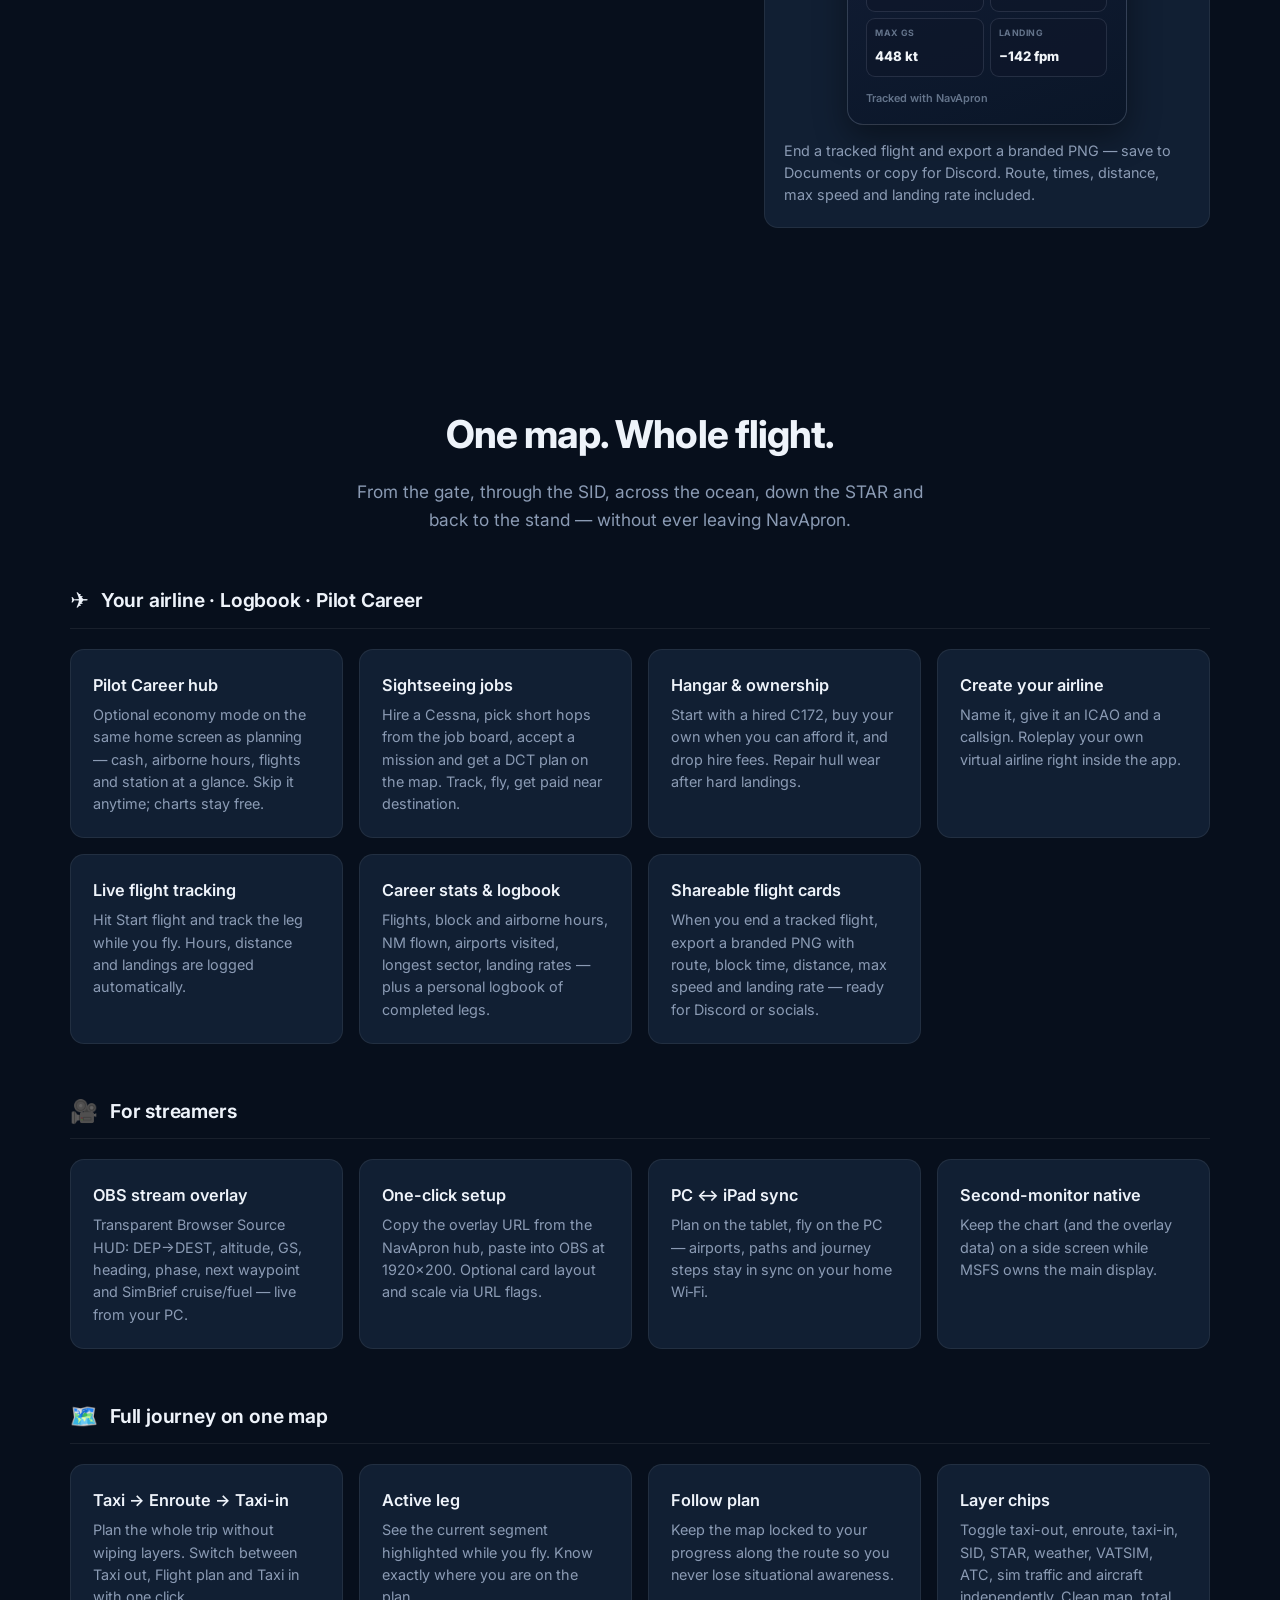
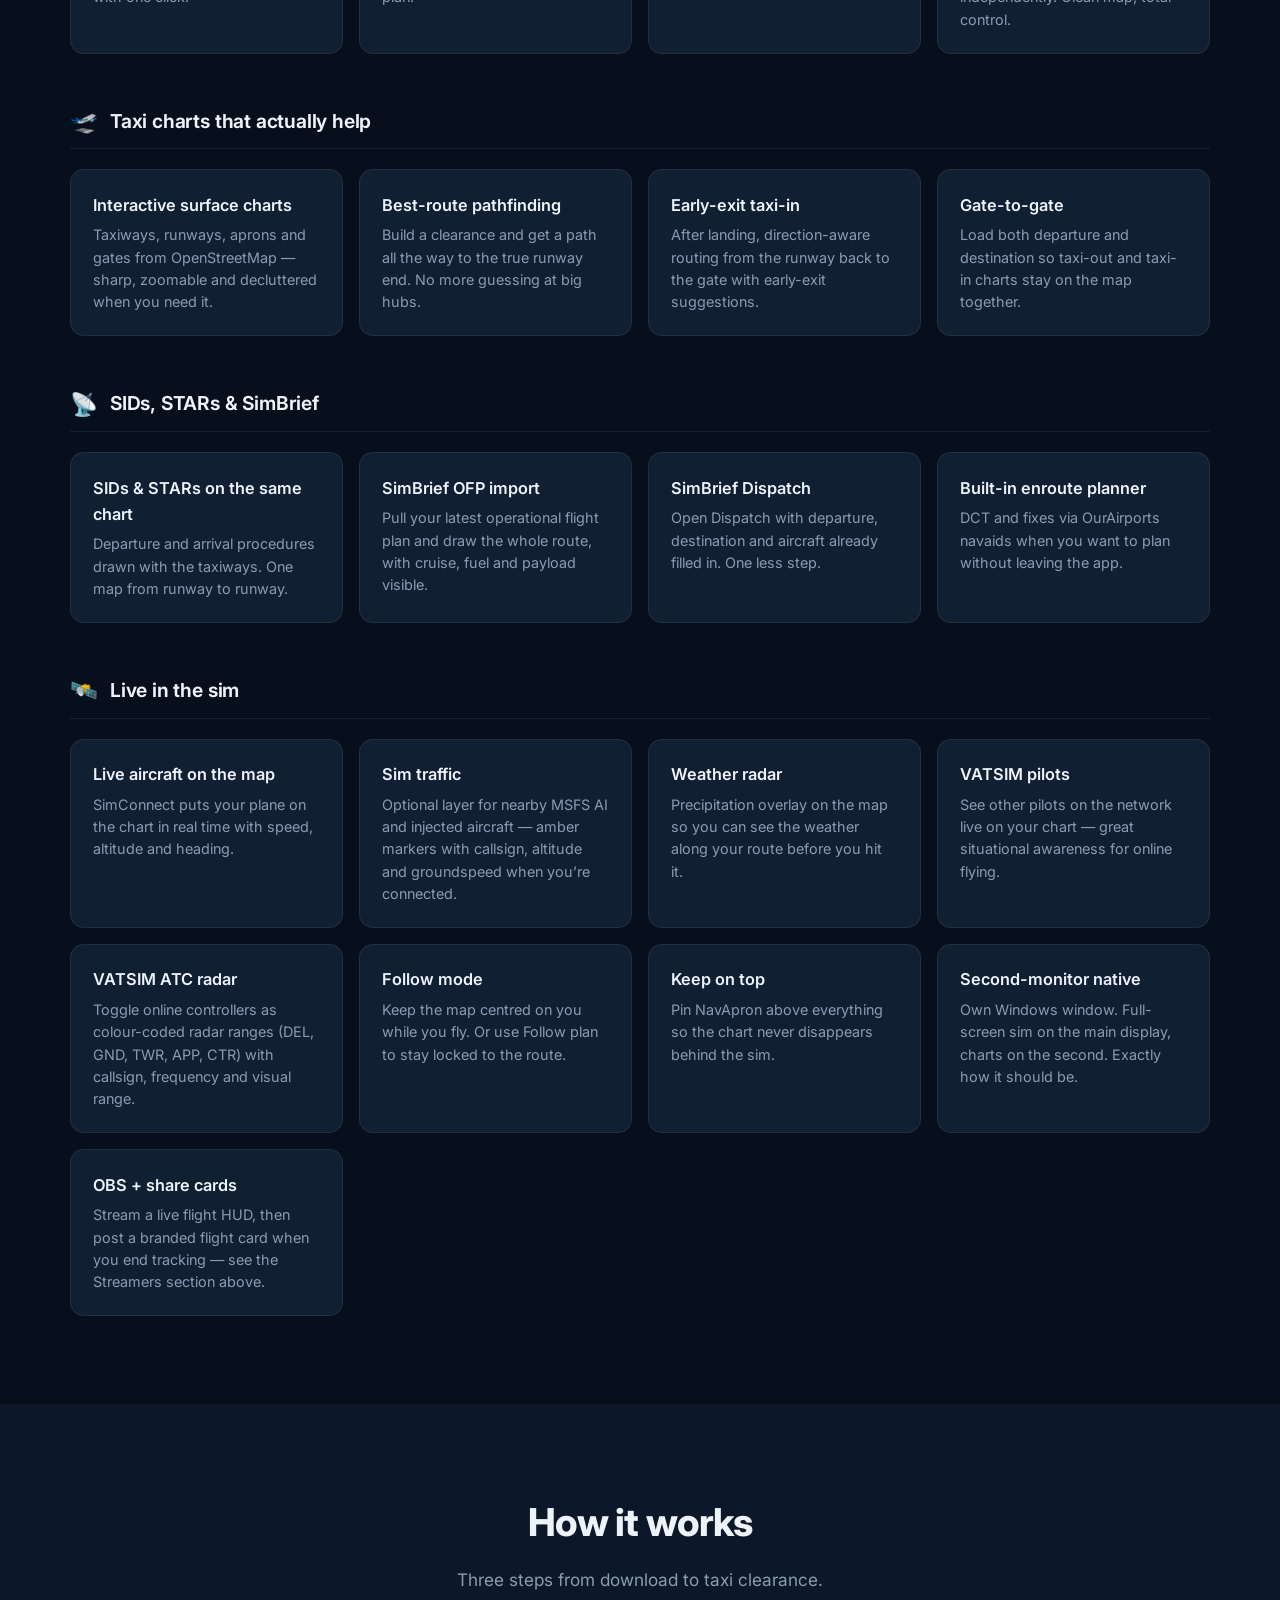
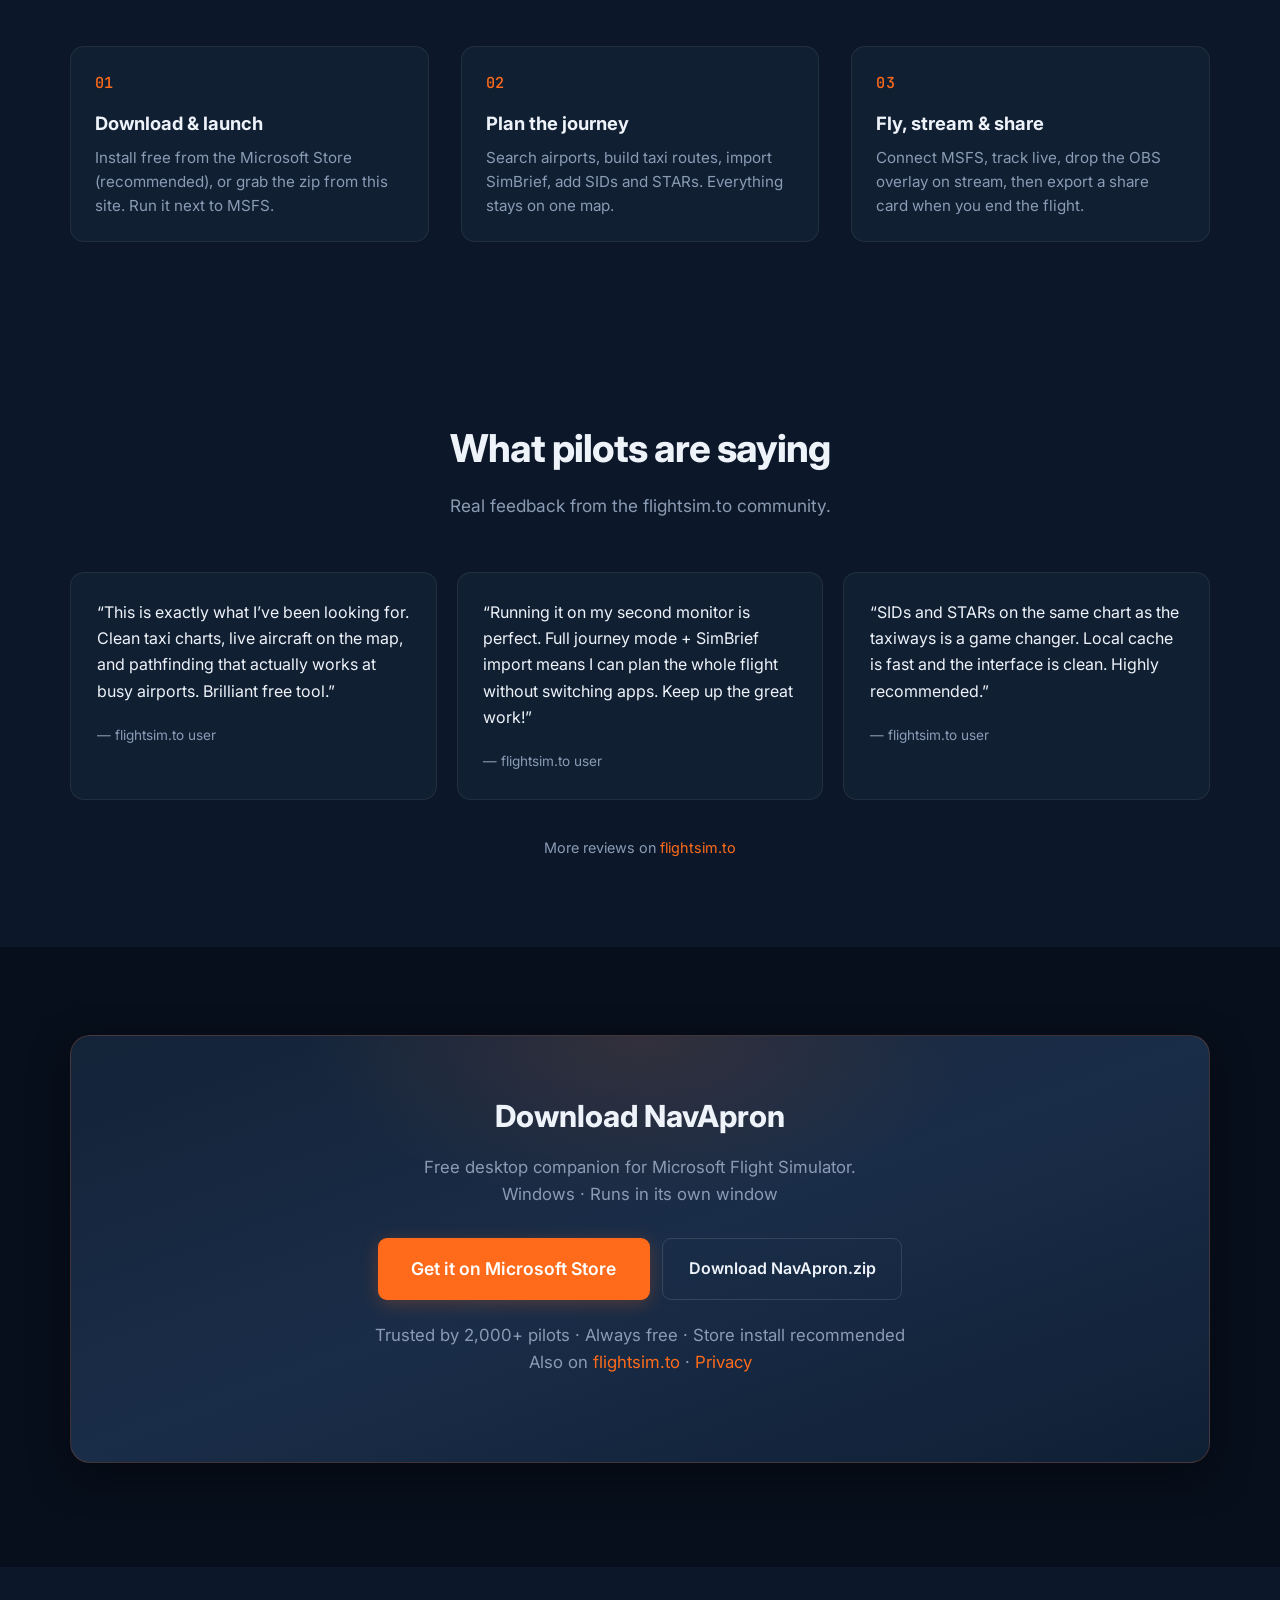
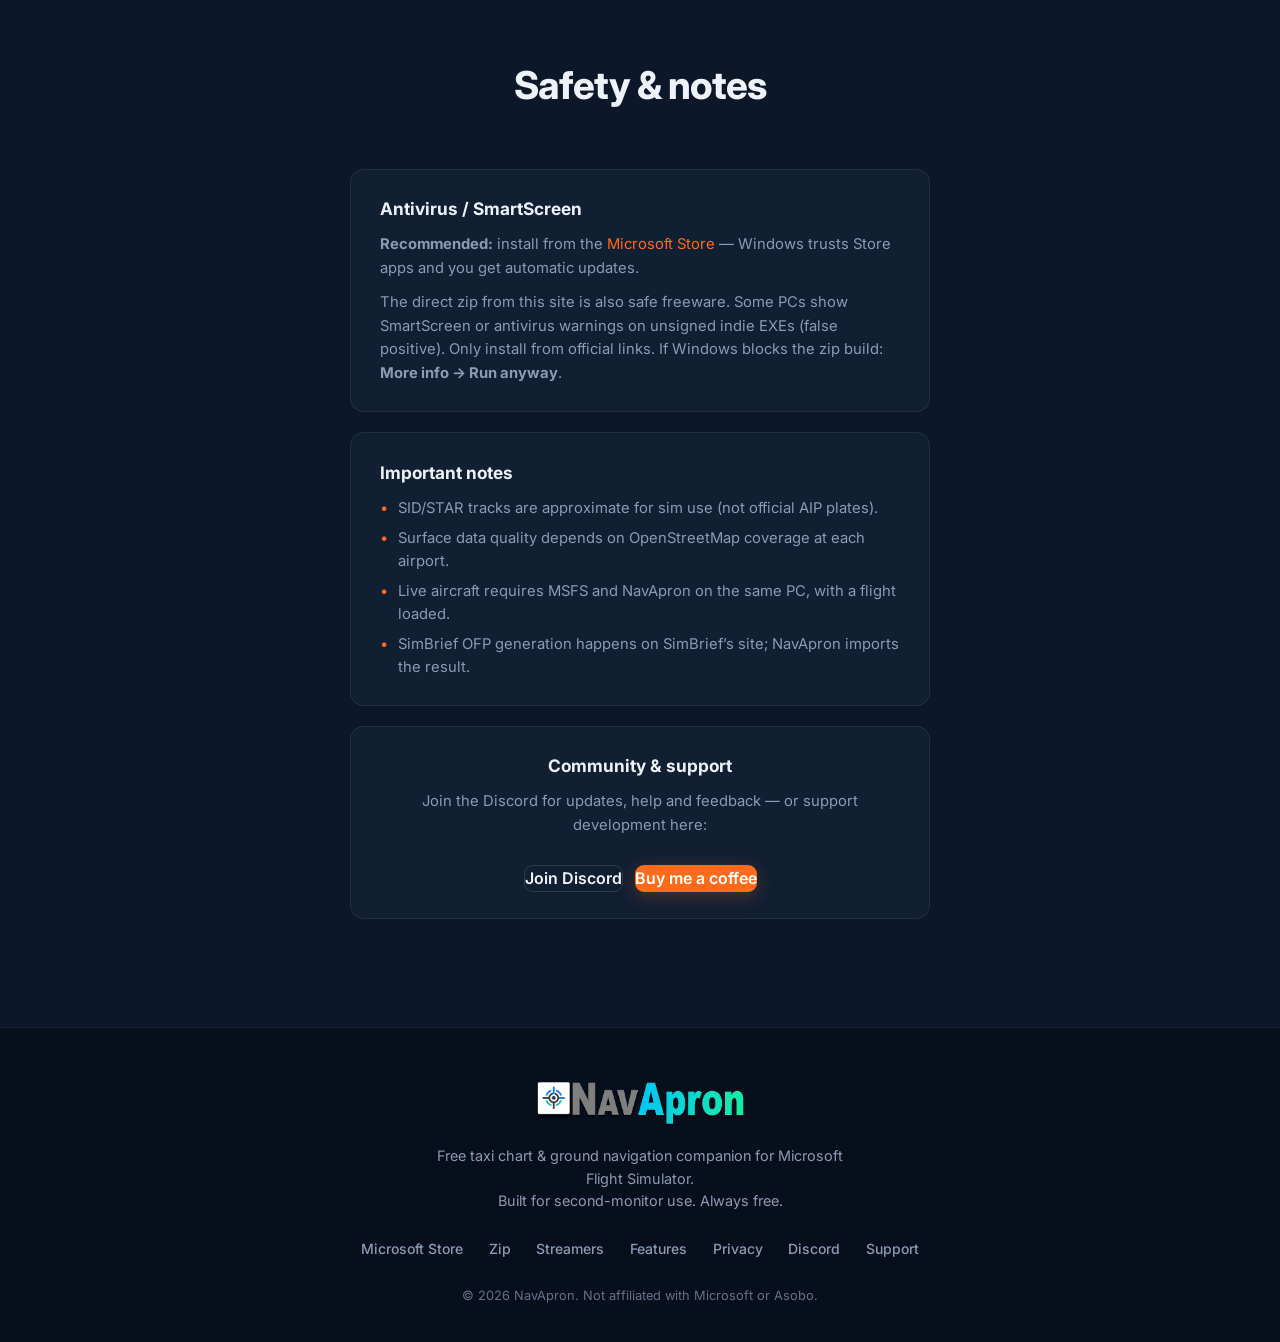
==== commit 3cc91dbb: "web" ====
--- a/index.html
+++ b/index.html
@@ -185,7 +185,7 @@
         <figure class="screenshot-week" id="screenshot-of-the-week">
           <div class="screenshot-week-badge">Screenshot of the week</div>
           <img
-            src="screenshot-of-the-week.png?v=3"
+            src="screenshot-of-the-week.png?v=4"
             alt="NavApron screenshot of the week"
             width="1600"
             height="1000"
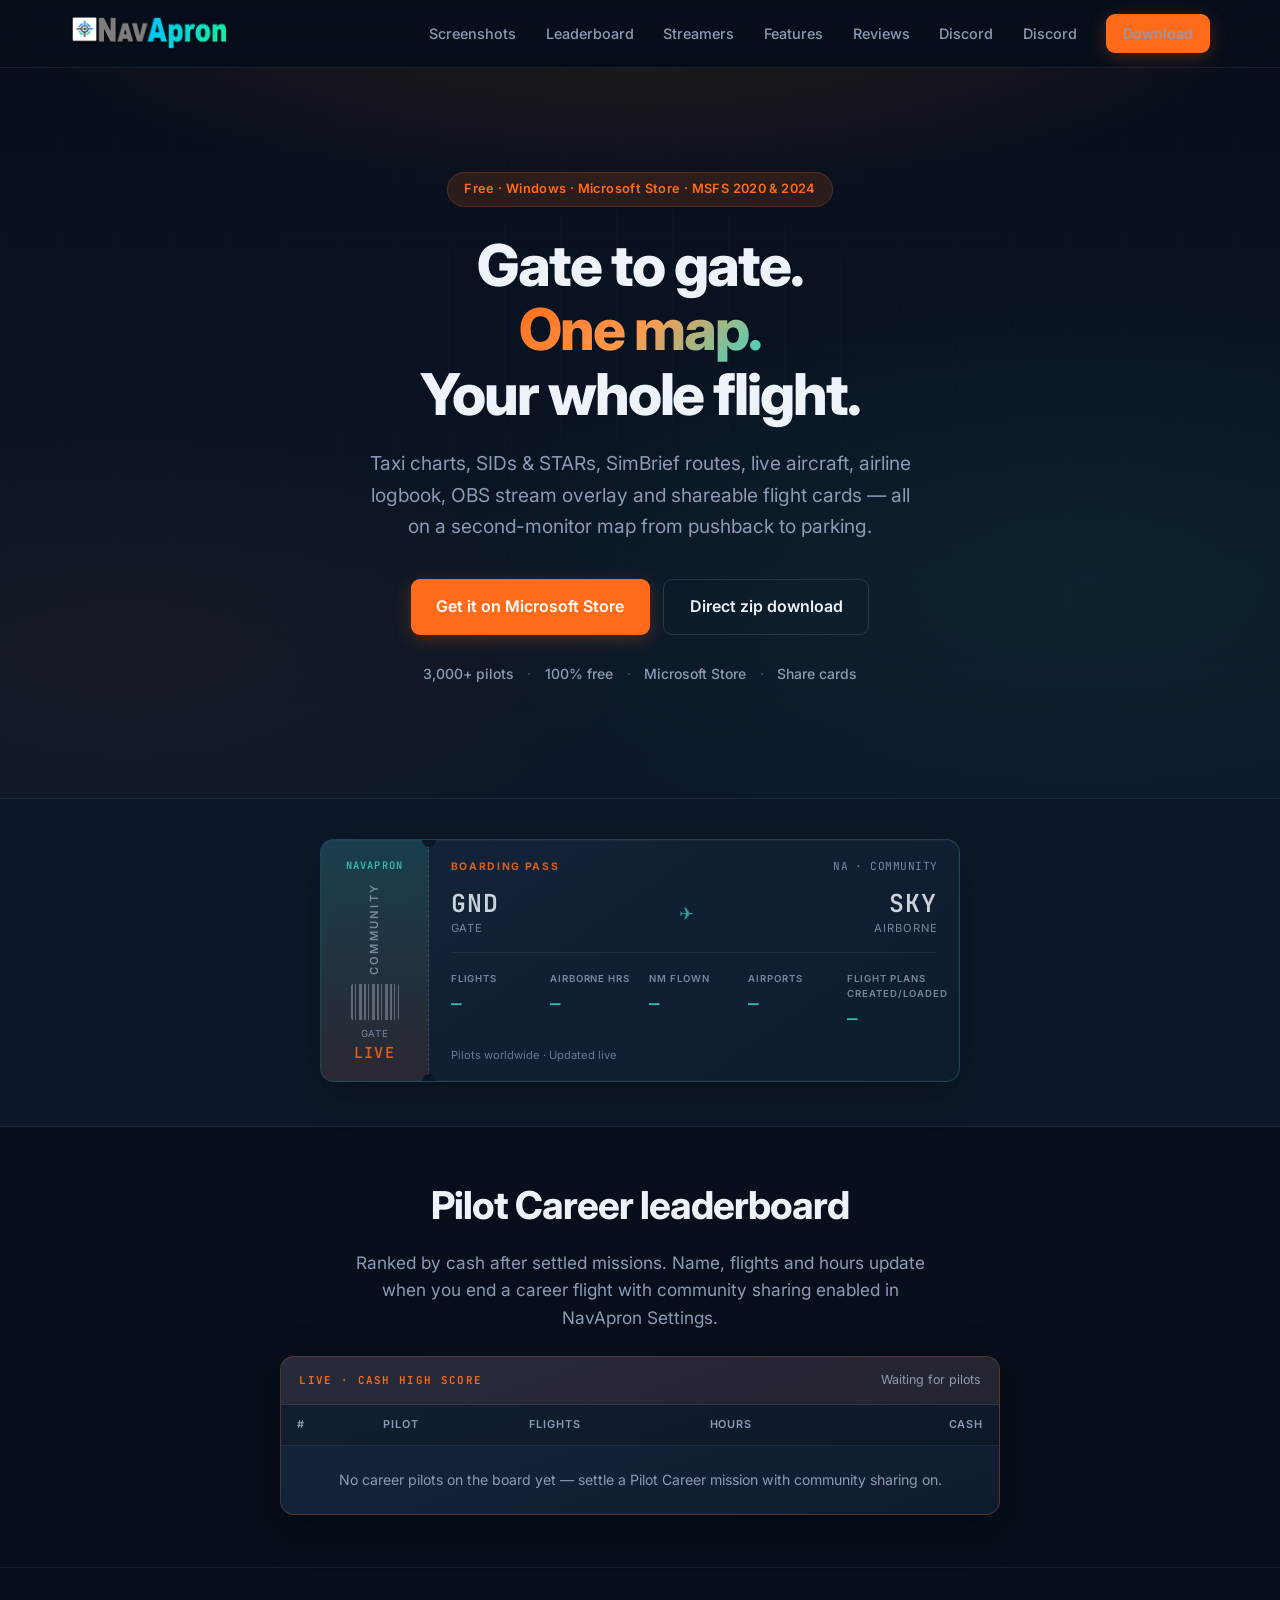
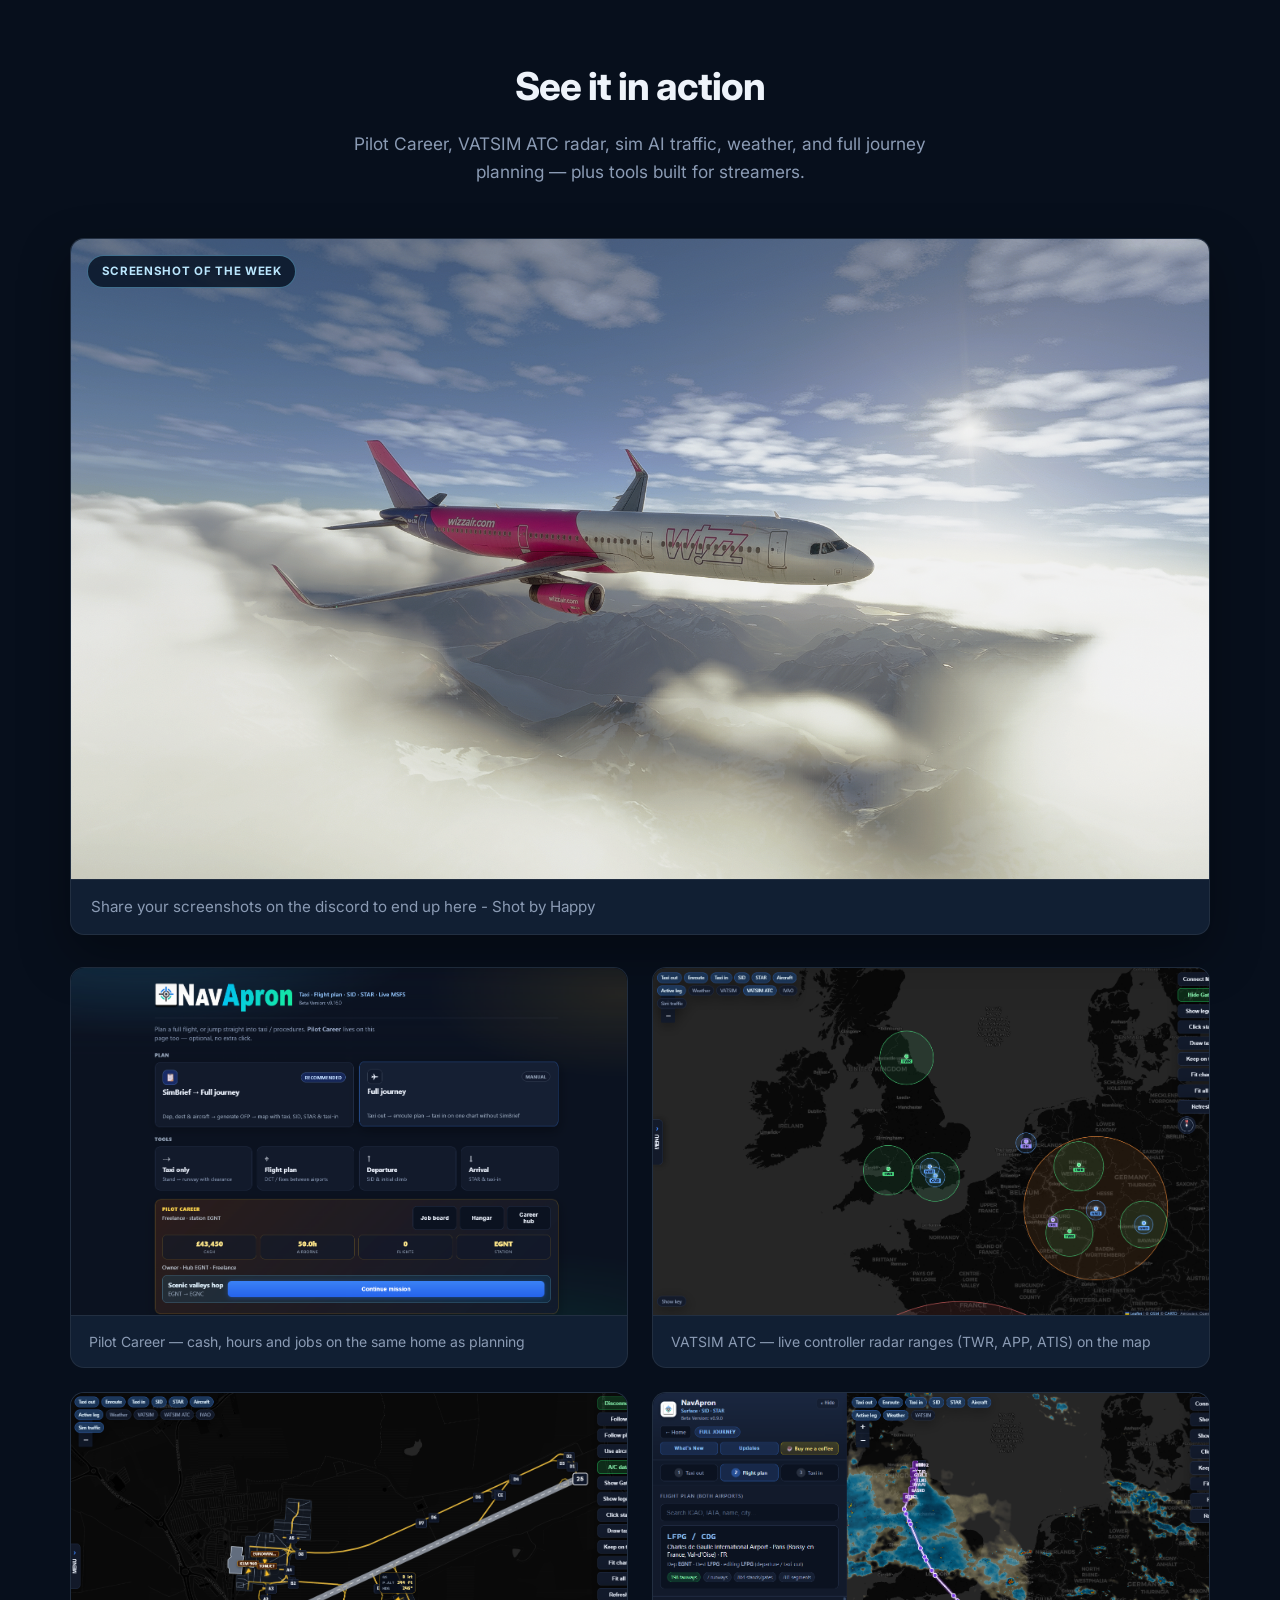
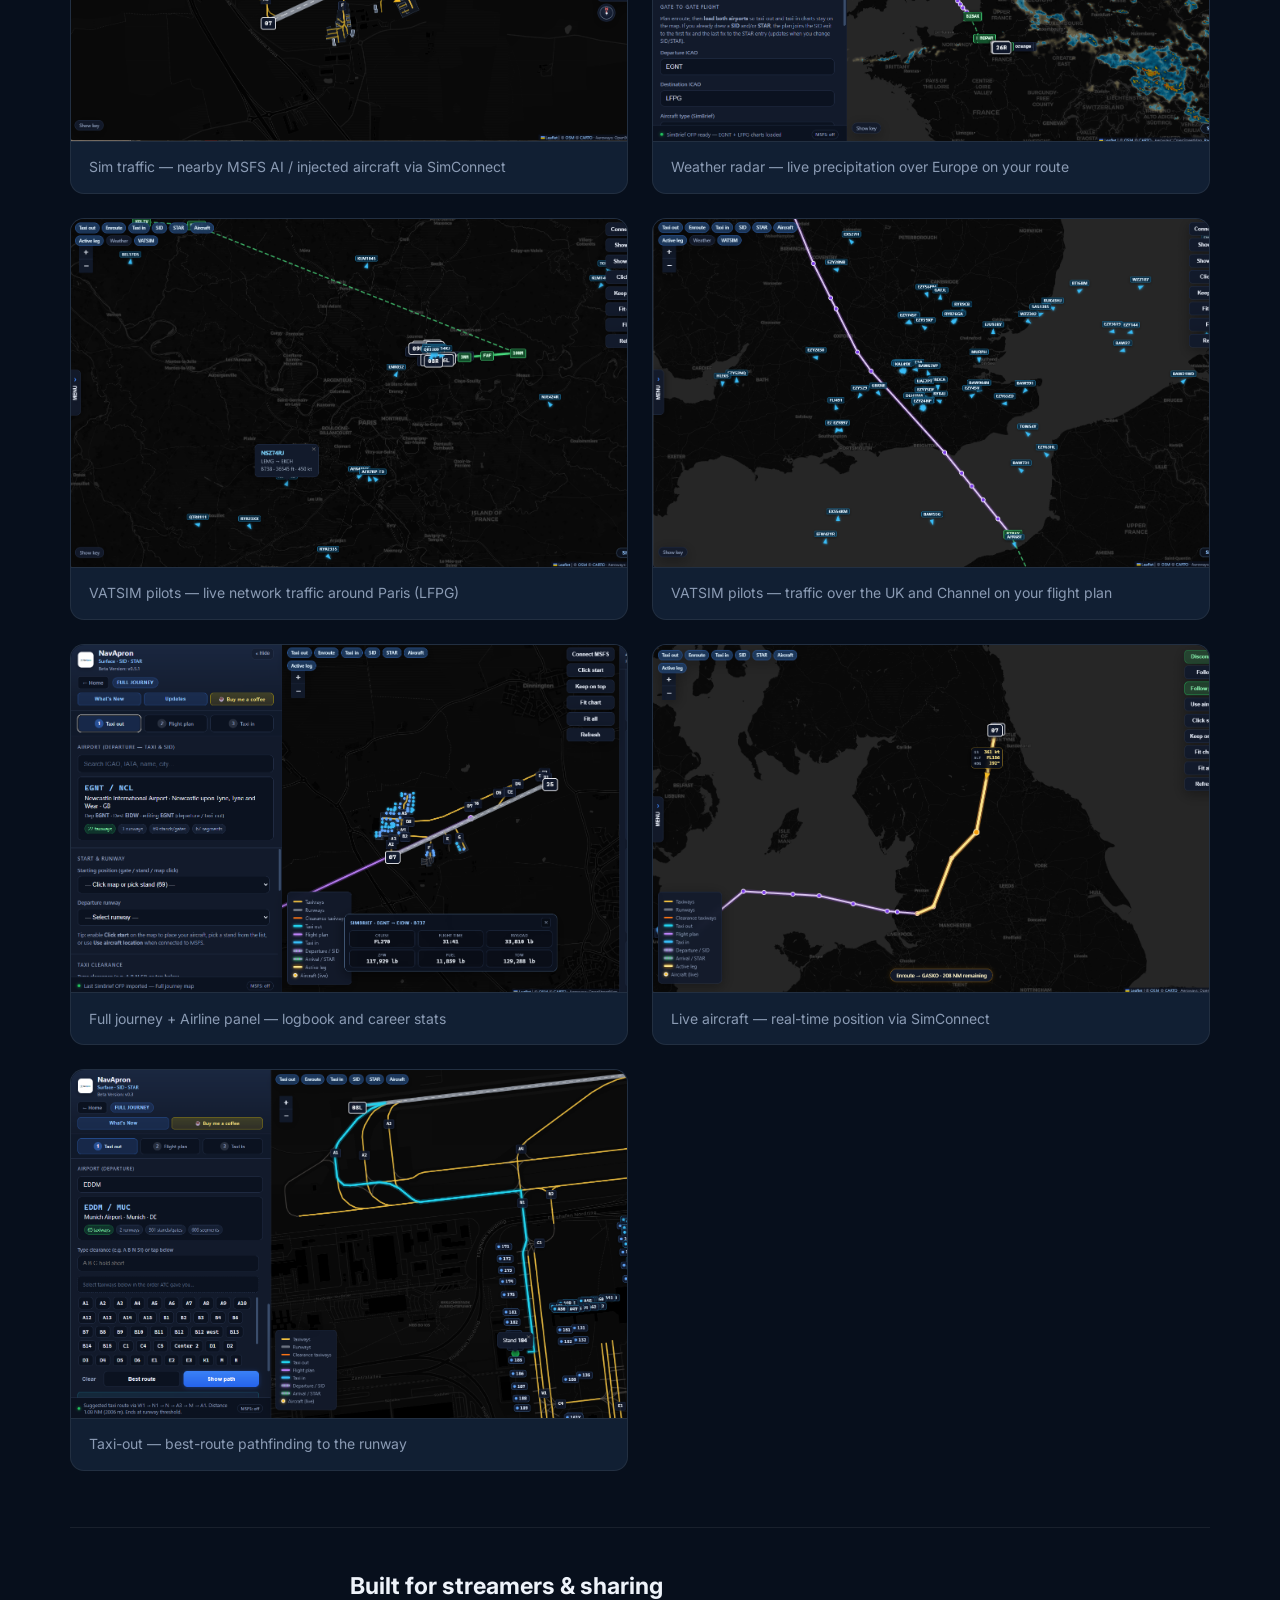
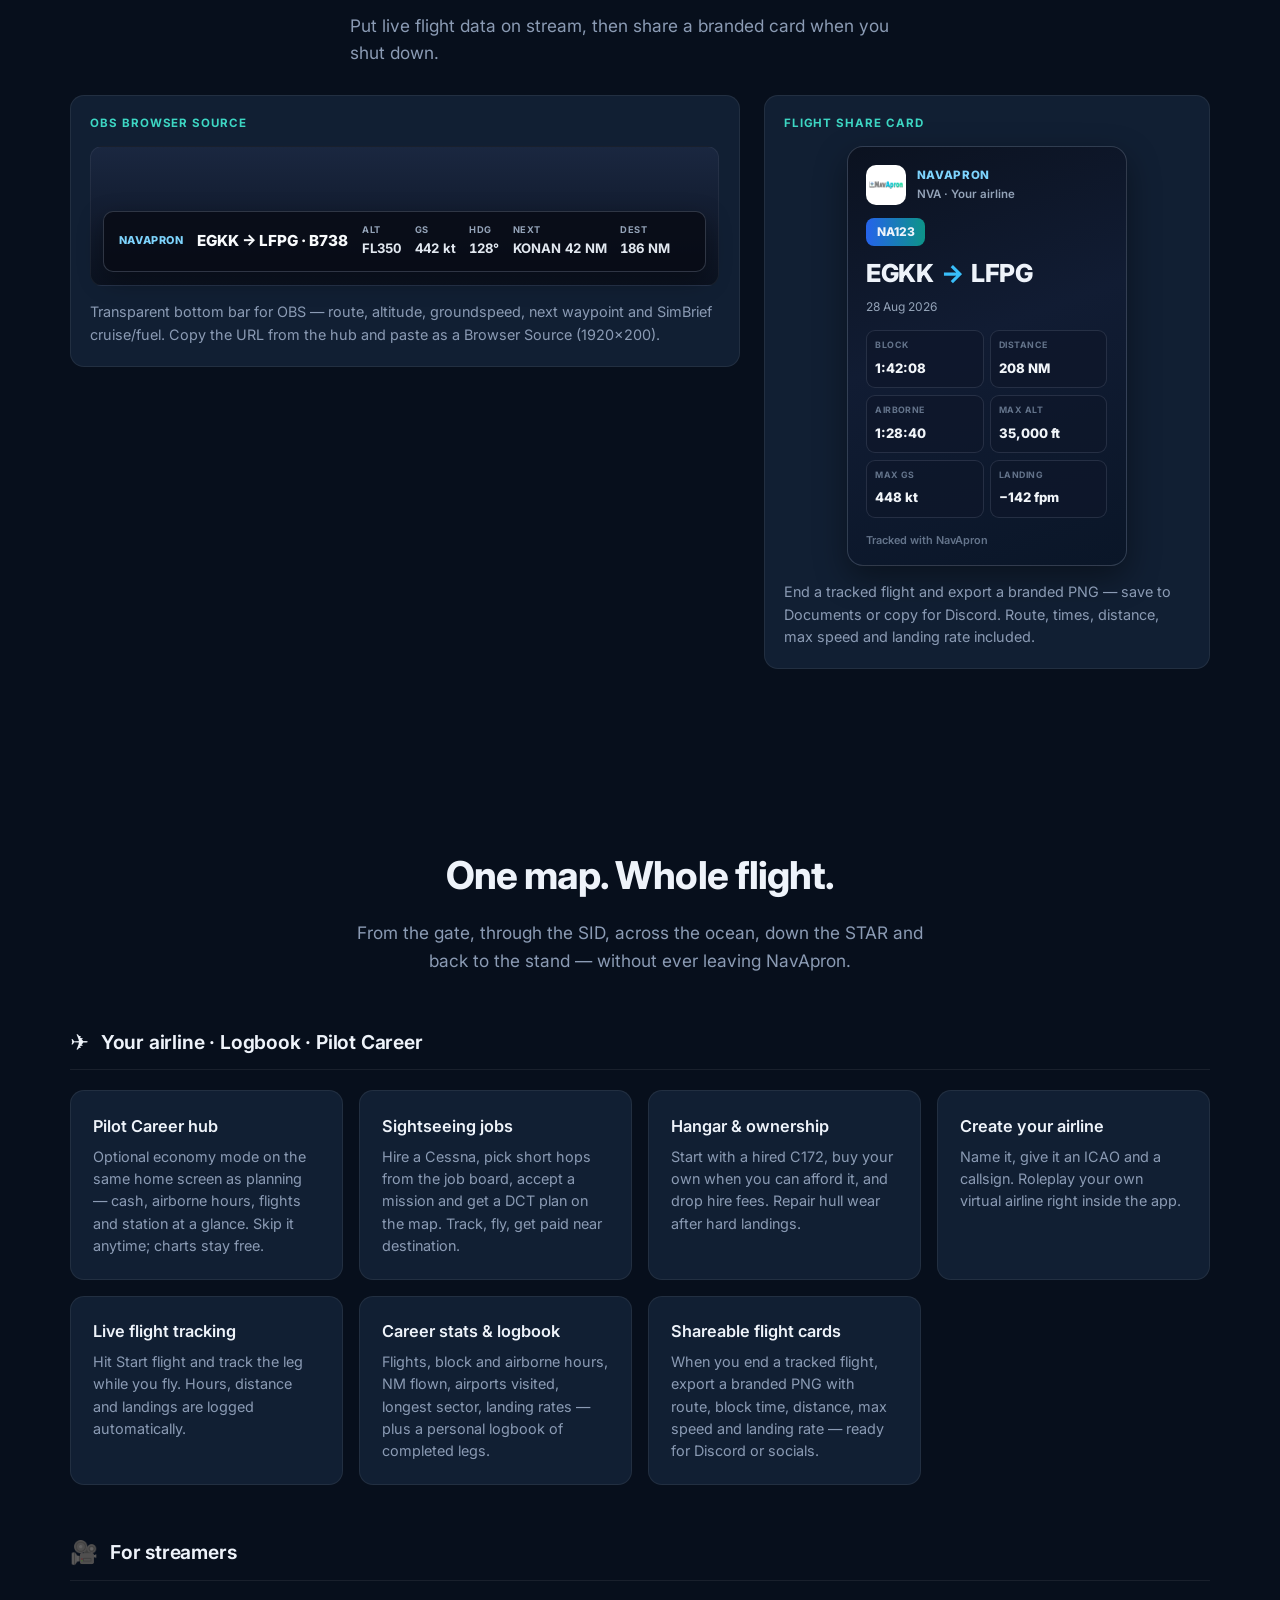
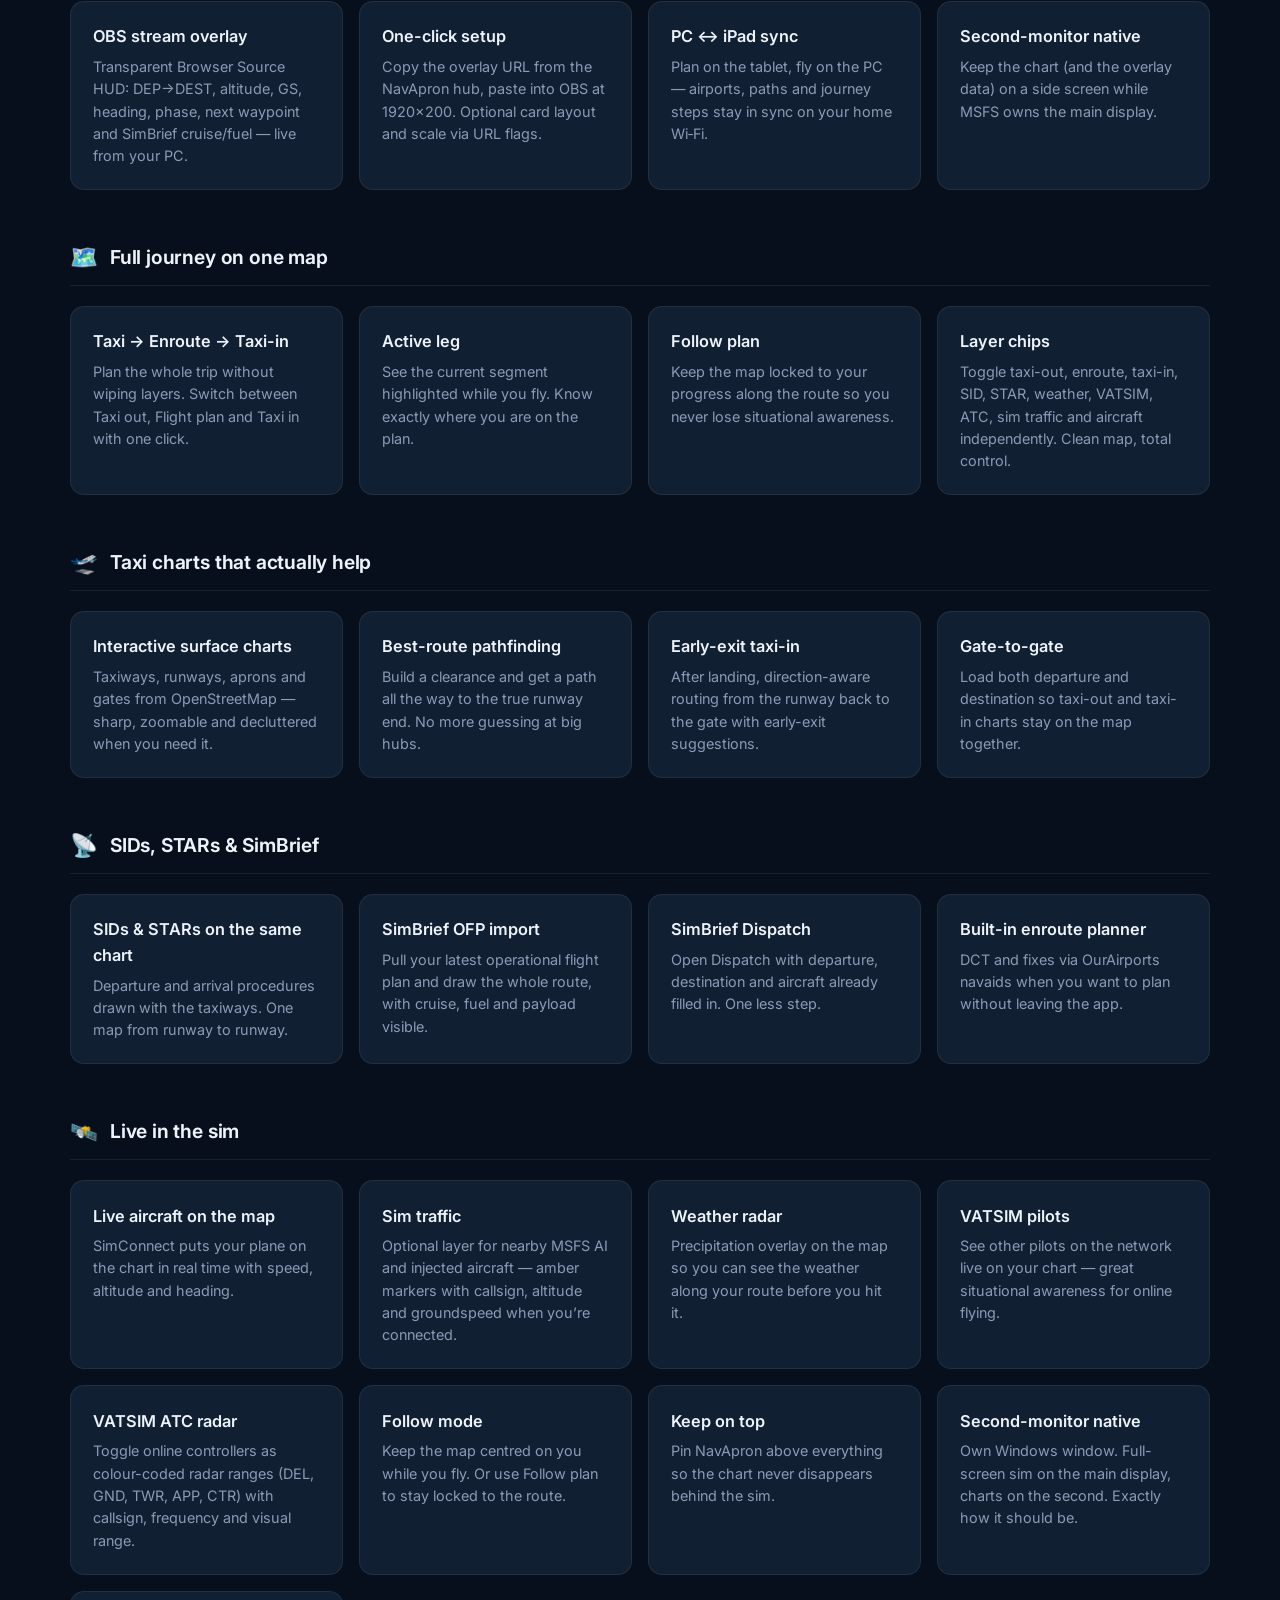
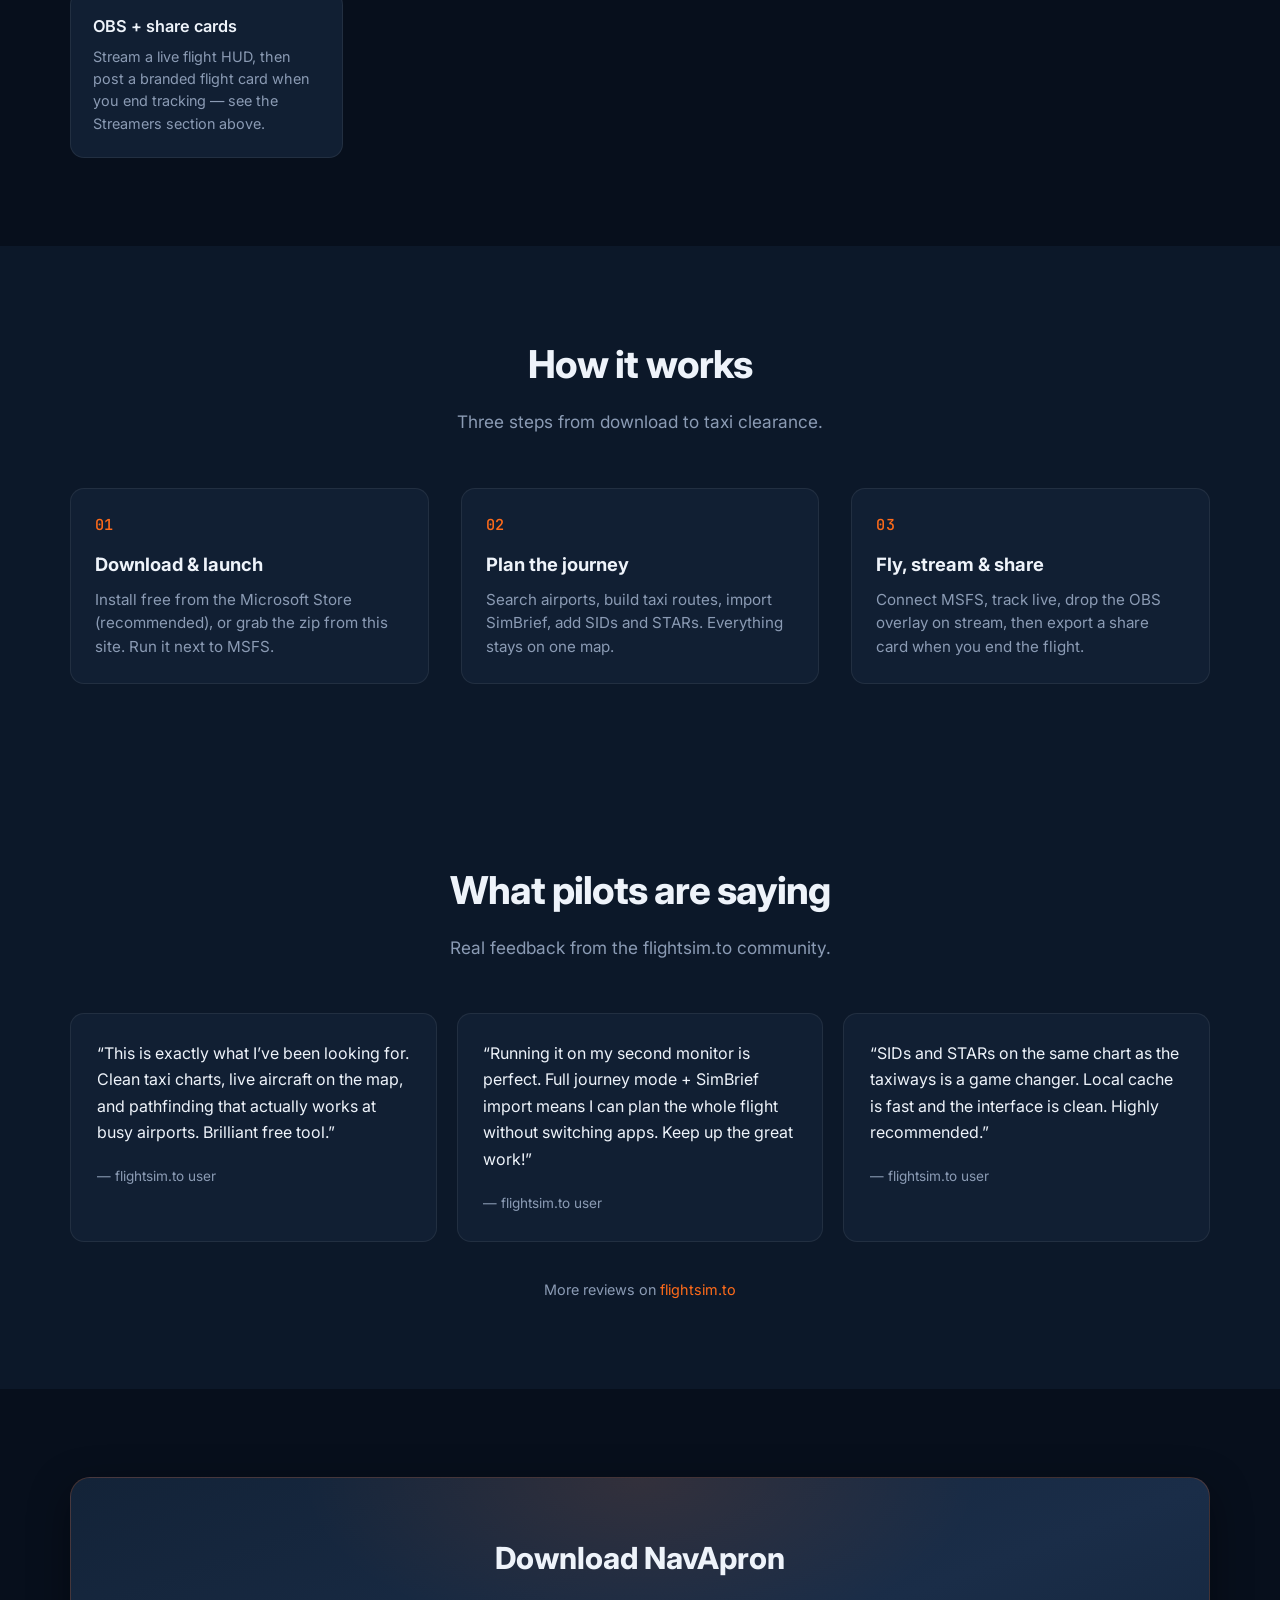
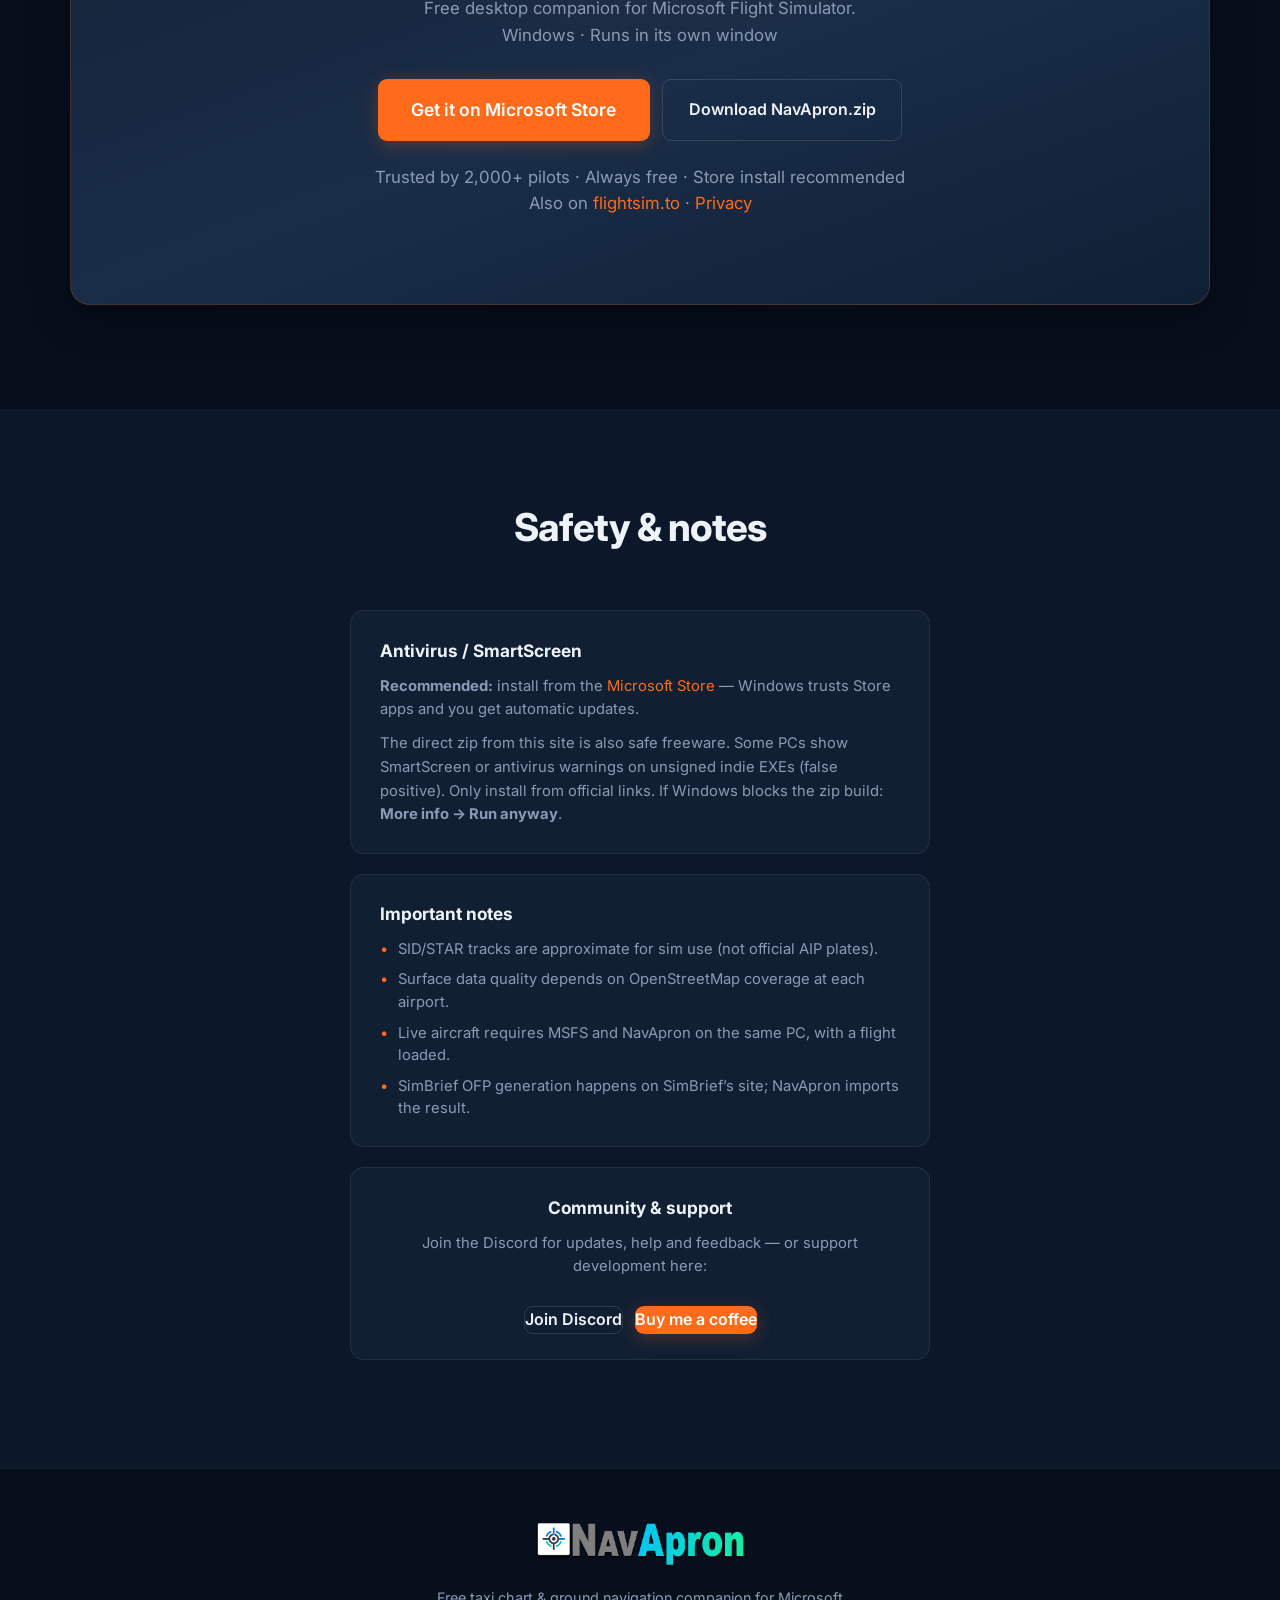
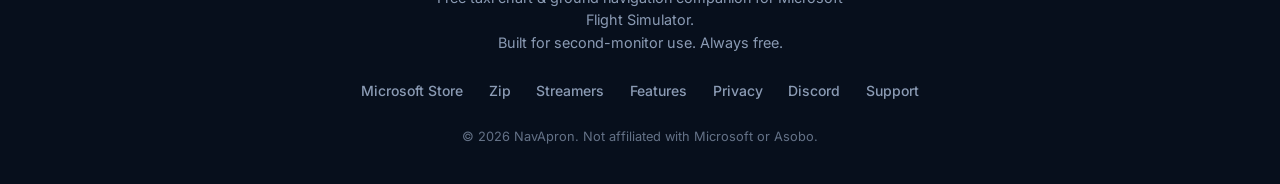
==== commit bec34e5b: "website" ====
--- a/index.html
+++ b/index.html
@@ -22,6 +22,7 @@
       </a>
       <nav class="nav" id="mainNav">
         <a href="#screenshots">Screenshots</a>
+        <a href="#leaderboard">Leaderboard</a>
         <a href="#streamers">Streamers</a>
         <a href="#features">Features</a>
         <a href="#testimonials">Reviews</a>
@@ -156,17 +157,112 @@
           var elS = document.getElementById("bp-status");
           if (elS) elS.textContent = "";
         }
+        function fillLeaderboard(rows) {
+          var body = document.getElementById("lb-body");
+          var status = document.getElementById("lb-status");
+          if (!body) return;
+          body.innerHTML = "";
+          if (!rows || !rows.length) {
+            body.innerHTML =
+              '<tr class="lb-empty"><td colspan="5">No career pilots on the board yet — settle a Pilot Career mission with community sharing on.</td></tr>';
+            if (status) status.textContent = "Waiting for pilots";
+            return;
+          }
+          rows.slice(0, 25).forEach(function (row, i) {
+            var tr = document.createElement("tr");
+            if (i === 0) tr.className = "lb-top";
+            var cash = Number(row.cash);
+            var hours = Number(row.hours != null ? row.hours : row.airborne_hours);
+            var flights = Number(row.flights || 0);
+            tr.innerHTML =
+              "<td class=\"lb-rank\">" + (i + 1) + "</td>" +
+              "<td class=\"lb-name\"></td>" +
+              "<td class=\"lb-num\">" + flights.toLocaleString() + "</td>" +
+              "<td class=\"lb-num\">" + (Number.isFinite(hours) ? hours.toLocaleString(undefined, { maximumFractionDigits: 1 }) : "—") + "</td>" +
+              "<td class=\"lb-cash\">" + (Number.isFinite(cash) ? "$" + Math.round(cash).toLocaleString() : "—") + "</td>";
+            tr.querySelector(".lb-name").textContent = String(row.name || "Pilot");
+            body.appendChild(tr);
+          });
+          if (status) status.textContent = rows.length + " pilots · sorted by cash";
+        }
+
+        function loadLeaderboard(fromStats) {
+          if (fromStats && Array.isArray(fromStats.leaderboard) && fromStats.leaderboard.length) {
+            fillLeaderboard(fromStats.leaderboard);
+            return;
+          }
+          fetch("https://navapron.com/api/stats/leaderboard.json")
+            .then(function (r) { return r.json(); })
+            .then(function (data) {
+              fillLeaderboard((data && data.leaderboard) || []);
+            })
+            .catch(function () {
+              fetch("https://navapron-stats.rob321launch.workers.dev/api/stats/leaderboard.json")
+                .then(function (r) { return r.json(); })
+                .then(function (data) {
+                  fillLeaderboard((data && data.leaderboard) || []);
+                })
+                .catch(function () {
+                  fillLeaderboard([]);
+                });
+            });
+        }
+
         fetch("https://navapron.com/api/stats.json")
           .then(function (r) { return r.json(); })
-          .then(fillStats)
+          .then(function (s) {
+            fillStats(s);
+            loadLeaderboard(s);
+          })
           .catch(function () {
             fetch("https://navapron-stats.rob321launch.workers.dev/api/stats.json")
               .then(function (r) { return r.json(); })
-              .then(fillStats)
-              .catch(fail);
+              .then(function (s) {
+                fillStats(s);
+                loadLeaderboard(s);
+              })
+              .catch(function () {
+                fail();
+                loadLeaderboard(null);
+              });
           });
       })();
     </script>
+
+    <!-- Pilot Career leaderboard -->
+    <section class="career-leaderboard" id="leaderboard">
+      <div class="container">
+        <div class="section-header">
+          <h2>Pilot Career leaderboard</h2>
+          <p>
+            Ranked by cash after settled missions. Name, flights and hours update when you end a career flight
+            with community sharing enabled in NavApron Settings.
+          </p>
+        </div>
+        <div class="lb-card">
+          <div class="lb-card-head">
+            <span class="lb-kicker">LIVE · CASH HIGH SCORE</span>
+            <span class="lb-status" id="lb-status">Loading…</span>
+          </div>
+          <div class="lb-table-wrap">
+            <table class="lb-table" aria-label="Pilot Career leaderboard">
+              <thead>
+                <tr>
+                  <th scope="col">#</th>
+                  <th scope="col">Pilot</th>
+                  <th scope="col">Flights</th>
+                  <th scope="col">Hours</th>
+                  <th scope="col">Cash</th>
+                </tr>
+              </thead>
+              <tbody id="lb-body">
+                <tr class="lb-empty"><td colspan="5">Loading leaderboard…</td></tr>
+              </tbody>
+            </table>
+          </div>
+        </div>
+      </div>
+    </section>
 
     <!-- Screenshots -->
     <section id="screenshots" class="section">
--- a/styles.css
+++ b/styles.css
@@ -306,6 +306,137 @@
   border-bottom: 1px solid var(--border);
 }
 
+/* ===== Pilot Career leaderboard ===== */
+.career-leaderboard {
+  padding: 3rem 0 3.25rem;
+  background: var(--bg);
+  border-bottom: 1px solid var(--border);
+}
+
+.career-leaderboard .section-header {
+  margin-bottom: 1.5rem;
+}
+
+.lb-card {
+  max-width: 720px;
+  margin-inline: auto;
+  background: linear-gradient(160deg, #15263d 0%, #0f1c30 100%);
+  border: 1px solid rgba(255, 107, 26, 0.28);
+  border-radius: var(--radius);
+  box-shadow: var(--shadow);
+  overflow: hidden;
+}
+
+.lb-card-head {
+  display: flex;
+  align-items: center;
+  justify-content: space-between;
+  gap: 1rem;
+  padding: 0.85rem 1.15rem;
+  border-bottom: 1px solid var(--border);
+  background: rgba(255, 107, 26, 0.08);
+}
+
+.lb-kicker {
+  font-family: var(--mono);
+  font-size: 0.68rem;
+  font-weight: 600;
+  letter-spacing: 0.12em;
+  color: var(--accent);
+}
+
+.lb-status {
+  font-size: 0.78rem;
+  color: var(--text-muted);
+}
+
+.lb-table-wrap {
+  overflow-x: auto;
+}
+
+.lb-table {
+  width: 100%;
+  border-collapse: collapse;
+  font-size: 0.92rem;
+}
+
+.lb-table th,
+.lb-table td {
+  padding: 0.7rem 1rem;
+  text-align: left;
+  border-bottom: 1px solid rgba(255, 255, 255, 0.06);
+}
+
+.lb-table th {
+  font-size: 0.68rem;
+  font-weight: 600;
+  letter-spacing: 0.08em;
+  text-transform: uppercase;
+  color: var(--text-muted);
+  background: rgba(0, 0, 0, 0.18);
+}
+
+.lb-table tbody tr:last-child td {
+  border-bottom: none;
+}
+
+.lb-table tbody tr:hover td {
+  background: rgba(255, 255, 255, 0.03);
+}
+
+.lb-table tr.lb-top td {
+  background: rgba(255, 107, 26, 0.1);
+}
+
+.lb-rank {
+  font-family: var(--mono);
+  color: var(--text-muted);
+  width: 2.5rem;
+}
+
+.lb-top .lb-rank {
+  color: var(--accent);
+  font-weight: 700;
+}
+
+.lb-name {
+  font-weight: 600;
+  color: var(--text);
+}
+
+.lb-num {
+  font-family: var(--mono);
+  color: var(--text-muted);
+}
+
+.lb-cash {
+  font-family: var(--mono);
+  font-weight: 700;
+  color: var(--cyan);
+  text-align: right;
+}
+
+.lb-table th:last-child,
+.lb-table td.lb-cash {
+  text-align: right;
+}
+
+.lb-empty td {
+  text-align: center;
+  color: var(--text-muted);
+  padding: 1.5rem 1rem;
+  font-size: 0.88rem;
+  line-height: 1.45;
+}
+
+@media (max-width: 640px) {
+  .lb-table th,
+  .lb-table td {
+    padding: 0.6rem 0.7rem;
+    font-size: 0.84rem;
+  }
+}
+
 .boarding-pass {
   display: flex;
   max-width: 640px;
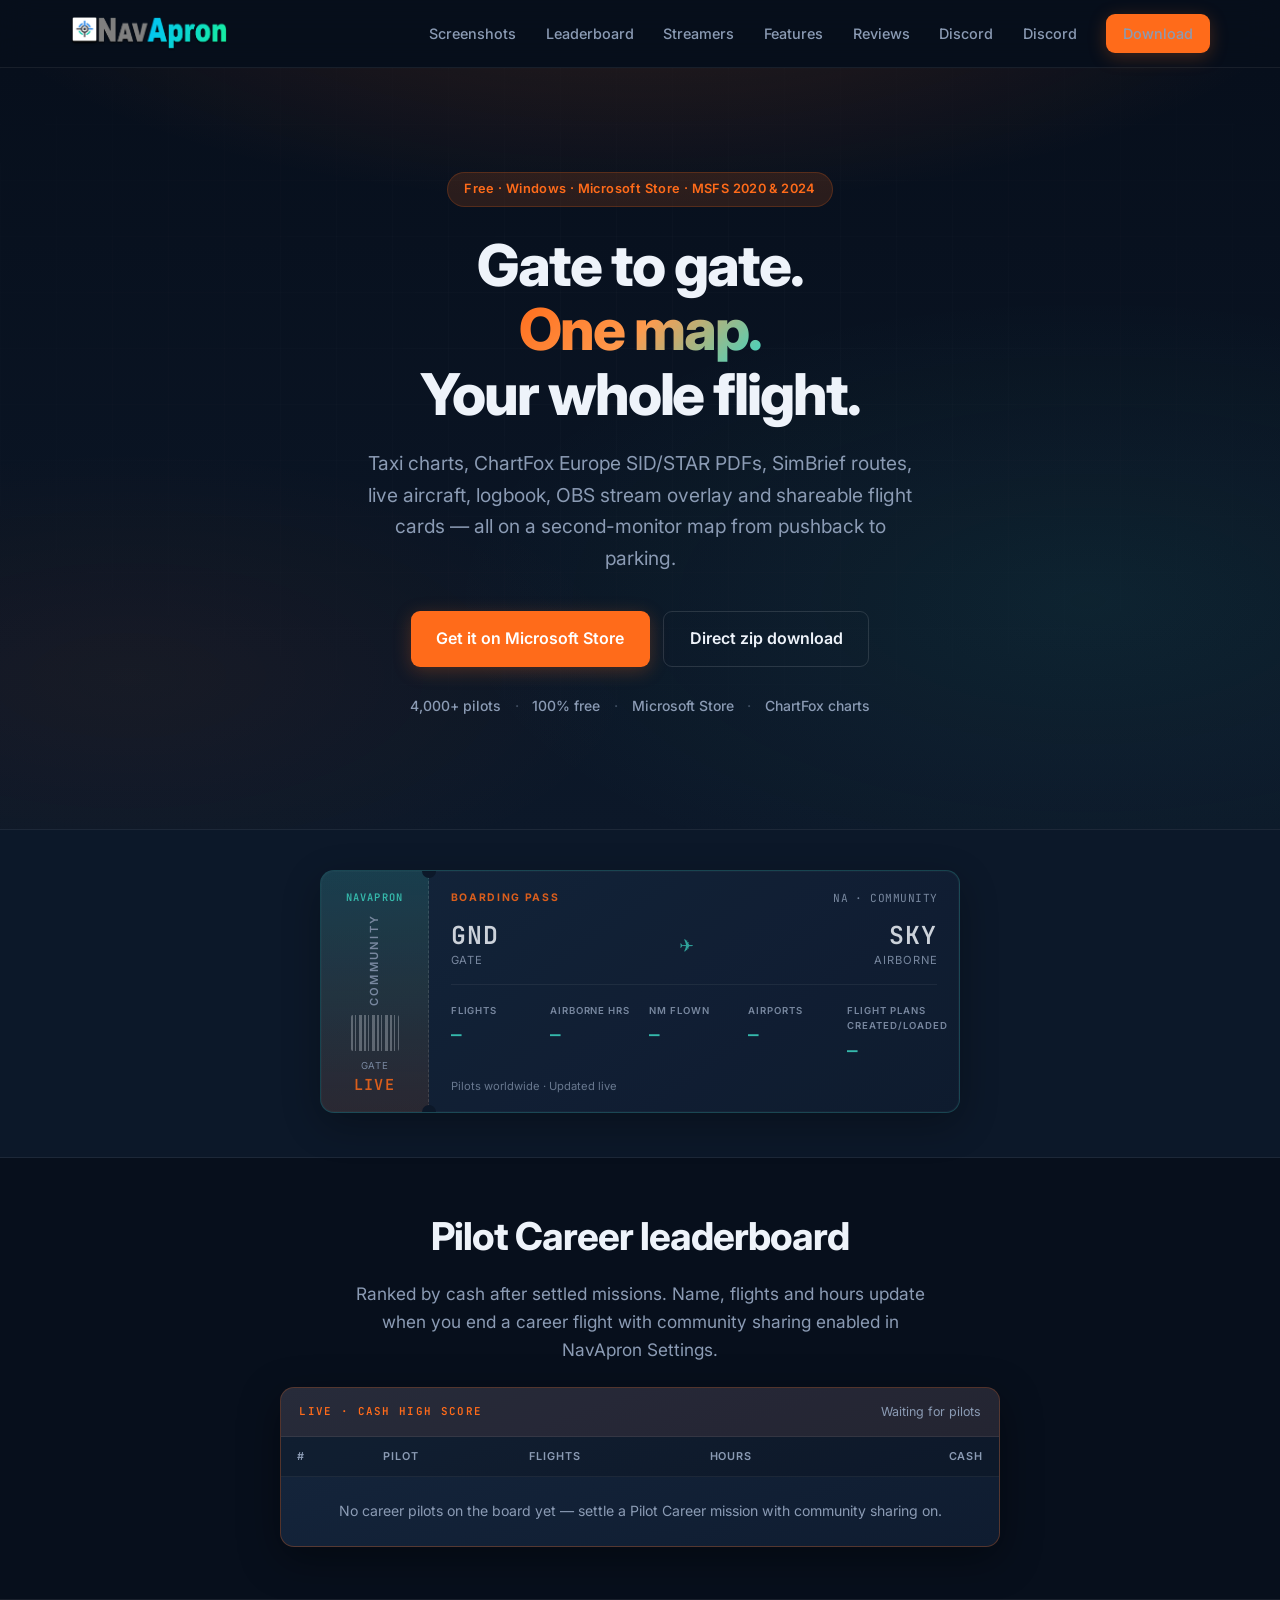
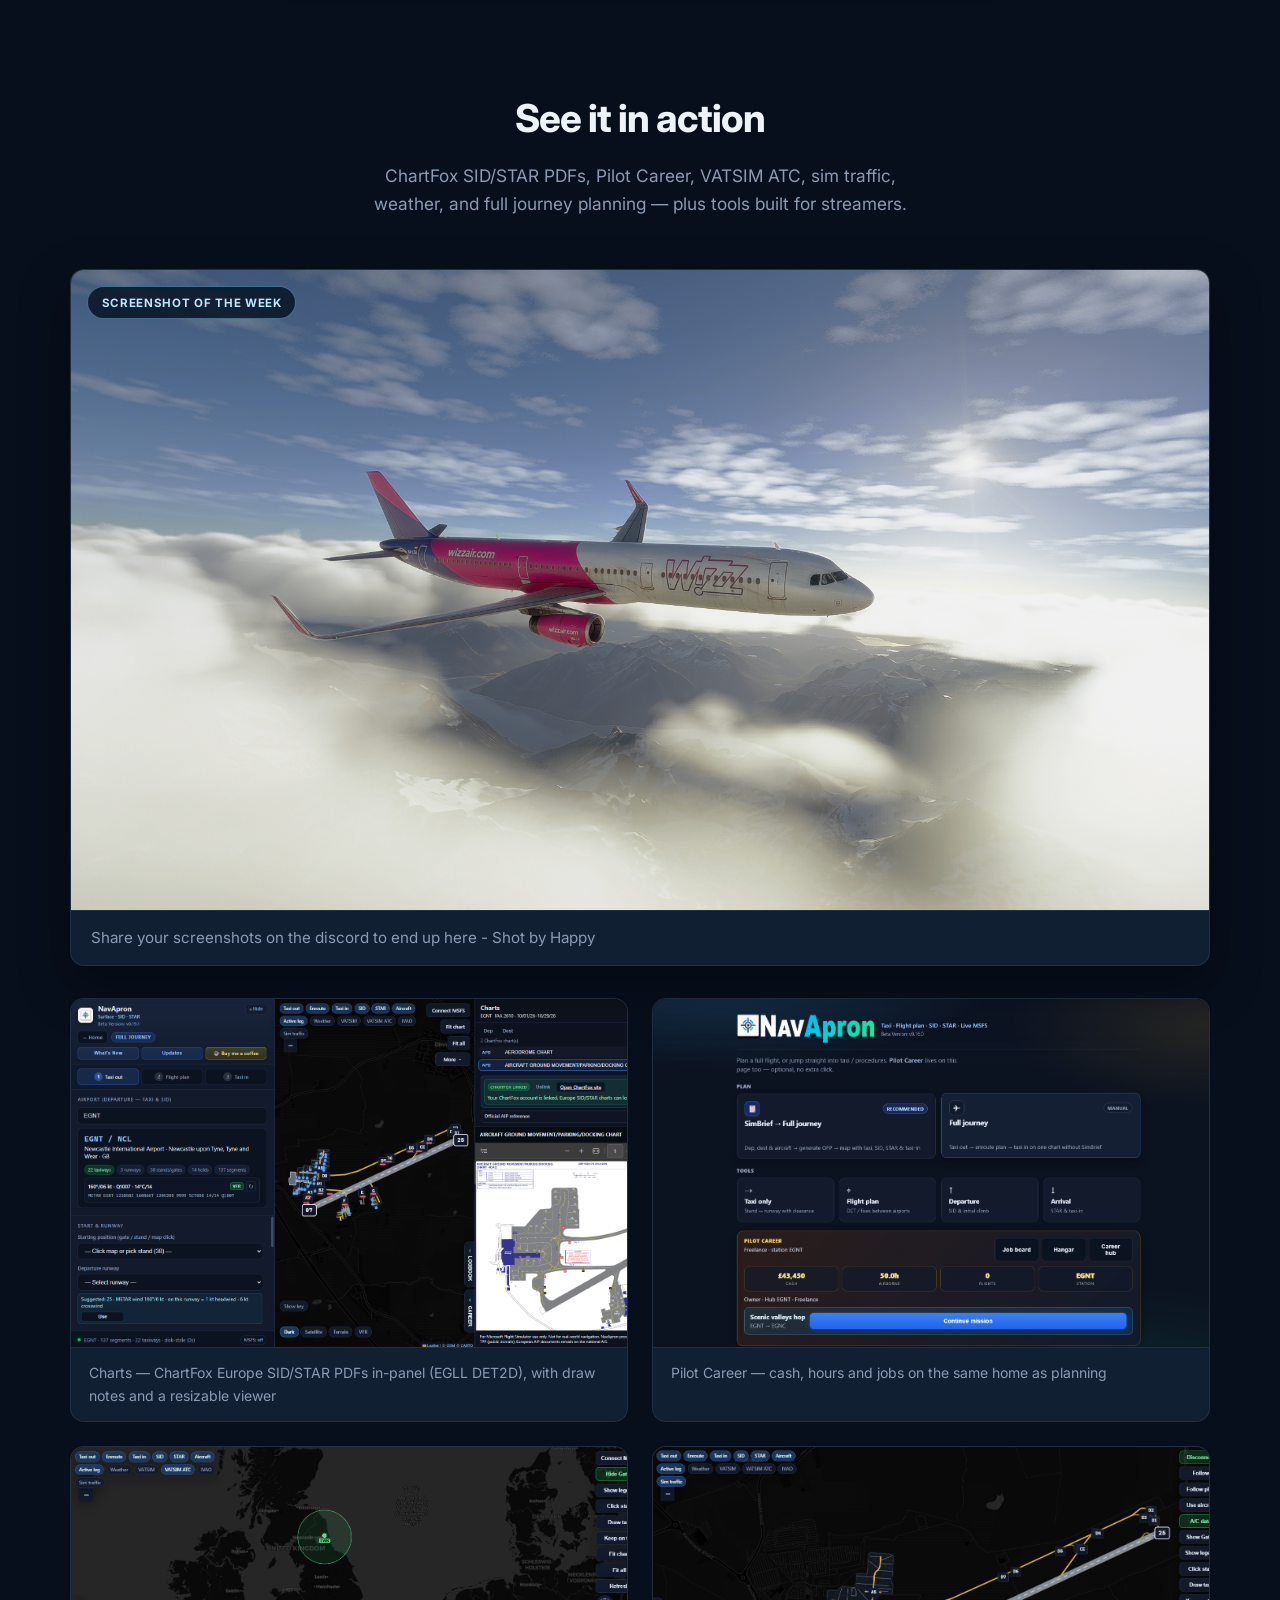
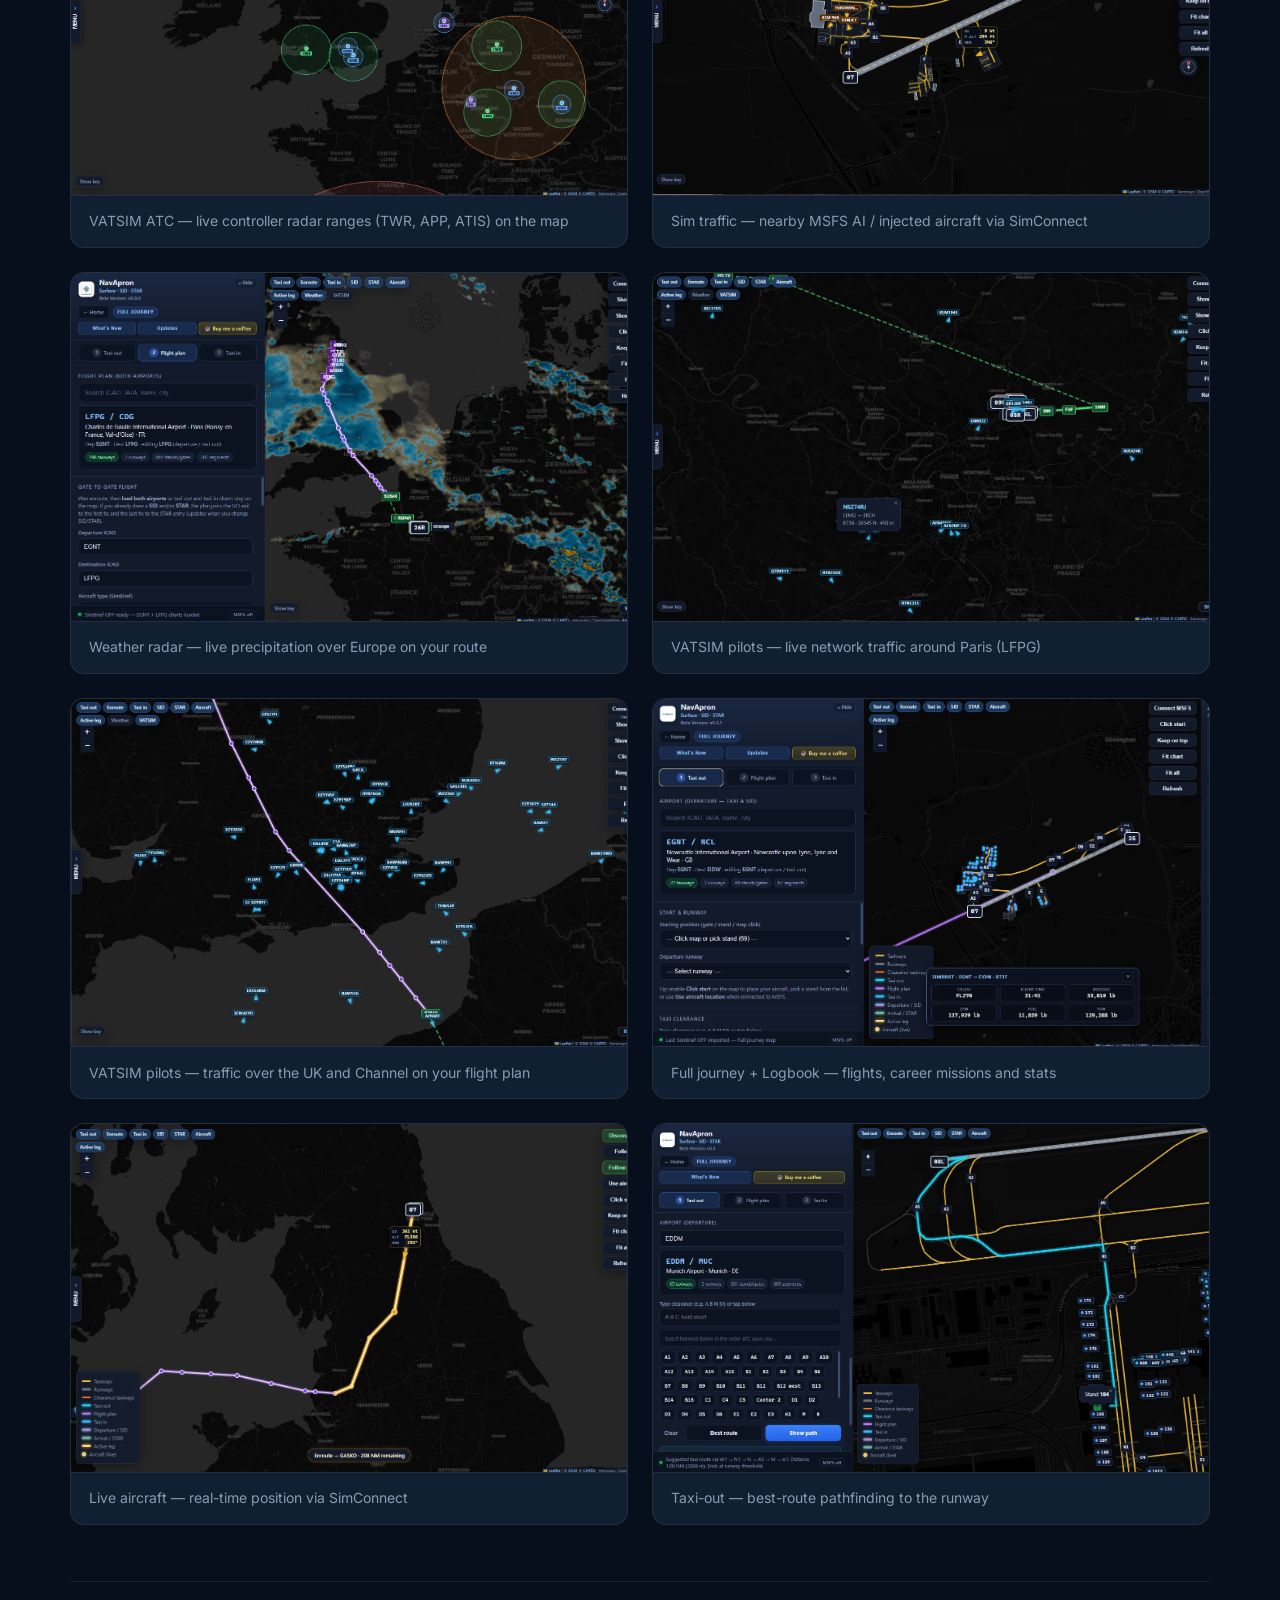
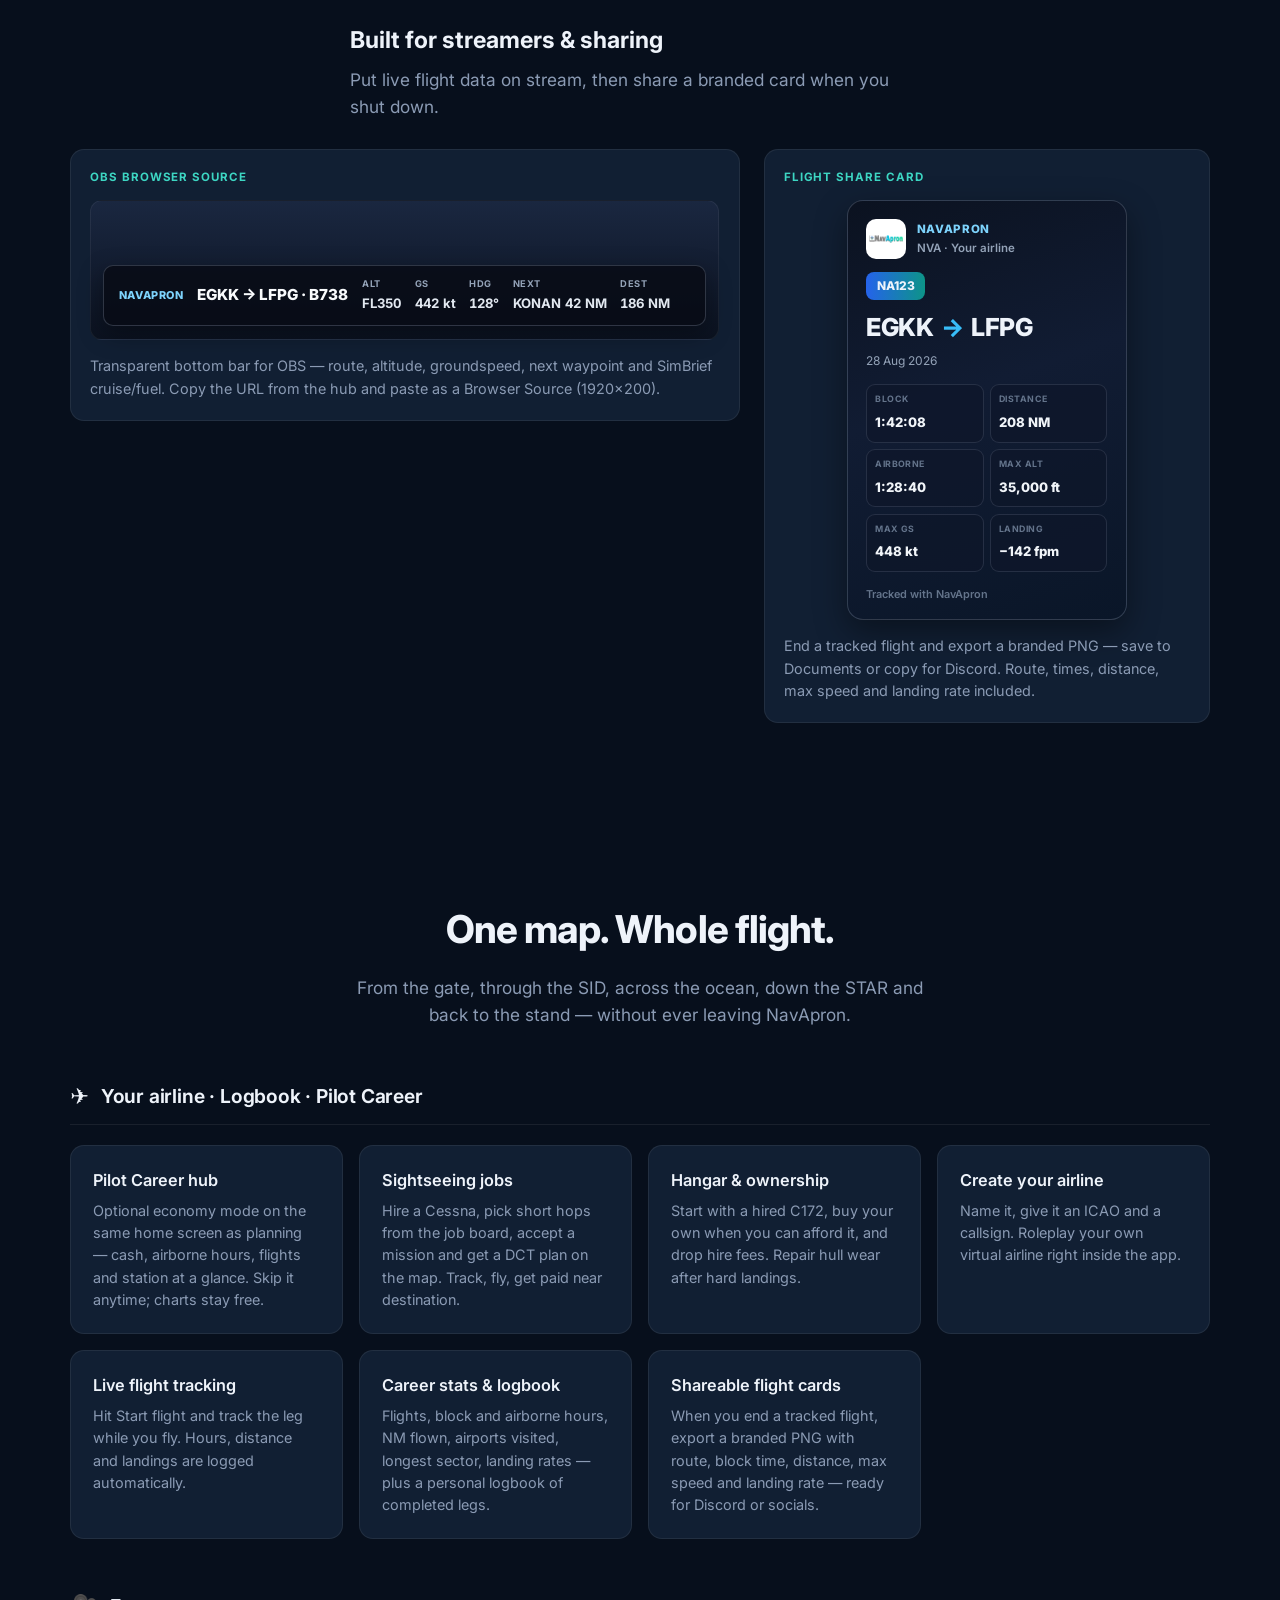
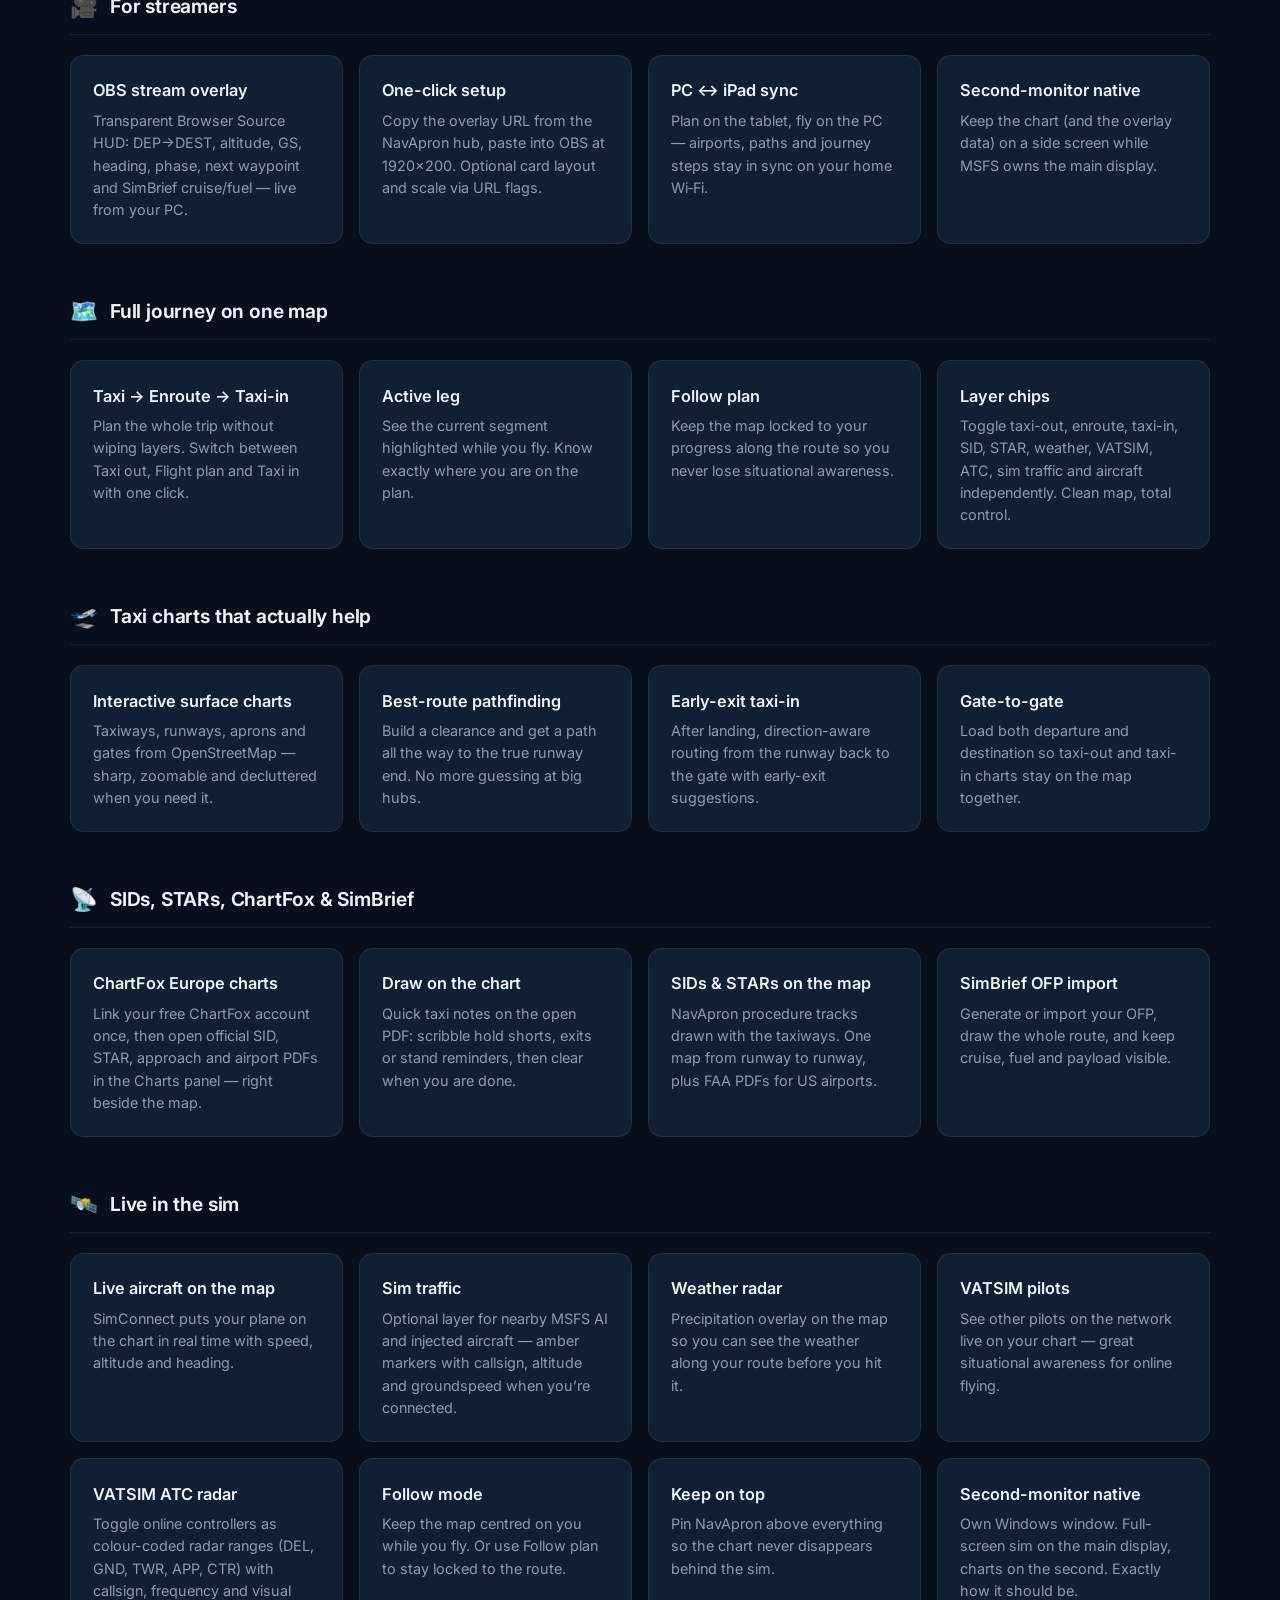
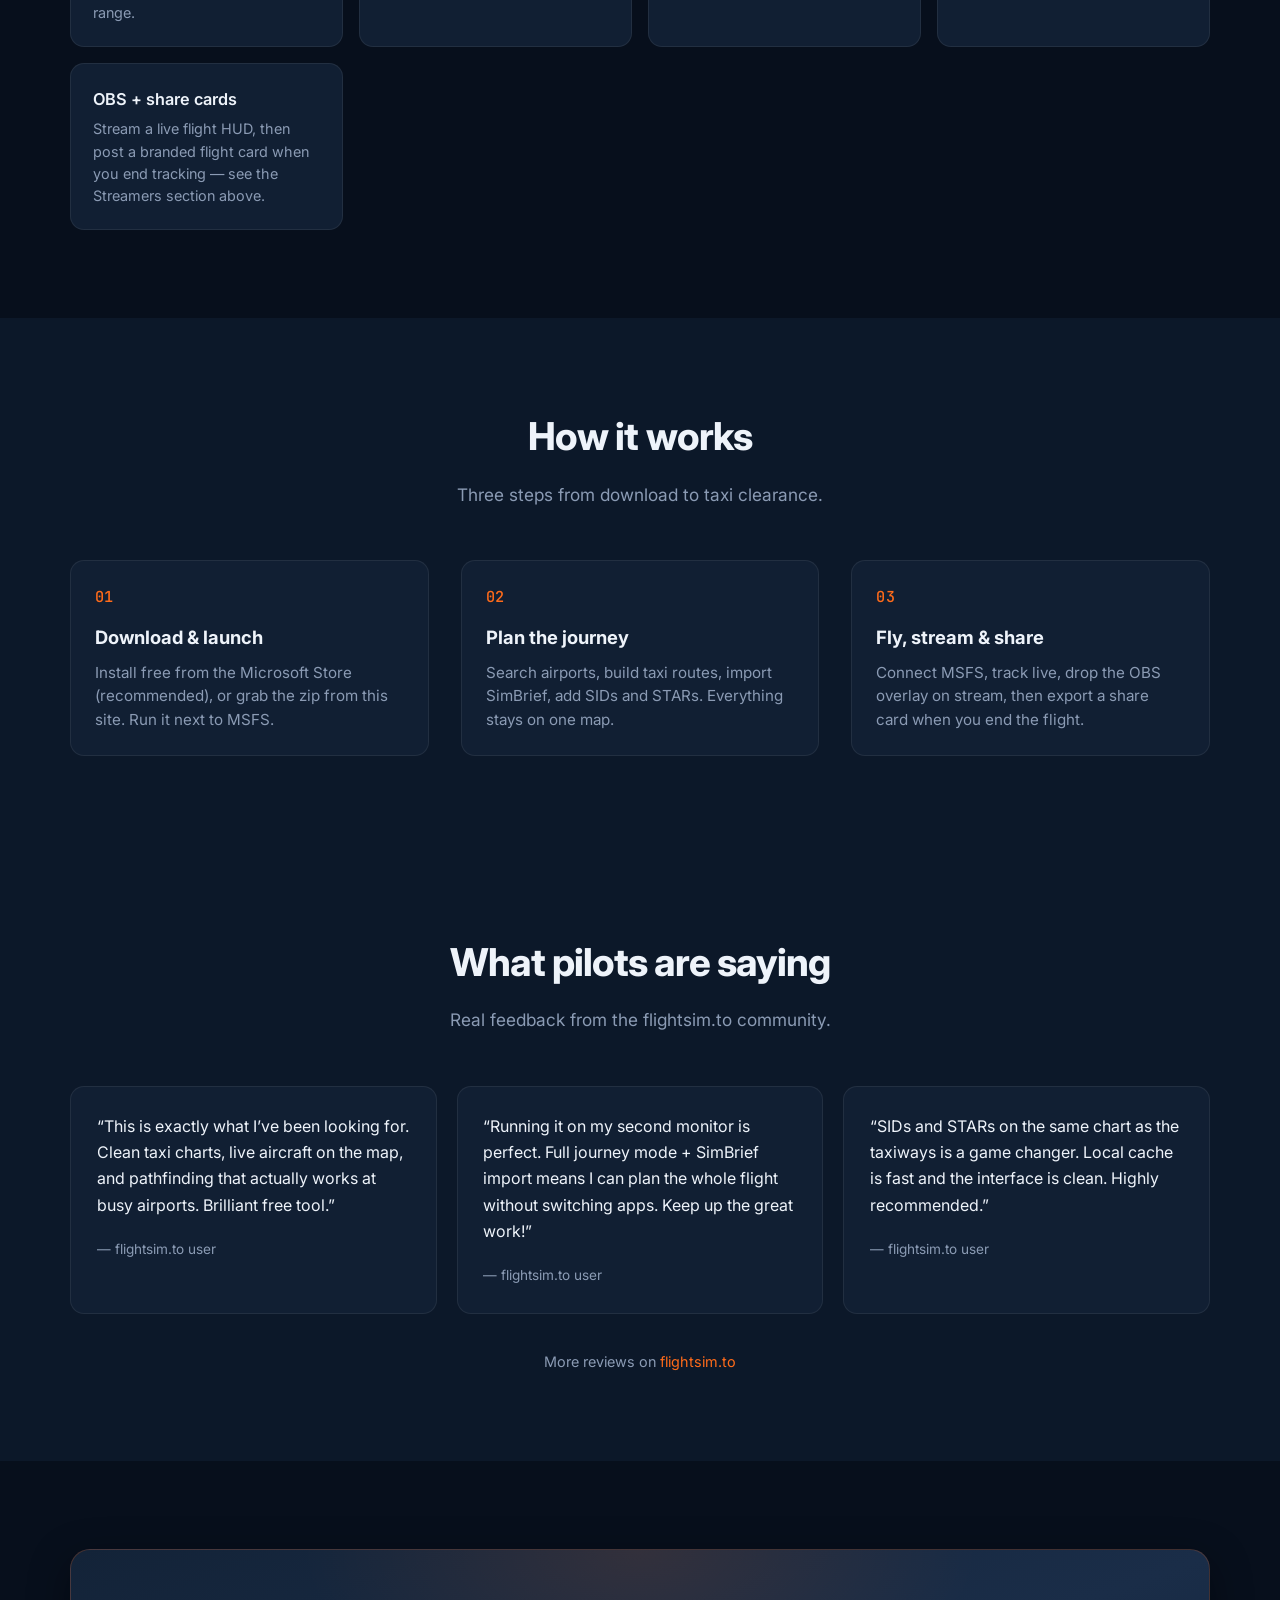
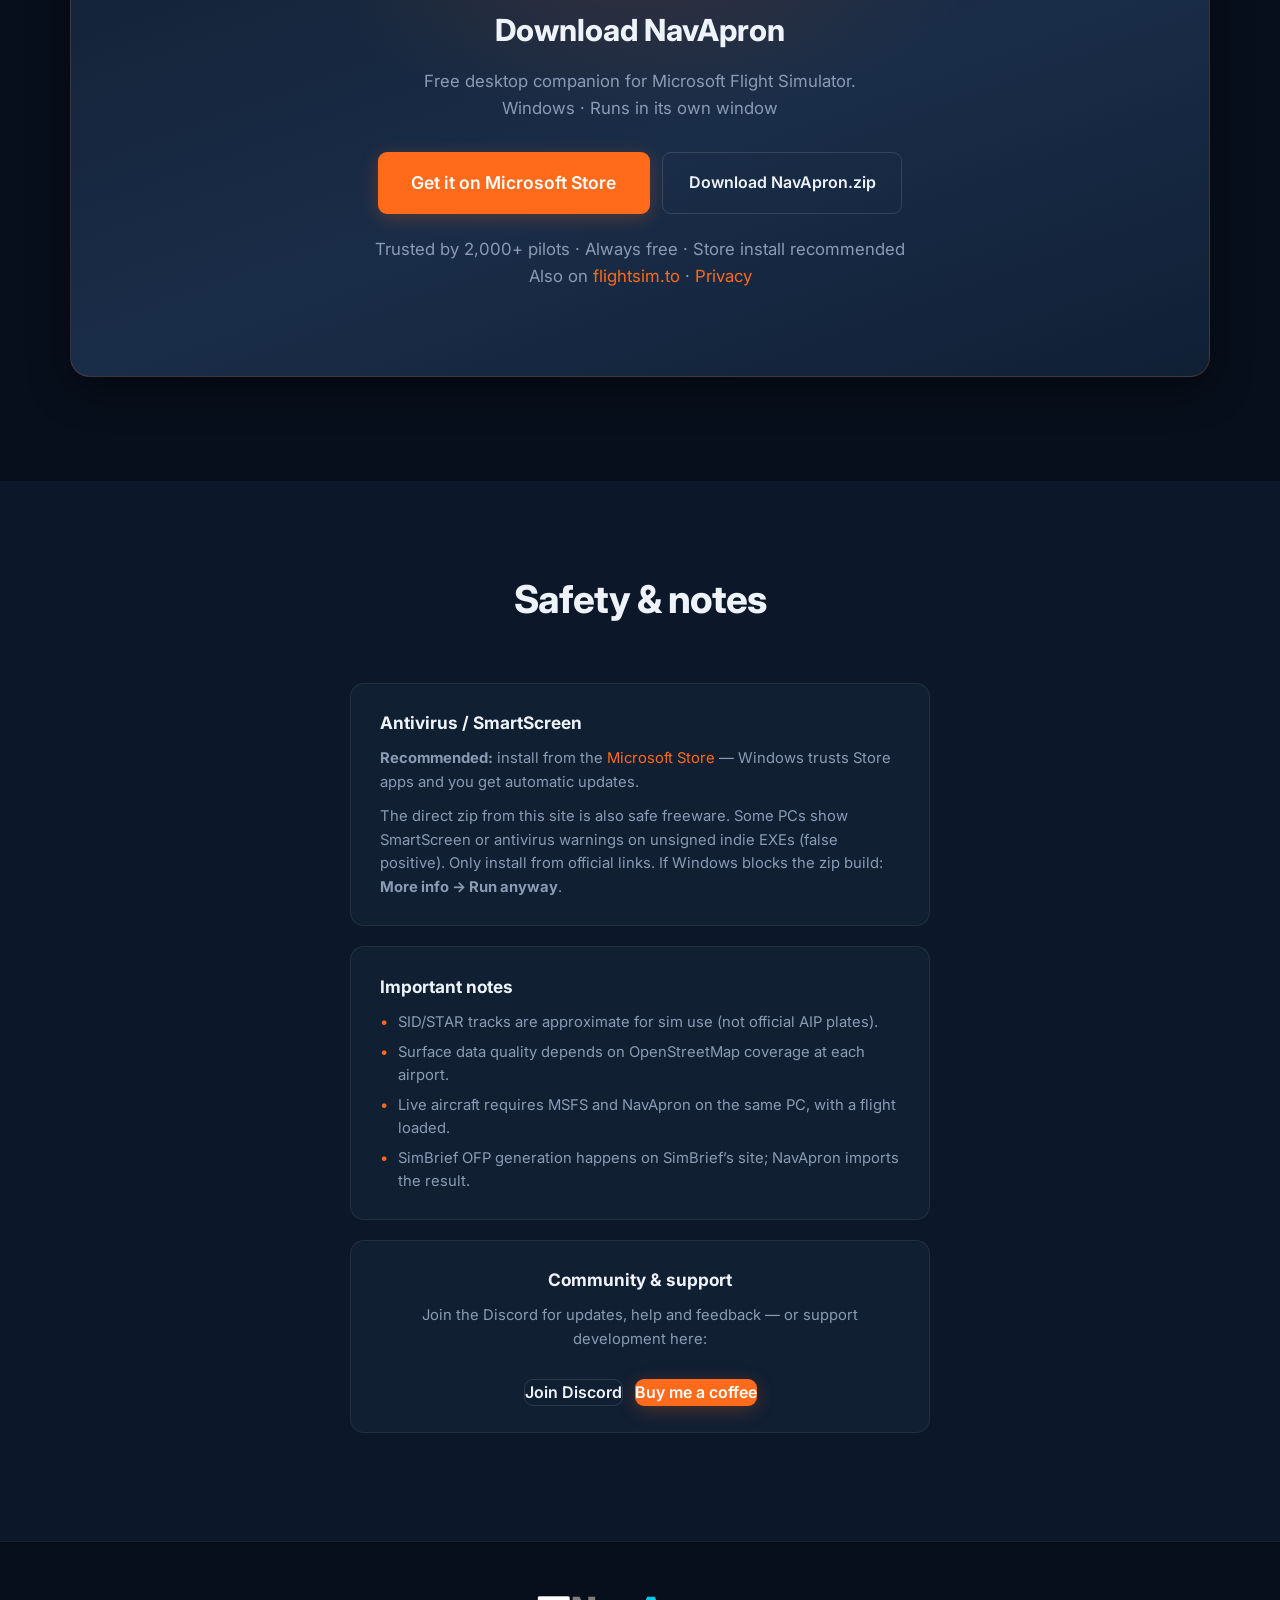
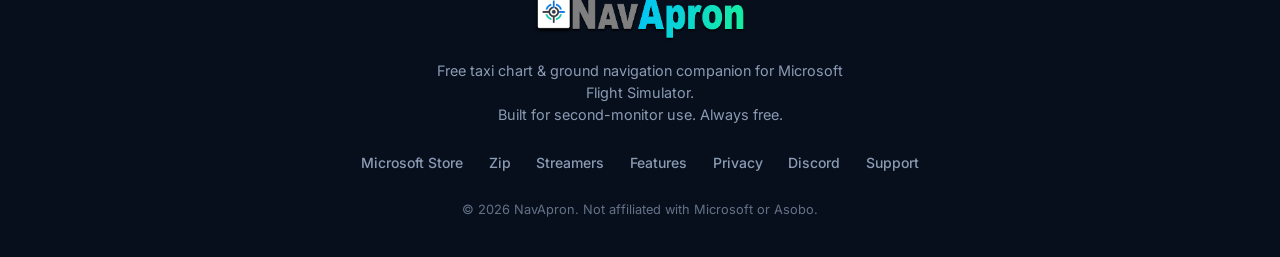
==== commit 1bcb77a6: "Highlight ChartFox charts, 4000+ pilots, and EGLL Charts screenshot." ====
--- a/index.html
+++ b/index.html
@@ -4,7 +4,7 @@
   <meta charset="UTF-8">
   <meta name="viewport" content="width=device-width, initial-scale=1.0">
   <title>NavApron — Free Taxi Charts & Ground Navigation for MSFS</title>
-  <meta name="description" content="NavApron is a free desktop companion for Microsoft Flight Simulator. Gate-to-gate taxi charts, SimBrief import, SIDs/STARs, live aircraft, airline logbook, OBS stream overlay and shareable flight cards — all on one second-monitor map.">
+  <meta name="description" content="NavApron is a free desktop companion for Microsoft Flight Simulator. Gate-to-gate taxi charts, ChartFox Europe SID/STAR PDFs, SimBrief import, live aircraft, logbook, OBS overlay and share cards — all on one second-monitor map.">
   <meta name="theme-color" content="#0a1628">
   <link rel="icon" type="image/png" href="logo.png">
   <link rel="apple-touch-icon" href="logo.png">
@@ -44,9 +44,9 @@
         <div class="hero-badge">Free · Windows · Microsoft Store · MSFS 2020 &amp; 2024</div>
         <h1>Gate to gate.<br><span class="hero-accent">One map.</span><br>Your whole flight.</h1>
         <p class="hero-lead">
-          Taxi charts, SIDs &amp; STARs, SimBrief routes, live aircraft, airline logbook,
-          OBS stream overlay and shareable flight cards — all on a second-monitor map
-          from pushback to parking.
+          Taxi charts, ChartFox Europe SID/STAR PDFs, SimBrief routes, live aircraft,
+          logbook, OBS stream overlay and shareable flight cards — all on a second-monitor
+          map from pushback to parking.
         </p>
         <div class="hero-actions">
           <a
@@ -62,13 +62,13 @@
           </a>
         </div>
         <div class="hero-stats">
-          <span>3,000+ pilots</span>
+          <span>4,000+ pilots</span>
           <span class="dot">·</span>
           <span>100% free</span>
           <span class="dot">·</span>
           <span>Microsoft Store</span>
           <span class="dot">·</span>
-          <span>Share cards</span>
+          <span>ChartFox charts</span>
         </div>
       </div>
     </section>
@@ -269,7 +269,7 @@
       <div class="container">
         <div class="section-header">
           <h2>See it in action</h2>
-          <p>Pilot Career, VATSIM ATC radar, sim AI traffic, weather, and full journey planning — plus tools built for streamers.</p>
+          <p>ChartFox SID/STAR PDFs, Pilot Career, VATSIM ATC, sim traffic, weather, and full journey planning — plus tools built for streamers.</p>
         </div>
 
         <!--
@@ -293,6 +293,14 @@
 
         <div class="screenshots-grid">
           <figure class="screenshot-card">
+            <img
+              src="screenshot-charts-egll.png?v=1"
+              alt="NavApron Charts panel with ChartFox SID/STAR list and DET2D PDF at London Heathrow EGLL"
+              loading="lazy"
+            >
+            <figcaption>Charts — ChartFox Europe SID/STAR PDFs in-panel (EGLL DET2D), with draw notes and a resizable viewer</figcaption>
+          </figure>
+          <figure class="screenshot-card">
             <img src="screenshot-career-dashboard.png?v=1" alt="NavApron home dashboard with Pilot Career cash, hours and station" loading="lazy">
             <figcaption>Pilot Career — cash, hours and jobs on the same home as planning</figcaption>
           </figure>
@@ -318,7 +326,7 @@
           </figure>
           <figure class="screenshot-card">
             <img src="screenshot-airline.png" alt="NavApron full journey with airline panel and career stats at EGNT" loading="lazy">
-            <figcaption>Full journey + Airline panel — logbook and career stats</figcaption>
+            <figcaption>Full journey + Logbook — flights, career missions and stats</figcaption>
           </figure>
           <figure class="screenshot-card">
             <img src="screenshot-live.png" alt="NavApron live aircraft tracking enroute" loading="lazy">
@@ -512,28 +520,28 @@
           </div>
         </div>
 
-        <!-- Procedures & SimBrief -->
+        <!-- Procedures, charts & SimBrief -->
         <div class="feature-group">
           <div class="feature-group-header">
             <span class="feature-group-icon">📡</span>
-            <h3>SIDs, STARs &amp; SimBrief</h3>
+            <h3>SIDs, STARs, ChartFox &amp; SimBrief</h3>
           </div>
           <div class="features-grid">
             <article class="feature-card">
-              <h4>SIDs &amp; STARs on the same chart</h4>
-              <p>Departure and arrival procedures drawn with the taxiways. One map from runway to runway.</p>
+              <h4>ChartFox Europe charts</h4>
+              <p>Link your free ChartFox account once, then open official SID, STAR, approach and airport PDFs in the Charts panel — right beside the map.</p>
+            </article>
+            <article class="feature-card">
+              <h4>Draw on the chart</h4>
+              <p>Quick taxi notes on the open PDF: scribble hold shorts, exits or stand reminders, then clear when you are done.</p>
+            </article>
+            <article class="feature-card">
+              <h4>SIDs &amp; STARs on the map</h4>
+              <p>NavApron procedure tracks drawn with the taxiways. One map from runway to runway, plus FAA PDFs for US airports.</p>
             </article>
             <article class="feature-card">
               <h4>SimBrief OFP import</h4>
-              <p>Pull your latest operational flight plan and draw the whole route, with cruise, fuel and payload visible.</p>
-            </article>
-            <article class="feature-card">
-              <h4>SimBrief Dispatch</h4>
-              <p>Open Dispatch with departure, destination and aircraft already filled in. One less step.</p>
-            </article>
-            <article class="feature-card">
-              <h4>Built-in enroute planner</h4>
-              <p>DCT and fixes via OurAirports navaids when you want to plan without leaving the app.</p>
+              <p>Generate or import your OFP, draw the whole route, and keep cruise, fuel and payload visible.</p>
             </article>
           </div>
         </div>
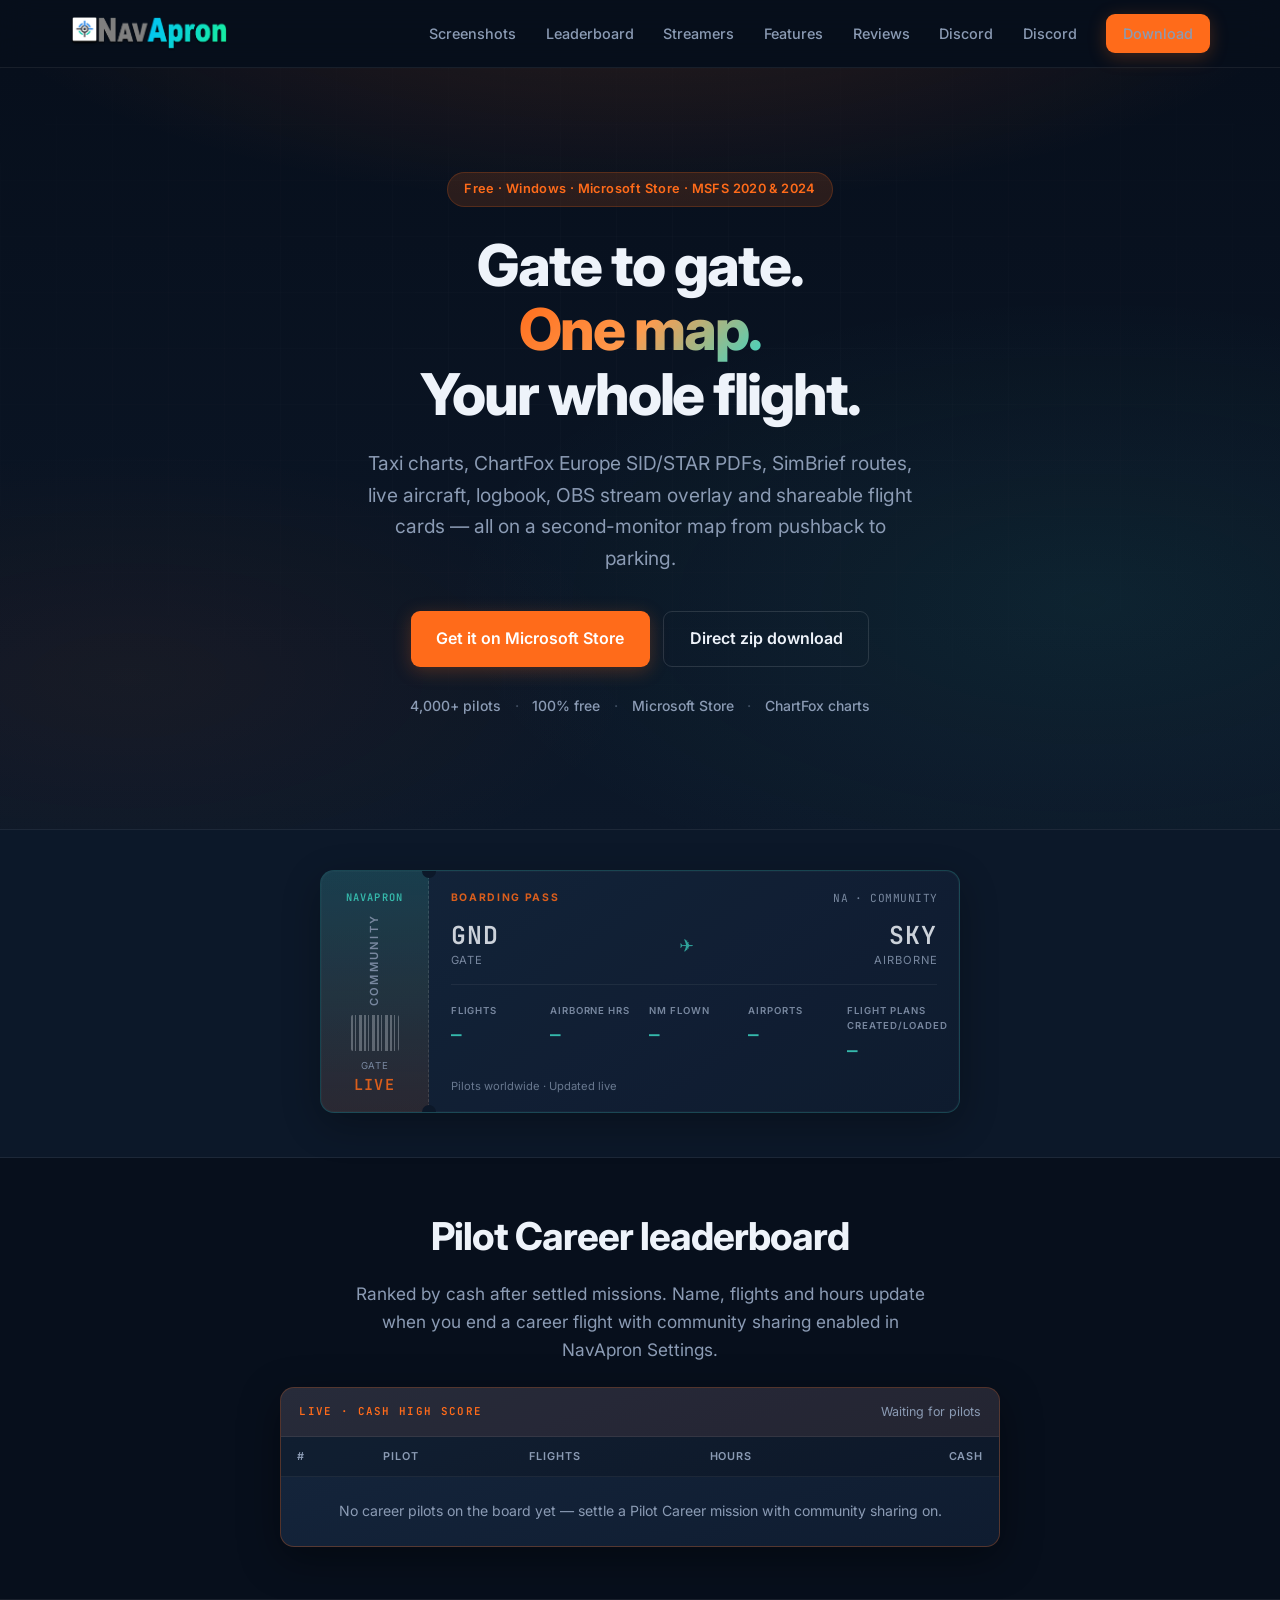
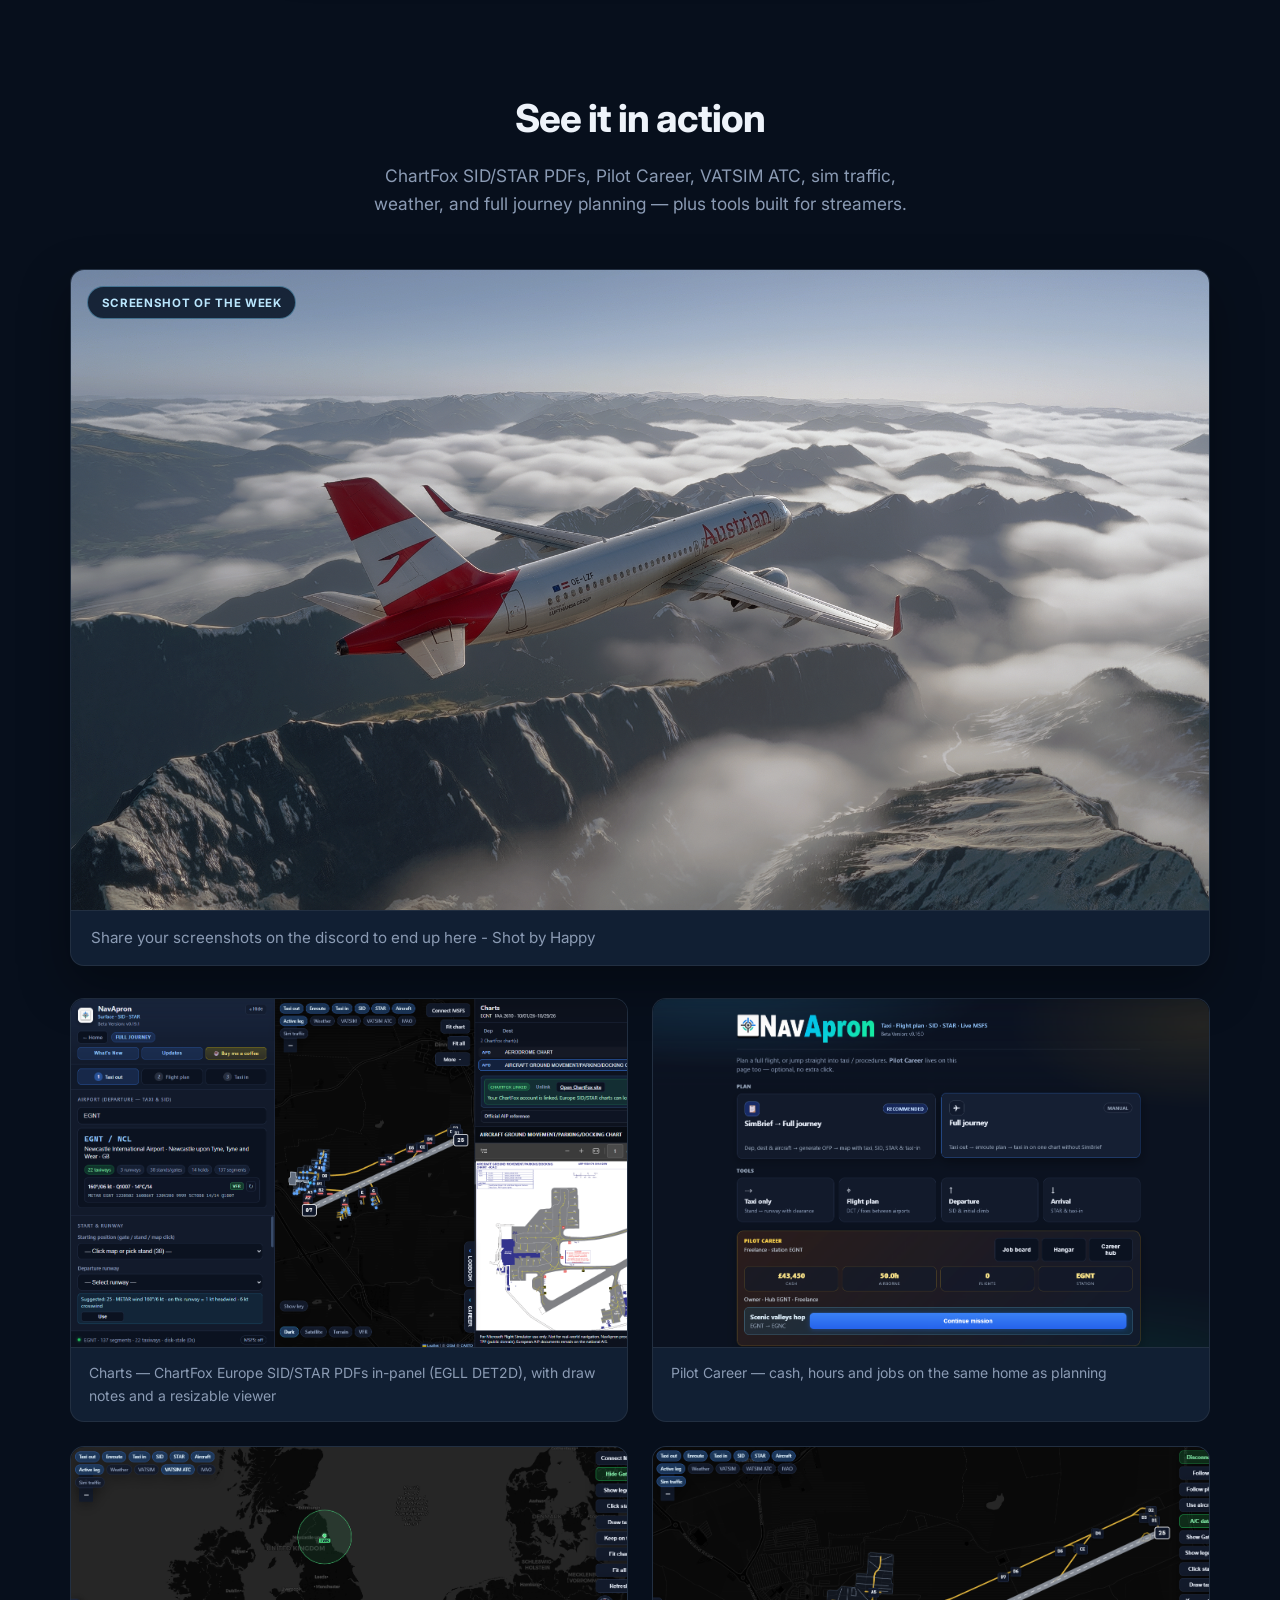
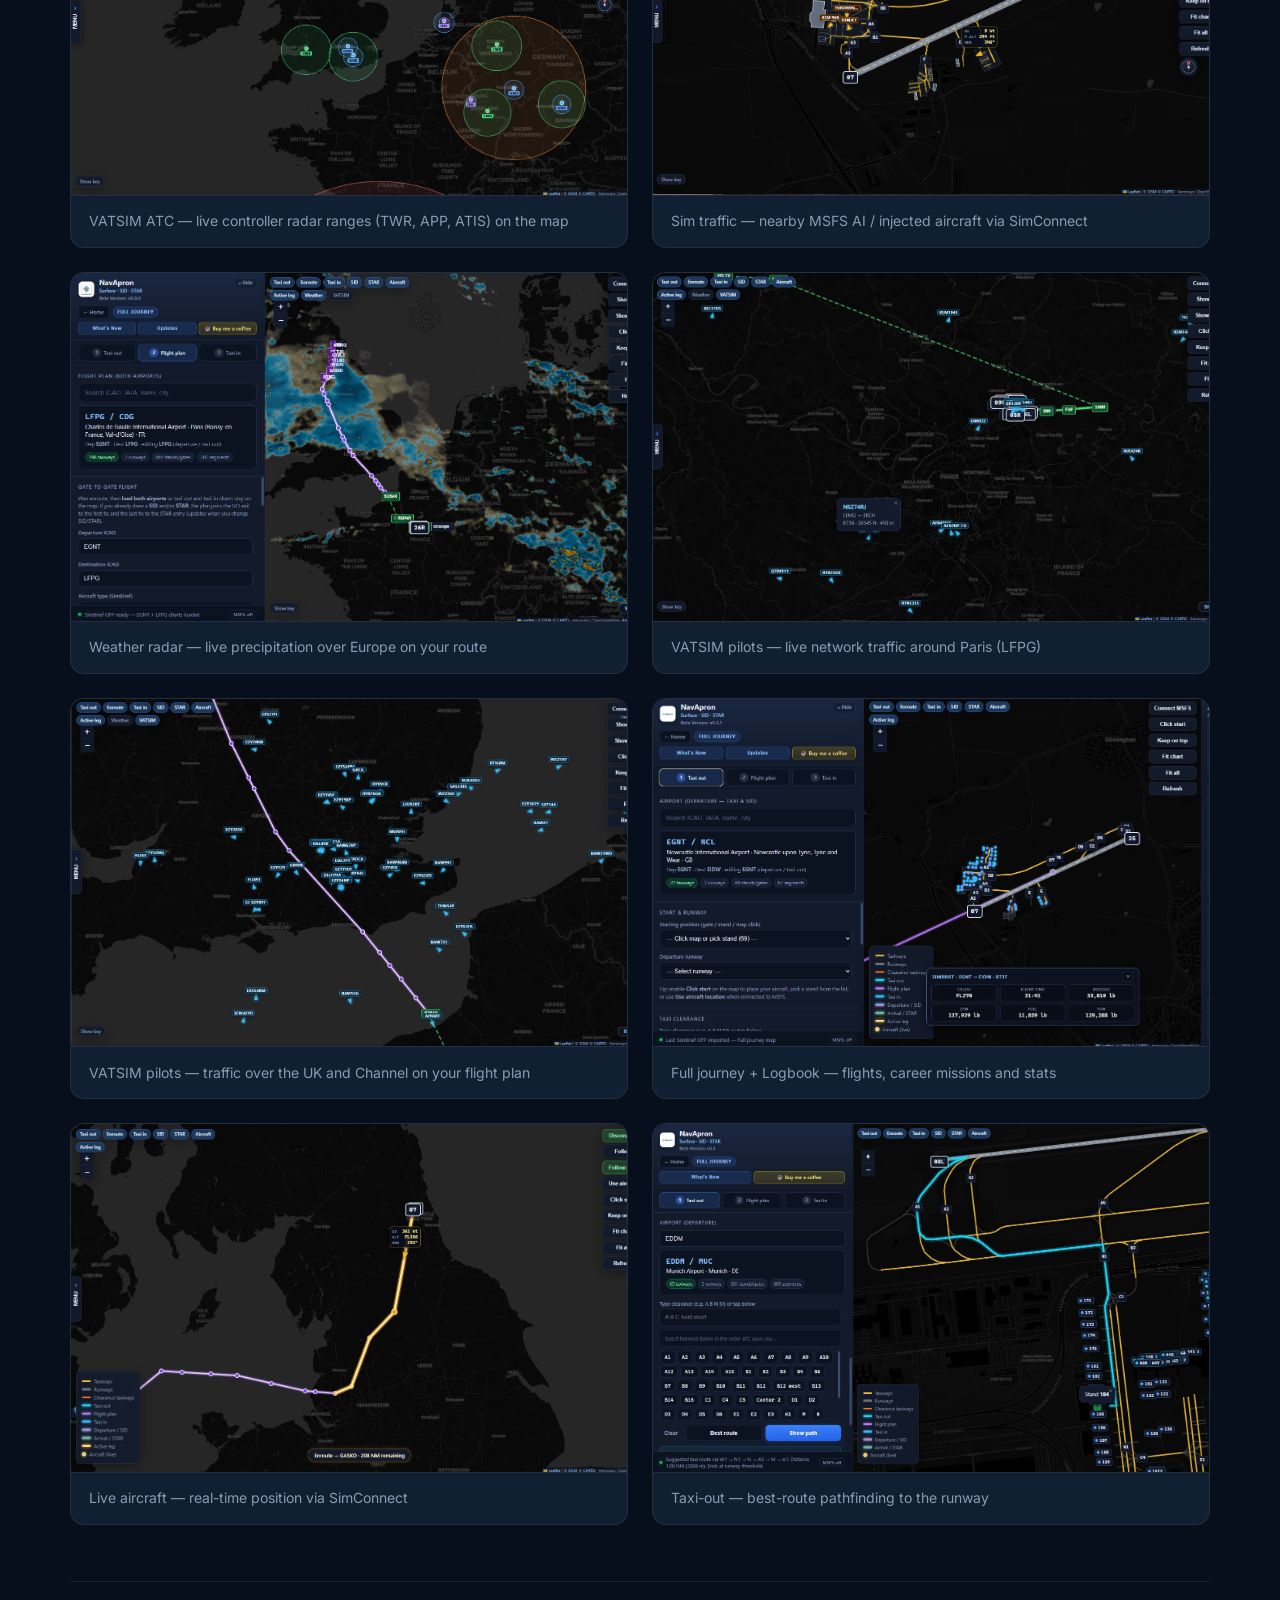
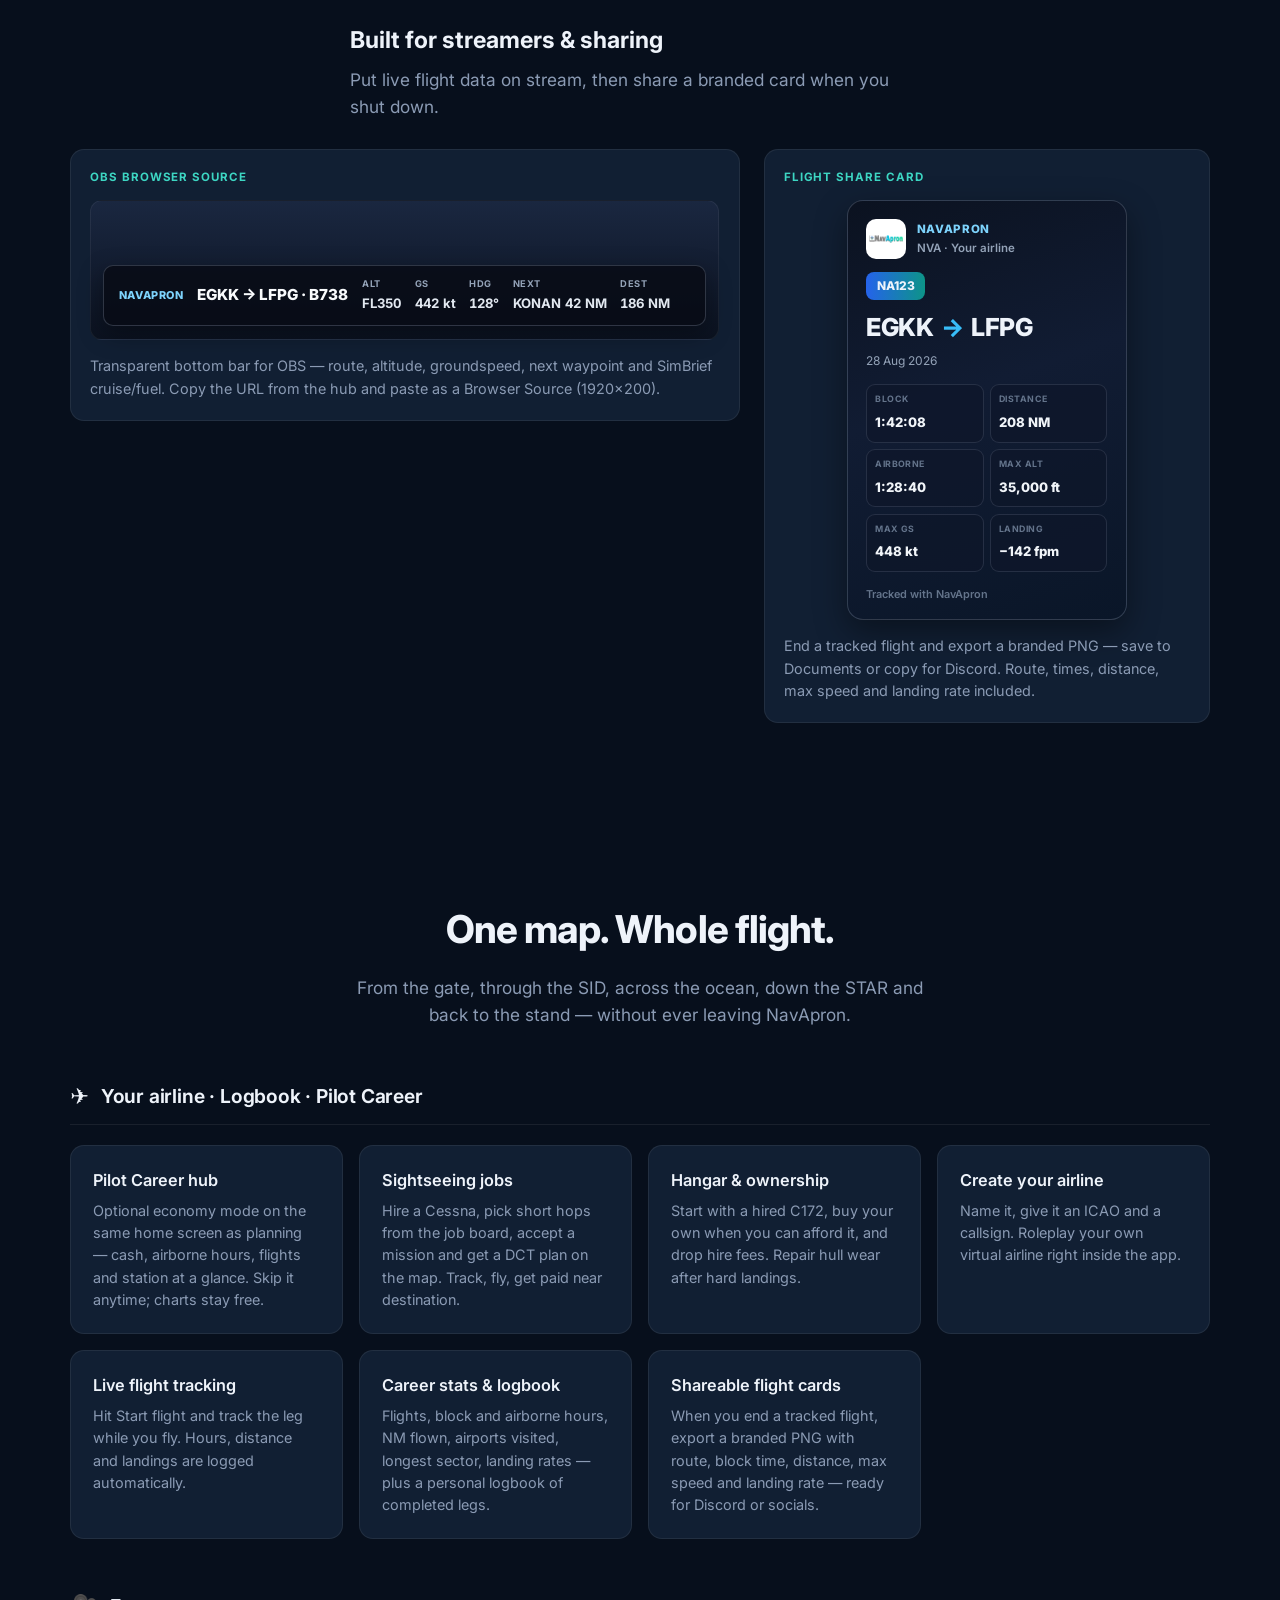
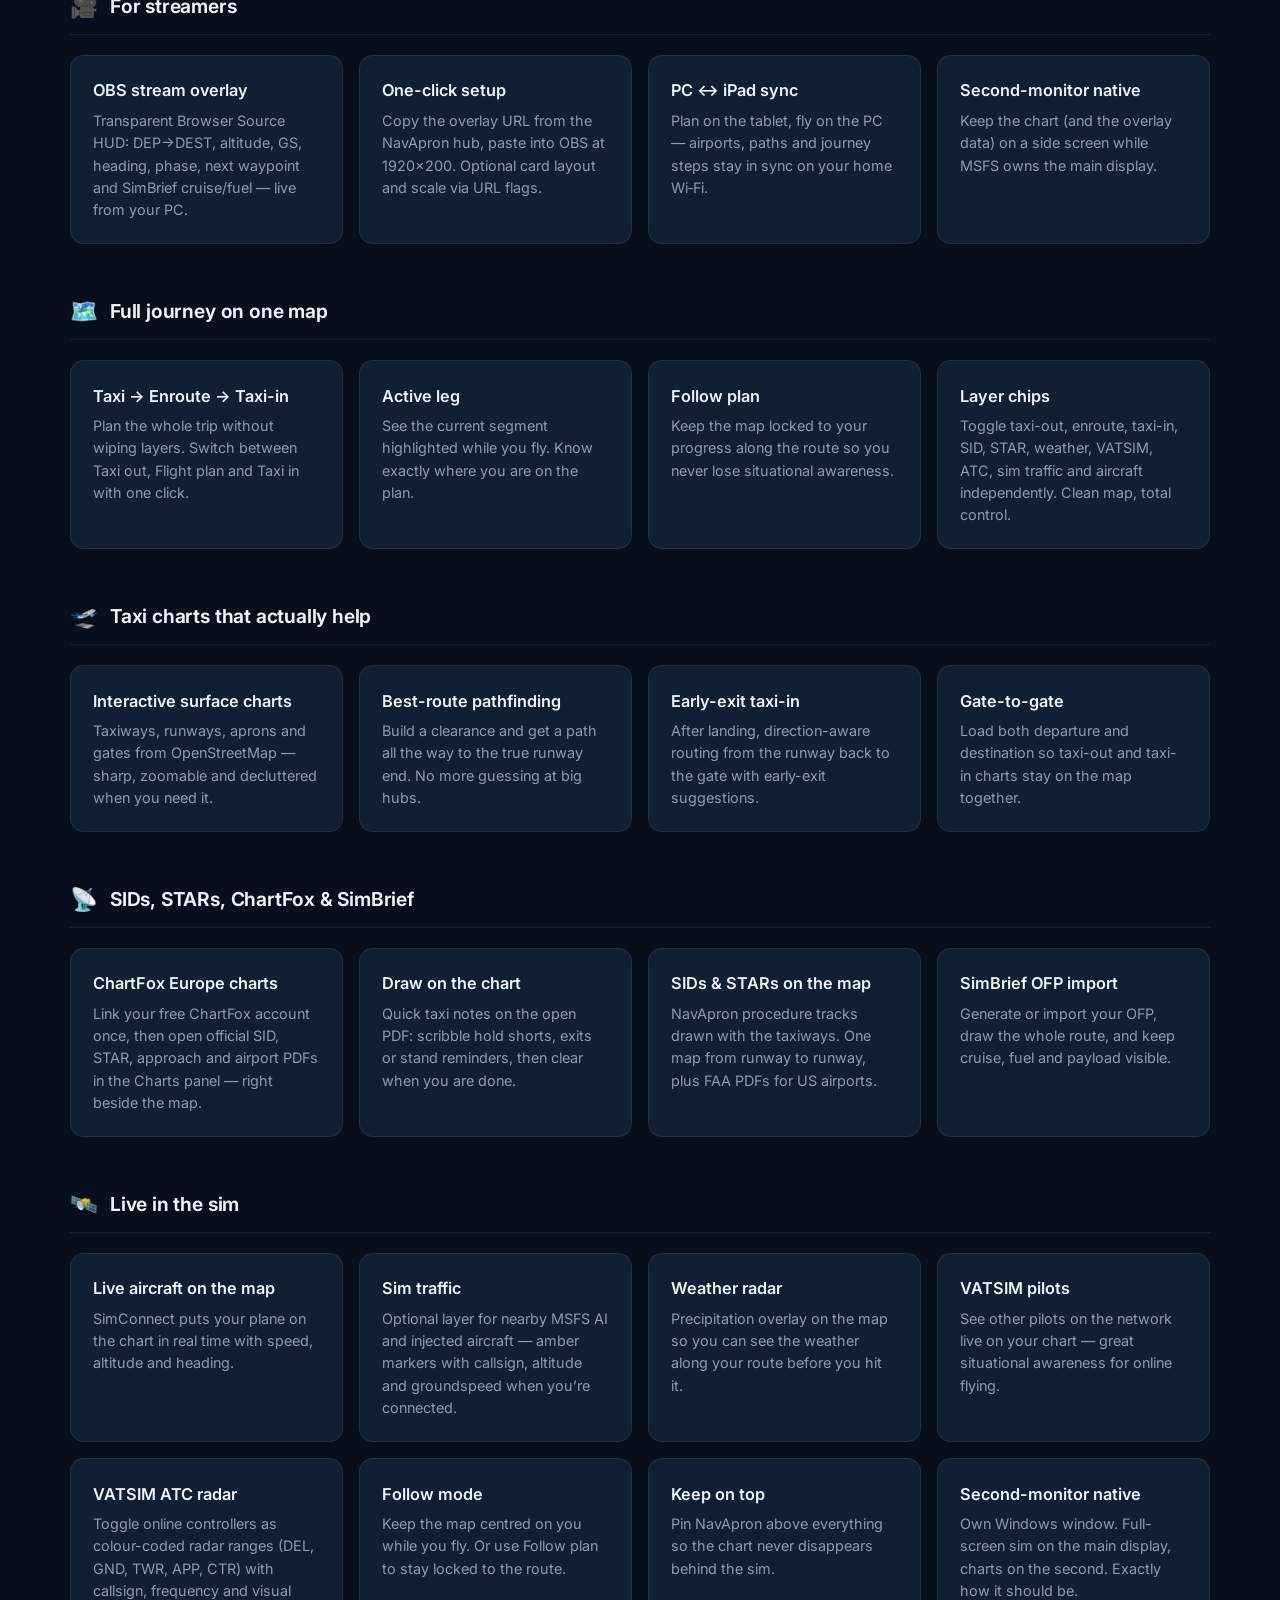
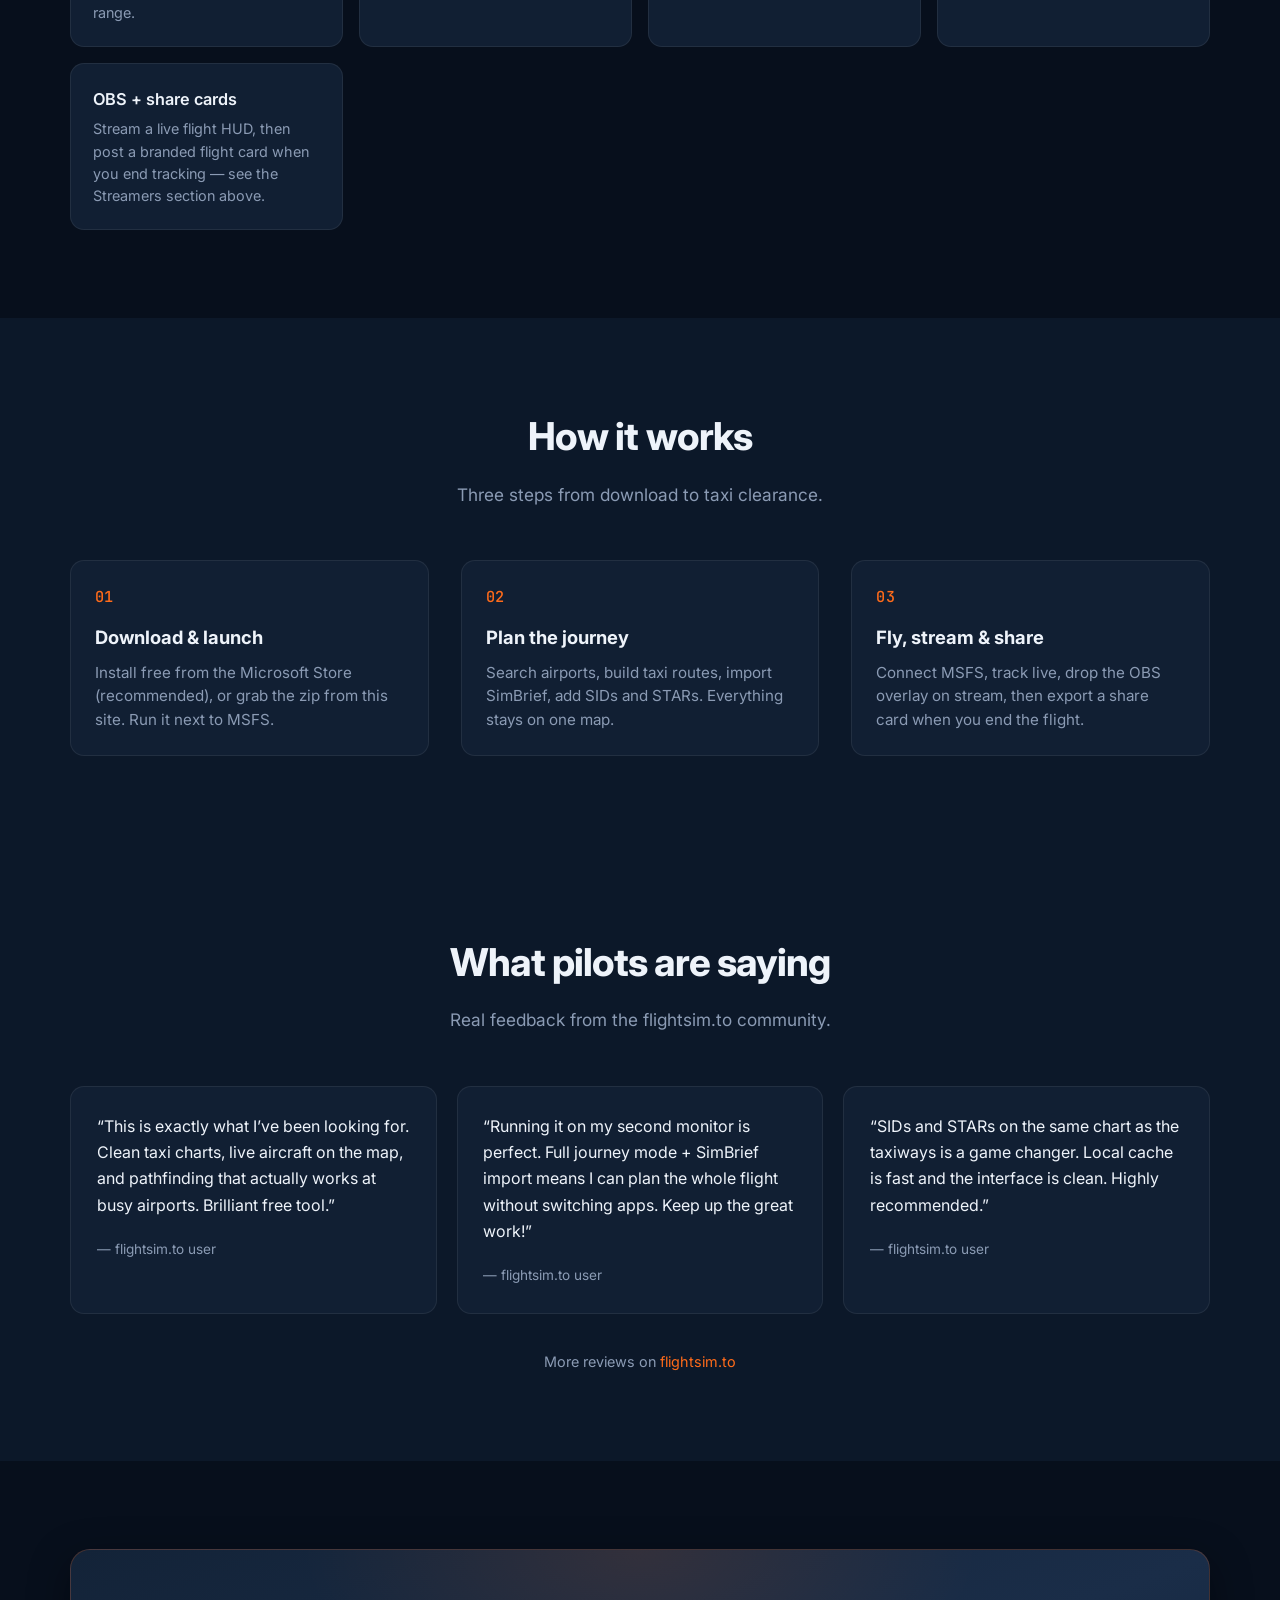
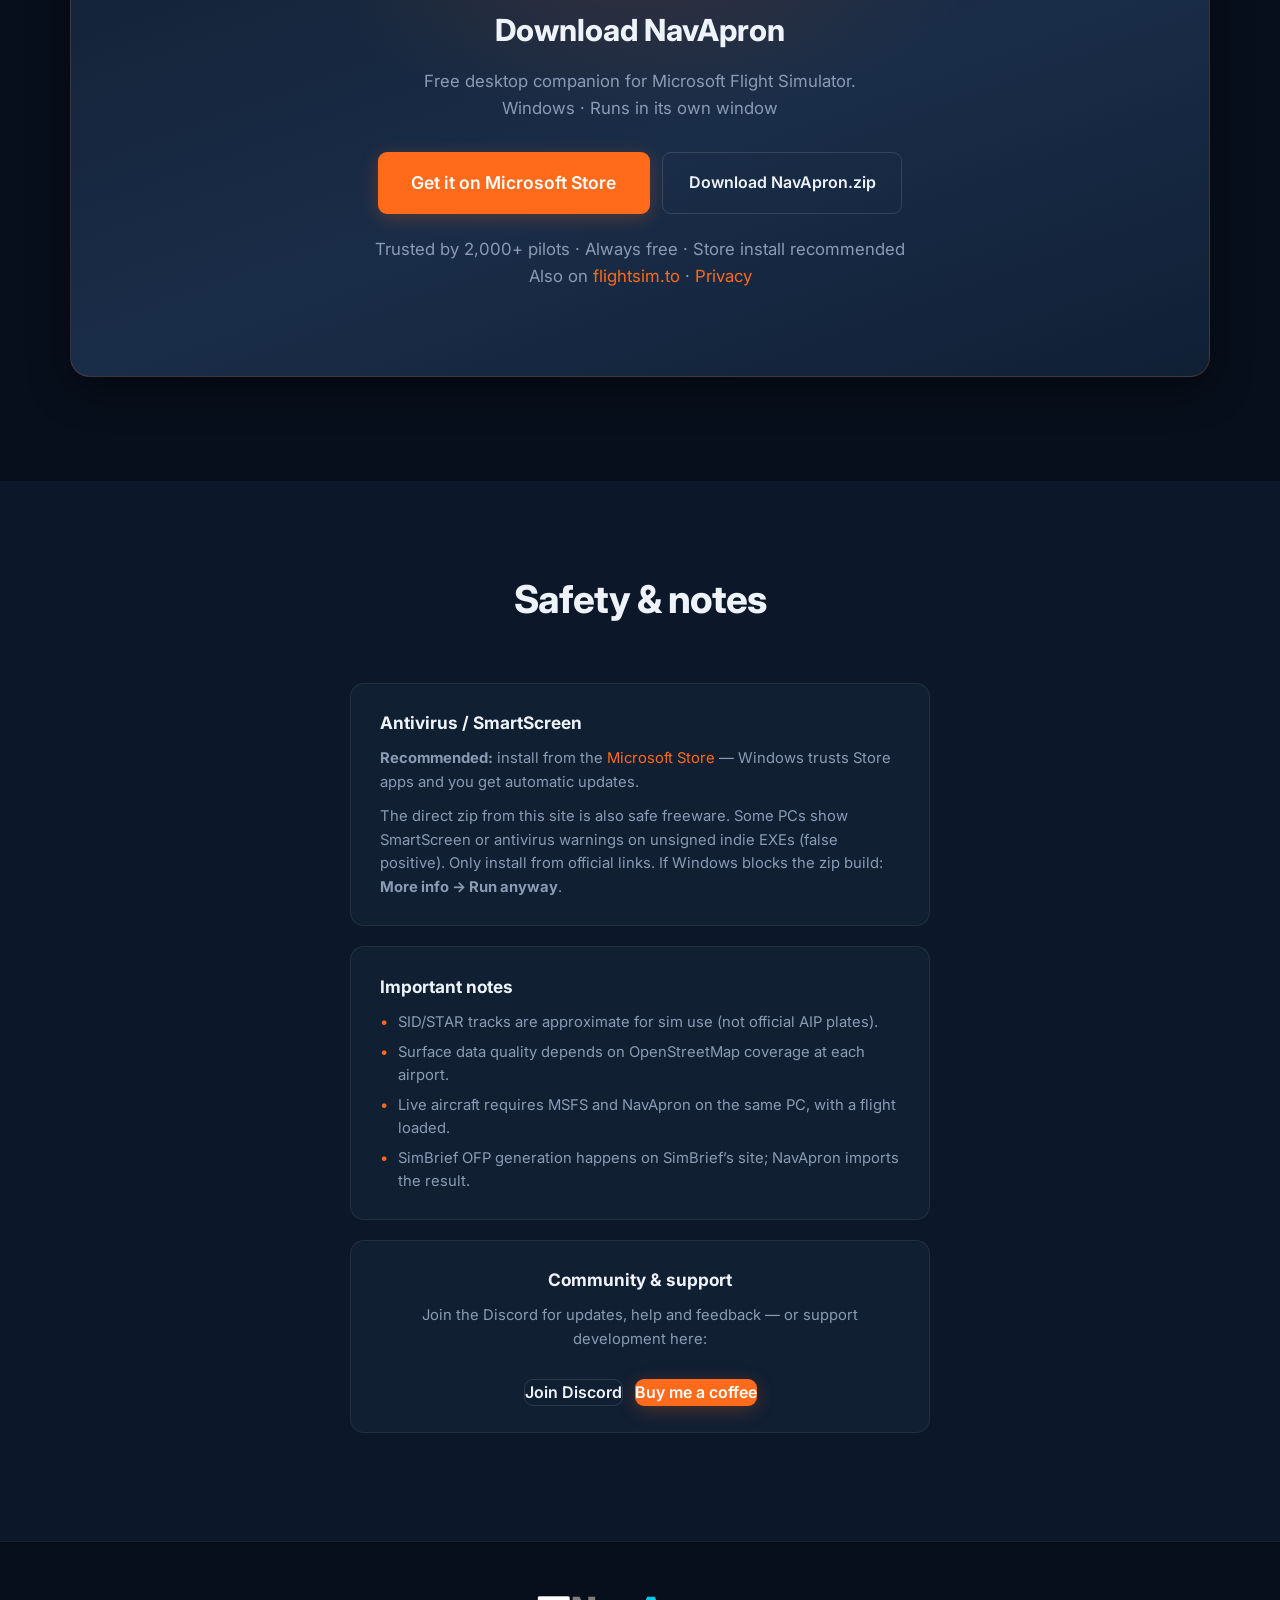
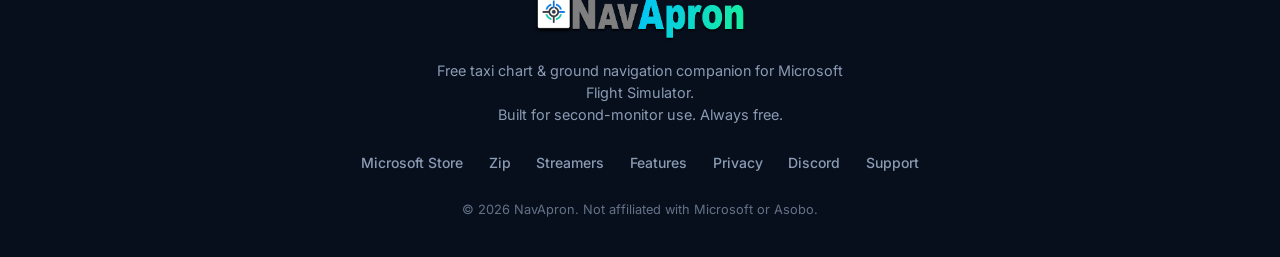
==== commit 833f71ad: "web" ====
--- a/index.html
+++ b/index.html
@@ -281,7 +281,7 @@
         <figure class="screenshot-week" id="screenshot-of-the-week">
           <div class="screenshot-week-badge">Screenshot of the week</div>
           <img
-            src="screenshot-of-the-week.png?v=4"
+            src="screenshot-of-the-week.png?v=5"
             alt="NavApron screenshot of the week"
             width="1600"
             height="1000"
